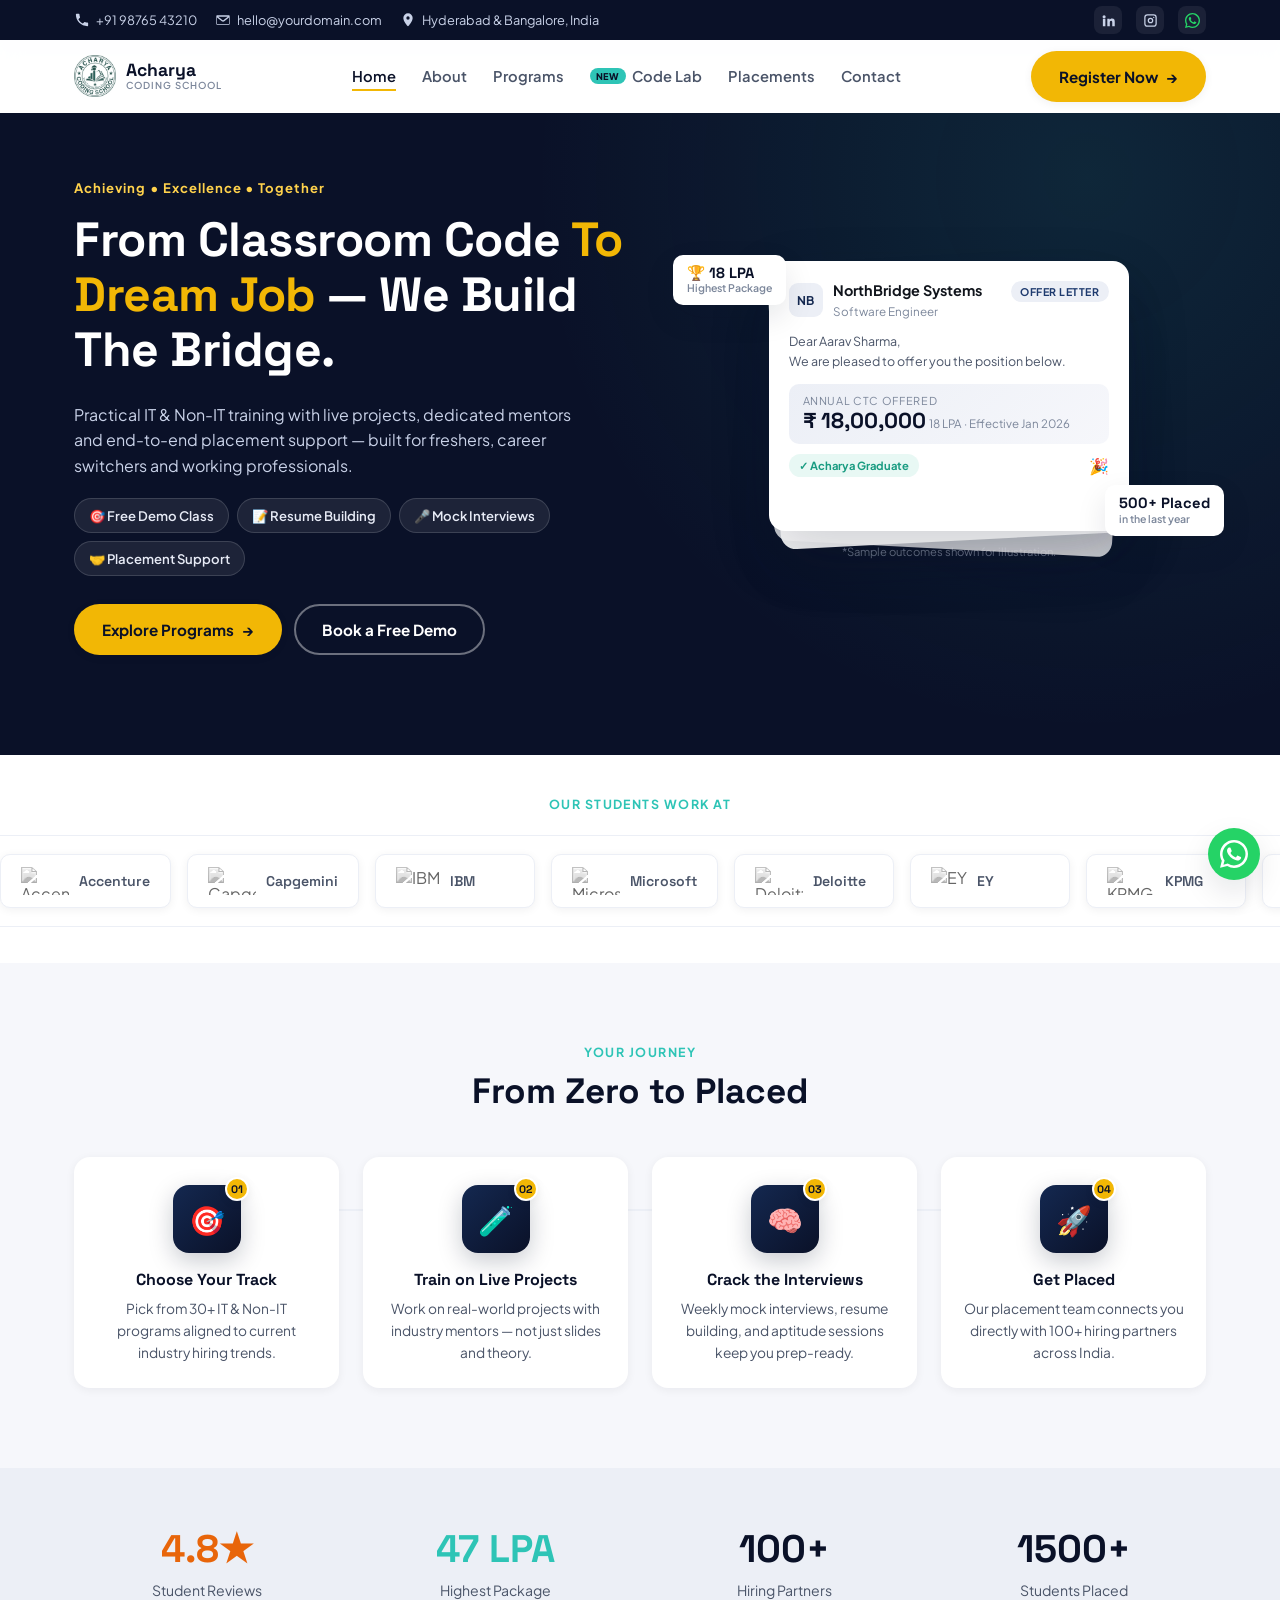
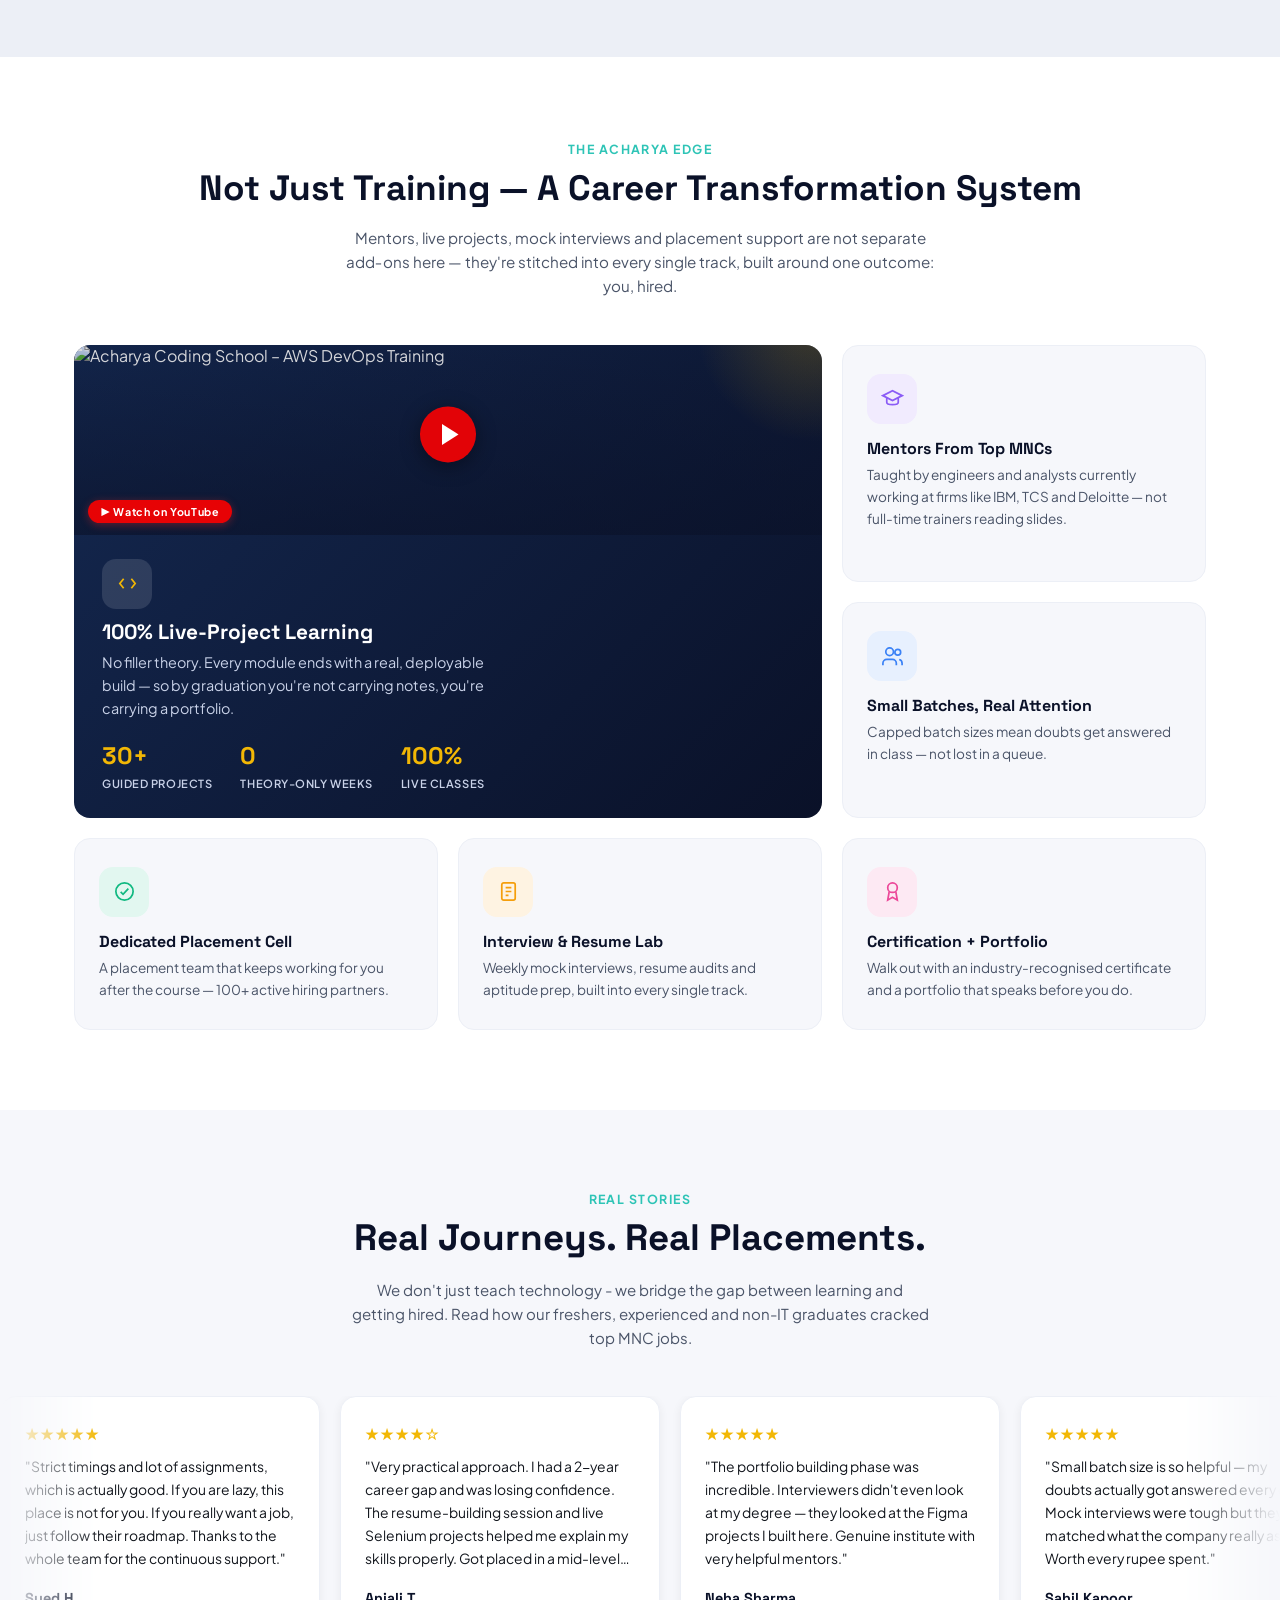
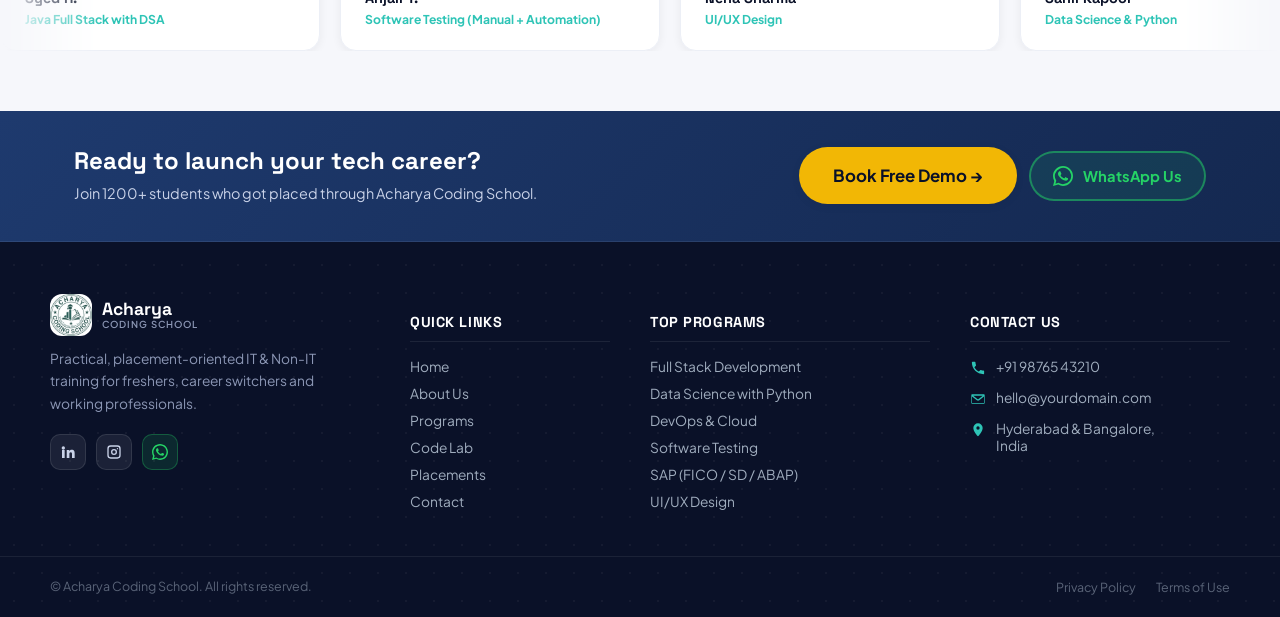
==== index.html @ d709756e "Initial commit" ====
<!DOCTYPE html>
<html lang="en">
<head>
<meta charset="UTF-8">
<meta name="viewport" content="width=device-width, initial-scale=1.0">
<title>Acharya Coding School | Build Your Tech Career</title>
<meta name="description" content="Industry-aligned IT &amp; Non-IT training with real-time projects, expert mentors and hands-on placement support.">
<link rel="preconnect" href="https://fonts.googleapis.com">
<link rel="preconnect" href="https://fonts.gstatic.com" crossorigin>
<link href="https://fonts.googleapis.com/css2?family=Space+Grotesk:wght@500;600;700&family=Plus+Jakarta+Sans:wght@400;500;600;700;800&display=swap" rel="stylesheet">
<link rel="stylesheet" href="style.css">
</head>
<body>

<!--
  NOTE TO DEVELOPER (read before deploying):
  This is an ORIGINAL template built to match the LAYOUT, SECTION FLOW and
  INTERACTIONS of an IT-training/placement landing page. All copy, names,
  company names, numbers and testimonials below are placeholder/fictional
  examples — swap them for your own real, rights-cleared content (logos,
  verified testimonials with consent, your actual contact details, etc.)
  before publishing.
-->

<!-- ===== Top utility bar ===== -->
<div class="topbar">
  <div class="container topbar__inner">
    <div class="topbar__contact">
      <a href="tel:+919876543210"><svg class="icon" viewBox="0 0 24 24"><path d="M6.6 10.8c1.4 2.8 3.8 5.1 6.6 6.6l2.2-2.2c.3-.3.7-.4 1-.2 1.2.5 2.5.8 3.8.8.6 0 1 .4 1 1v3.4c0 .6-.4 1-1 1C10.6 21.2 2.8 13.4 2.8 3.8c0-.6.4-1 1-1H7.2c.6 0 1 .4 1 1 0 1.3.3 2.6.8 3.8.2.3.1.7-.2 1l-2.2 2.2z"/></svg><span>+91 98765 43210</span></a>
      <a href="mailto:hello@yourdomain.com" class="hide-sm"><svg class="icon" viewBox="0 0 24 24"><path d="M3 5h18a1 1 0 0 1 1 1v12a1 1 0 0 1-1 1H3a1 1 0 0 1-1-1V6a1 1 0 0 1 1-1zm1.8 2 6.7 5.2a1 1 0 0 0 1 0L19.2 7H4.8zM21 8.4l-7.1 5.5a3 3 0 0 1-3.6 0L3 8.4V18h18V8.4z"/></svg><span>hello@yourdomain.com</span></a>
      <span class="hide-sm"><svg class="icon" viewBox="0 0 24 24"><path d="M12 2a7 7 0 0 0-7 7c0 5.3 6.1 11.7 6.4 12a1 1 0 0 0 1.2 0c.3-.3 6.4-6.7 6.4-12a7 7 0 0 0-7-7zm0 9.5A2.5 2.5 0 1 1 12 6.5a2.5 2.5 0 0 1 0 5z"/></svg>Hyderabad &amp; Bangalore, India</span>
    </div>
    <div class="topbar__social">
      <a href="https://www.linkedin.com/company/acharya-coding-school/" aria-label="LinkedIn"><svg class="icon" viewBox="0 0 24 24"><path d="M4.98 3.5a2.5 2.5 0 1 1 0 5 2.5 2.5 0 0 1 0-5zM3 9h4v12H3V9zm7 0h3.8v1.7h.1c.5-1 1.8-2 3.7-2 4 0 4.4 2.6 4.4 6V21h-4v-5.6c0-1.3 0-3-1.8-3s-2.1 1.4-2.1 2.9V21h-4V9z"/></svg></a>
      <a href="https://www.instagram.com/acharyacodingschool/" aria-label="Instagram"><svg class="icon" viewBox="0 0 24 24"><path d="M7 2h10a5 5 0 0 1 5 5v10a5 5 0 0 1-5 5H7a5 5 0 0 1-5-5V7a5 5 0 0 1 5-5zm0 2a3 3 0 0 0-3 3v10a3 3 0 0 0 3 3h10a3 3 0 0 0 3-3V7a3 3 0 0 0-3-3H7zm5 3.5a4.5 4.5 0 1 1 0 9 4.5 4.5 0 0 1 0-9zm0 2a2.5 2.5 0 1 0 0 5 2.5 2.5 0 0 0 0-5zm5.2-3.5a1 1 0 1 1 0 2 1 1 0 0 1 0-2z"/></svg></a>
      <a href="https://wa.me/919133734688" target="_blank" rel="noopener" aria-label="WhatsApp" class="topbar__social-wa">
        <svg class="icon icon--wa" viewBox="0 0 24 24" fill="none"><path fill="#25D366" d="M17.472 14.382c-.297-.149-1.758-.867-2.03-.967-.273-.099-.471-.148-.67.15-.197.297-.767.966-.94 1.164-.173.199-.347.223-.644.075-.297-.15-1.255-.463-2.39-1.475-.883-.788-1.48-1.761-1.653-2.059-.173-.297-.018-.458.13-.606.134-.133.298-.347.446-.52.149-.174.198-.298.298-.497.099-.198.05-.371-.025-.52-.075-.149-.669-1.612-.916-2.207-.242-.579-.487-.5-.669-.51-.173-.008-.371-.01-.57-.01-.198 0-.52.074-.792.372-.272.297-1.04 1.016-1.04 2.479 0 1.462 1.065 2.875 1.213 3.074.149.198 2.096 3.2 5.077 4.487.709.306 1.262.489 1.694.625.712.227 1.36.195 1.871.118.571-.085 1.758-.719 2.006-1.413.248-.694.248-1.289.173-1.413-.074-.124-.272-.198-.57-.347z"/><path fill="#25D366" d="M12 0C5.373 0 0 5.373 0 12c0 2.136.564 4.14 1.543 5.877L.057 23.882l6.21-1.63A11.94 11.94 0 0 0 12 24c6.627 0 12-5.373 12-12S18.627 0 12 0zm0 21.818a9.818 9.818 0 0 1-5.006-1.37l-.36-.214-3.686.968.984-3.595-.235-.369A9.818 9.818 0 1 1 12 21.818z"/></svg>
      </a>
    </div>
  </div>
</div>

<!-- ===== Header / Nav ===== -->
<header class="site-header" id="siteHeader">
  <div class="container header__inner">
    <a href="#home" class="brand">
      <img src="acharya.jpeg" alt="Acharya Coding School logo" class="brand__mark">
      <span class="brand__name">Acharya<small>Coding School</small></span>
    </a>

    <nav class="nav" id="primaryNav">
      <a href="#home" class="nav__link active">Home</a>
      <a href="about.html" class="nav__link">About</a>
      <a href="program.html" class="nav__link">Programs</a>
      <a href="codelab.html" class="nav__link nav__link--lab">Code Lab</a>
      <a href="placement.html" class="nav__link">Placements</a>
      <a href="contact.html" class="nav__link">Contact</a>
    </nav>

    <div class="header__cta">
      <button class="btn btn--primary" data-open-modal>Register Now <span aria-hidden="true">→</span></button>
    </div>

    <button class="nav-toggle" id="navToggle" aria-label="Toggle menu" aria-expanded="false" aria-controls="primaryNav">
      <span></span><span></span><span></span>
    </button>
  </div>
  <div class="nav-backdrop" id="navBackdrop" data-close-nav></div>
</header>

<main id="home">

  <!-- ===== Hero ===== -->
  <section class="hero">
    <div class="container hero__inner">
      <div class="hero__copy">
        <p class="eyebrow">Achieving <span aria-hidden="true">•</span> Excellence <span aria-hidden="true">•</span> Together</p>
        <h1>From Classroom Code <span class="text-accent">To Dream Job</span> — We Build The Bridge.</h1>
        <p class="hero__sub">Practical IT &amp; Non-IT training with live projects, dedicated mentors and end-to-end placement support — built for freshers, career switchers and working professionals.</p>

        <ul class="badge-row">
          <li>🎯 Free Demo Class</li>
          <li>📝 Resume Building</li>
          <li>🎤 Mock Interviews</li>
          <li>🤝 Placement Support</li>
        </ul>

        <div class="hero__actions">
          <a href="#programs" class="btn btn--primary">Explore Programs <span aria-hidden="true">→</span></a>
          <button class="btn btn--ghost" data-open-modal>Book a Free Demo</button>
        </div>
      </div>

      <!-- Signature element: animated "offer letter" card stack -->
      <div class="hero__visual">
        <div class="card-stack" id="cardStack">

          <article class="offer-card" data-index="0">
            <div class="offer-card__top">
              <div class="offer-card__company">
                <span class="company-chip">NB</span>
                <div>
                  <strong>NorthBridge Systems</strong>
                  <small>Software Engineer</small>
                </div>
              </div>
              <span class="offer-card__tag">Offer Letter</span>
            </div>
            <p class="offer-card__greeting">Dear Aarav Sharma,<br>We are pleased to offer you the position below.</p>
            <div class="offer-card__ctc">
              <span>Annual CTC Offered</span>
              <strong>₹ 18,00,000</strong>
              <small>18 LPA · Effective Jan 2026</small>
            </div>
            <div class="offer-card__footer">
              <span class="grad-chip">✓ Acharya Graduate</span>
              <span>🎉</span>
            </div>
          </article>

          <article class="offer-card" data-index="1">
            <div class="offer-card__top">
              <div class="offer-card__company">
                <span class="company-chip">VC</span>
                <div>
                  <strong>Vertex Cloud</strong>
                  <small>Cloud Support Associate</small>
                </div>
              </div>
              <span class="offer-card__tag">Offer Letter</span>
            </div>
            <p class="offer-card__greeting">Dear Sneha Patil,<br>We are pleased to offer you the position below.</p>
            <div class="offer-card__ctc">
              <span>Annual CTC Offered</span>
              <strong>₹ 6,00,000</strong>
              <small>6 LPA · Effective Feb 2026</small>
            </div>
            <div class="offer-card__footer">
              <span class="grad-chip">✓ Acharya Graduate</span>
              <span>🎉</span>
            </div>
          </article>

          <article class="offer-card" data-index="2">
            <div class="offer-card__top">
              <div class="offer-card__company">
                <span class="company-chip">HA</span>
                <div>
                  <strong>Helios Analytics</strong>
                  <small>Data Analyst</small>
                </div>
              </div>
              <span class="offer-card__tag">Offer Letter</span>
            </div>
            <p class="offer-card__greeting">Dear Rohit Nair,<br>We are pleased to offer you the position below.</p>
            <div class="offer-card__ctc">
              <span>Annual CTC Offered</span>
              <strong>₹ 12,00,000</strong>
              <small>12 LPA · Effective Mar 2026</small>
            </div>
            <div class="offer-card__footer">
              <span class="grad-chip">✓ Acharya Graduate</span>
              <span>🎉</span>
            </div>
          </article>

          <article class="offer-card" data-index="3">
            <div class="offer-card__top">
              <div class="offer-card__company">
                <span class="company-chip">QL</span>
                <div>
                  <strong>Quanta Labs</strong>
                  <small>QA Automation Engineer</small>
                </div>
              </div>
              <span class="offer-card__tag">Offer Letter</span>
            </div>
            <p class="offer-card__greeting">Dear Divya Menon,<br>We are pleased to offer you the position below.</p>
            <div class="offer-card__ctc">
              <span>Annual CTC Offered</span>
              <strong>₹ 9,00,000</strong>
              <small>9 LPA · Effective Apr 2026</small>
            </div>
            <div class="offer-card__footer">
              <span class="grad-chip">✓ Acharya Graduate</span>
              <span>🎉</span>
            </div>
          </article>

        </div>
        <p class="hero__visual-note">*Sample outcomes shown for illustration.</p>

        <div class="floating-stat floating-stat--top">🏆 18 LPA <small>Highest Package</small></div>
        <div class="floating-stat floating-stat--bottom">500+ Placed <small>in the last year</small></div>
      </div>
    </div>
  </section>

  <!-- ===== Hiring partners marquee ===== -->
  <section class="partners" aria-label="Hiring partners">
    <div class="container">
      <p class="section-label center">Our Students Work At</p>
    </div>
    <div class="marquee">
      <div class="marquee__track">
        <!-- Set 1 -->
        <div class="partner-card"><img src="https://logo.clearbit.com/accenture.com" alt="Accenture"><span>Accenture</span></div>
        <div class="partner-card"><img src="https://logo.clearbit.com/capgemini.com" alt="Capgemini"><span>Capgemini</span></div>
        <div class="partner-card"><img src="https://logo.clearbit.com/ibm.com" alt="IBM"><span>IBM</span></div>
        <div class="partner-card"><img src="https://logo.clearbit.com/microsoft.com" alt="Microsoft"><span>Microsoft</span></div>
        <div class="partner-card"><img src="https://logo.clearbit.com/deloitte.com" alt="Deloitte"><span>Deloitte</span></div>
        <div class="partner-card"><img src="https://logo.clearbit.com/ey.com" alt="EY"><span>EY</span></div>
        <div class="partner-card"><img src="https://logo.clearbit.com/kpmg.com" alt="KPMG"><span>KPMG</span></div>
        <div class="partner-card"><img src="https://logo.clearbit.com/tcs.com" alt="TCS"><span>TCS</span></div>
        <div class="partner-card"><img src="https://logo.clearbit.com/infosys.com" alt="Infosys"><span>Infosys</span></div>
        <div class="partner-card"><img src="https://logo.clearbit.com/wipro.com" alt="Wipro"><span>Wipro</span></div>
        <div class="partner-card"><img src="https://logo.clearbit.com/cognizant.com" alt="Cognizant"><span>Cognizant</span></div>
        <div class="partner-card"><img src="https://logo.clearbit.com/hcltech.com" alt="HCL"><span>HCL Tech</span></div>
        <!-- Set 2 (duplicate for seamless loop) -->
        <div class="partner-card"><img src="https://logo.clearbit.com/accenture.com" alt="Accenture"><span>Accenture</span></div>
        <div class="partner-card"><img src="https://logo.clearbit.com/capgemini.com" alt="Capgemini"><span>Capgemini</span></div>
        <div class="partner-card"><img src="https://logo.clearbit.com/ibm.com" alt="IBM"><span>IBM</span></div>
        <div class="partner-card"><img src="https://logo.clearbit.com/microsoft.com" alt="Microsoft"><span>Microsoft</span></div>
        <div class="partner-card"><img src="https://logo.clearbit.com/deloitte.com" alt="Deloitte"><span>Deloitte</span></div>
        <div class="partner-card"><img src="https://logo.clearbit.com/ey.com" alt="EY"><span>EY</span></div>
        <div class="partner-card"><img src="https://logo.clearbit.com/kpmg.com" alt="KPMG"><span>KPMG</span></div>
        <div class="partner-card"><img src="https://logo.clearbit.com/tcs.com" alt="TCS"><span>TCS</span></div>
        <div class="partner-card"><img src="https://logo.clearbit.com/infosys.com" alt="Infosys"><span>Infosys</span></div>
        <div class="partner-card"><img src="https://logo.clearbit.com/wipro.com" alt="Wipro"><span>Wipro</span></div>
        <div class="partner-card"><img src="https://logo.clearbit.com/cognizant.com" alt="Cognizant"><span>Cognizant</span></div>
        <div class="partner-card"><img src="https://logo.clearbit.com/hcltech.com" alt="HCL"><span>HCL Tech</span></div>
      </div>
    </div>
  </section>

  <!-- ===== Journey / process ===== -->
  <section class="journey" id="about">
    <div class="container">
      <p class="section-label center">Your Journey</p>
      <h2 class="center">From Zero to Placed</h2>

      <div class="journey__grid">
        <div class="journey__step">
          <div class="journey__icon-wrap">
            <span class="journey__badge">01</span>
            <div class="journey__icon-box">🎯</div>
          </div>
          <h3>Choose Your Track</h3>
          <p>Pick from 30+ IT &amp; Non-IT programs aligned to current industry hiring trends.</p>
        </div>
        <div class="journey__step">
          <div class="journey__icon-wrap">
            <span class="journey__badge">02</span>
            <div class="journey__icon-box">🧪</div>
          </div>
          <h3>Train on Live Projects</h3>
          <p>Work on real-world projects with industry mentors — not just slides and theory.</p>
        </div>
        <div class="journey__step">
          <div class="journey__icon-wrap">
            <span class="journey__badge">03</span>
            <div class="journey__icon-box">🧠</div>
          </div>
          <h3>Crack the Interviews</h3>
          <p>Weekly mock interviews, resume building, and aptitude sessions keep you prep-ready.</p>
        </div>
        <div class="journey__step">
          <div class="journey__icon-wrap">
            <span class="journey__badge">04</span>
            <div class="journey__icon-box">🚀</div>
          </div>
          <h3>Get Placed</h3>
          <p>Our placement team connects you directly with 100+ hiring partners across India.</p>
        </div>
      </div>
    </div>
  </section>

  <!-- ===== Stats band ===== -->
  <section class="stats" id="placements">
    <div class="container stats__grid">
      <div class="stat" data-suffix="★" data-decimal="1" data-target="4.8">
        <span class="stat__num">4.8★</span>
        <p>Student Reviews</p>
      </div>
      <div class="stat" data-suffix=" LPA" data-target="47">
        <span class="stat__num">47 LPA</span>
        <p>Highest Package</p>
      </div>
      <div class="stat" data-suffix="+" data-target="100">
        <span class="stat__num">100+</span>
        <p>Hiring Partners</p>
      </div>
      <div class="stat" data-suffix="+" data-target="1500">
        <span class="stat__num">1500+</span>
        <p>Students Placed</p>
      </div>
    </div>
  </section>

  <!-- ===== The Acharya Edge (why-us) ===== -->
  <section class="edge" id="programs">
    <div class="container">
      <p class="section-label">The Acharya Edge</p>
      <h2>Not Just Training — A Career Transformation System</h2>
      <p class="center edge__lede">Mentors, live projects, mock interviews and placement support are not separate add‑ons here — they're stitched into every single track, built around one outcome: you, hired.</p>

      <div class="edge__grid">

        <article class="edge-card edge-card--feature">
          <a class="edge-card__video-wrap" href="https://youtu.be/ZfFbx5_RxnI?si=XpRgc4giteJCnF6r" target="_blank" rel="noopener" aria-label="Watch on YouTube">
            <img
              src="https://i.ytimg.com/vi/ZfFbx5_RxnI/hqdefault.jpg"
              alt="Acharya Coding School – AWS DevOps Training"
              loading="lazy"
            >
            <div class="edge-card__video-overlay"></div>
            <div class="edge-card__video-play">
              <svg viewBox="0 0 24 24" fill="white" width="36" height="36"><path d="M8 5v14l11-7z"/></svg>
            </div>
            <div class="edge-card__video-badge">▶ Watch on YouTube</div>
          </a>
          <div class="edge-card__feature-body">
            <div class="edge-card__icon-wrap">
              <svg viewBox="0 0 24 24" fill="none" stroke="currentColor" stroke-width="1.8"><polyline points="8 17 4 12 8 7"/><polyline points="16 7 20 12 16 17"/></svg>
            </div>
            <h3>100% Live-Project Learning</h3>
            <p>No filler theory. Every module ends with a real, deployable build — so by graduation you're not carrying notes, you're carrying a portfolio.</p>
          </div>
          <div class="edge-card__stats">
            <div><strong>30+</strong><span>Guided Projects</span></div>
            <div><strong>0</strong><span>Theory-only Weeks</span></div>
            <div><strong>100%</strong><span>Live Classes</span></div>
          </div>
        </article>

        <article class="edge-card">
          <div class="edge-card__icon-wrap" style="--card-color:#8B5CF6">
            <svg viewBox="0 0 24 24" fill="none" stroke="currentColor" stroke-width="1.8"><path d="M22 9 12 4 2 9l10 5 10-5z"/><path d="M6 11v5c0 1.4 2.7 2.5 6 2.5s6-1.1 6-2.5v-5"/></svg>
          </div>
          <h3>Mentors From Top MNCs</h3>
          <p>Taught by engineers and analysts currently working at firms like IBM, TCS and Deloitte — not full-time trainers reading slides.</p>
        </article>

        <article class="edge-card">
          <div class="edge-card__icon-wrap" style="--card-color:#3B82F6">
            <svg viewBox="0 0 24 24" fill="none" stroke="currentColor" stroke-width="1.8"><circle cx="9" cy="7" r="4"/><path d="M2 21v-2a4 4 0 0 1 4-4h6a4 4 0 0 1 4 4v2"/><circle cx="17.5" cy="7.5" r="3"/><path d="M22 21v-2a4 4 0 0 0-3-3.87"/></svg>
          </div>
          <h3>Small Batches, Real Attention</h3>
          <p>Capped batch sizes mean doubts get answered in class — not lost in a queue.</p>
        </article>

        <article class="edge-card">
          <div class="edge-card__icon-wrap" style="--card-color:#10B981">
            <svg viewBox="0 0 24 24" fill="none" stroke="currentColor" stroke-width="1.8"><circle cx="12" cy="12" r="9"/><path d="M8 12.5l2.5 2.5L16 9"/></svg>
          </div>
          <h3>Dedicated Placement Cell</h3>
          <p>A placement team that keeps working for you after the course — 100+ active hiring partners.</p>
        </article>

        <article class="edge-card">
          <div class="edge-card__icon-wrap" style="--card-color:#F59E0B">
            <svg viewBox="0 0 24 24" fill="none" stroke="currentColor" stroke-width="1.8"><rect x="5" y="3" width="14" height="18" rx="2"/><path d="M9 8h6M9 12h6M9 16h3"/></svg>
          </div>
          <h3>Interview &amp; Resume Lab</h3>
          <p>Weekly mock interviews, resume audits and aptitude prep, built into every single track.</p>
        </article>

        <article class="edge-card">
          <div class="edge-card__icon-wrap" style="--card-color:#EC4899">
            <svg viewBox="0 0 24 24" fill="none" stroke="currentColor" stroke-width="1.8"><circle cx="12" cy="8" r="5"/><path d="M8.5 12.5 7 21l5-3 5 3-1.5-8.5"/></svg>
          </div>
          <h3>Certification + Portfolio</h3>
          <p>Walk out with an industry-recognised certificate and a portfolio that speaks before you do.</p>
        </article>

      </div>


    </div>
  </section>

  <!-- ===== Testimonials ===== -->
  <section class="testimonials">
    <div class="container">
      <p class="section-label center">Real Stories</p>
      <h2 class="center">Real Journeys. Real Placements.</h2>
      <p class="center testimonials__lede">We don't just teach technology - we bridge the gap between learning and getting hired. Read how our freshers, experienced and non-IT graduates cracked top MNC jobs.</p>
    </div>

    <div class="t-marquee-wrap">
      <div class="t-marquee__track">
        <article class="t-card"><div class="t-card__stars">★★★★★</div><p>"Strict timings and lot of assignments, which is actually good. If you are lazy, this place is not for you. If you really want a job, just follow their roadmap. Thanks to the whole team for the continuous support."</p><footer><strong>Syed H.</strong><span>Java Full Stack with DSA</span></footer></article>
        <article class="t-card"><div class="t-card__stars">★★★★☆</div><p>"Very practical approach. I had a 2-year career gap and was losing confidence. The resume-building session and live Selenium projects helped me explain my skills properly. Got placed in a mid-level MNC."</p><footer><strong>Anjali T.</strong><span>Software Testing (Manual + Automation)</span></footer></article>
        <article class="t-card"><div class="t-card__stars">★★★★★</div><p>"The portfolio building phase was incredible. Interviewers didn't even look at my degree — they looked at the Figma projects I built here. Genuine institute with very helpful mentors."</p><footer><strong>Neha Sharma</strong><span>UI/UX Design</span></footer></article>
        <article class="t-card"><div class="t-card__stars">★★★★★</div><p>"Small batch size is so helpful — my doubts actually got answered every class. Mock interviews were tough but they matched what the company really asked. Worth every rupee spent."</p><footer><strong>Sahil Kapoor</strong><span>Data Science &amp; Python</span></footer></article>
        <article class="t-card"><div class="t-card__stars">★★★★★</div><p>"I came from a commerce background and was scared of coding. Building a small project in week one instead of sitting through theory changed how I learned everything after that."</p><footer><strong>Meera Iyer</strong><span>Full Stack Development</span></footer></article>
        <article class="t-card"><div class="t-card__stars">★★★★★</div><p>"Cleared my cloud admin certification on the first attempt. The real-world scenarios mattered more than memorising the syllabus — that's what showed up in my interview too."</p><footer><strong>Arjun Verma</strong><span>Cloud Administration</span></footer></article>
        <article class="t-card"><div class="t-card__stars">★★★★☆</div><p>"I had a two-year career gap and very little confidence left. The resume session plus a hands-on automation project gave me something solid to talk about in interviews."</p><footer><strong>Tanya Bose</strong><span>Software Testing</span></footer></article>
        <article class="t-card"><div class="t-card__stars">★★★★★</div><p>"Daily problem-solving on arrays and strings rebuilt my logic from scratch. Pairing that with an actual backend project gave me real talking points in technical rounds."</p><footer><strong>Karan Mehta</strong><span>Full Stack with DSA</span></footer></article>
        <!-- Duplicates for seamless loop -->
        <article class="t-card"><div class="t-card__stars">★★★★★</div><p>"Strict timings and lot of assignments, which is actually good. If you are lazy, this place is not for you. If you really want a job, just follow their roadmap. Thanks to the whole team for the continuous support."</p><footer><strong>Syed H.</strong><span>Java Full Stack with DSA</span></footer></article>
        <article class="t-card"><div class="t-card__stars">★★★★☆</div><p>"Very practical approach. I had a 2-year career gap and was losing confidence. The resume-building session and live Selenium projects helped me explain my skills properly. Got placed in a mid-level MNC."</p><footer><strong>Anjali T.</strong><span>Software Testing (Manual + Automation)</span></footer></article>
        <article class="t-card"><div class="t-card__stars">★★★★★</div><p>"The portfolio building phase was incredible. Interviewers didn't even look at my degree — they looked at the Figma projects I built here. Genuine institute with very helpful mentors."</p><footer><strong>Neha Sharma</strong><span>UI/UX Design</span></footer></article>
        <article class="t-card"><div class="t-card__stars">★★★★★</div><p>"Small batch size is so helpful — my doubts actually got answered every class. Mock interviews were tough but they matched what the company really asked. Worth every rupee spent."</p><footer><strong>Sahil Kapoor</strong><span>Data Science &amp; Python</span></footer></article>
      </div>
    </div>
  </section>

</main>

<!-- ===== Footer ===== -->
<footer class="footer" id="contact">

  <!-- Top CTA strip -->
  <div class="footer__cta-strip">
    <div class="container footer__cta-inner">
      <div class="footer__cta-text">
        <h3>Ready to launch your tech career?</h3>
        <p>Join 1200+ students who got placed through Acharya Coding School.</p>
      </div>
      <div class="footer__cta-btns">
        <button class="btn btn--primary btn--lg" data-open-modal>Book Free Demo →</button>
        <a class="btn footer__wa-btn" href="https://wa.me/919133734688" target="_blank" rel="noopener">
          <svg viewBox="0 0 24 24" class="wa-icon"><path d="M17.472 14.382c-.297-.149-1.758-.867-2.03-.967-.273-.099-.471-.148-.67.15-.197.297-.767.966-.94 1.164-.173.199-.347.223-.644.075-.297-.15-1.255-.463-2.39-1.475-.883-.788-1.48-1.761-1.653-2.059-.173-.297-.018-.458.13-.606.134-.133.298-.347.446-.52.149-.174.198-.298.298-.497.099-.198.05-.371-.025-.52-.075-.149-.669-1.612-.916-2.207-.242-.579-.487-.5-.669-.51-.173-.008-.371-.01-.57-.01-.198 0-.52.074-.792.372-.272.297-1.04 1.016-1.04 2.479 0 1.462 1.065 2.875 1.213 3.074.149.198 2.096 3.2 5.077 4.487.709.306 1.262.489 1.694.625.712.227 1.36.195 1.871.118.571-.085 1.758-.719 2.006-1.413.248-.694.248-1.289.173-1.413-.074-.124-.272-.198-.57-.347z"/><path d="M12 0C5.373 0 0 5.373 0 12c0 2.136.564 4.14 1.543 5.877L.057 23.882l6.21-1.63A11.94 11.94 0 0 0 12 24c6.627 0 12-5.373 12-12S18.627 0 12 0zm0 21.818a9.818 9.818 0 0 1-5.006-1.37l-.36-.214-3.686.968.984-3.595-.235-.369A9.818 9.818 0 1 1 12 21.818z"/></svg>
          WhatsApp Us
        </a>
      </div>
    </div>
  </div>

  <!-- Main footer grid -->
  <div class="container footer__grid">

    <!-- Brand col -->
    <div class="footer__brand">
      <a href="#home" class="brand">
        <img src="acharya.jpeg" alt="Acharya Coding School logo" class="brand__mark">
        <span class="brand__name">Acharya<small>Coding School</small></span>
      </a>
      <p>Practical, placement-oriented IT &amp; Non-IT training for freshers, career switchers and working professionals.</p>
      <div class="footer__socials">
        <a href="https://www.linkedin.com/company/acharya-coding-school/" aria-label="LinkedIn" class="footer__social-link">
          <svg viewBox="0 0 24 24"><path d="M4.98 3.5a2.5 2.5 0 1 1 0 5 2.5 2.5 0 0 1 0-5zM3 9h4v12H3V9zm7 0h3.8v1.7h.1c.5-1 1.8-2 3.7-2 4 0 4.4 2.6 4.4 6V21h-4v-5.6c0-1.3 0-3-1.8-3s-2.1 1.4-2.1 2.9V21h-4V9z"/></svg>
        </a>
        <a href="https://www.instagram.com/acharyacodingschool/" aria-label="Instagram" class="footer__social-link">
          <svg viewBox="0 0 24 24"><path d="M7 2h10a5 5 0 0 1 5 5v10a5 5 0 0 1-5 5H7a5 5 0 0 1-5-5V7a5 5 0 0 1 5-5zm0 2a3 3 0 0 0-3 3v10a3 3 0 0 0 3 3h10a3 3 0 0 0 3-3V7a3 3 0 0 0-3-3H7zm5 3.5a4.5 4.5 0 1 1 0 9 4.5 4.5 0 0 1 0-9zm0 2a2.5 2.5 0 1 0 0 5 2.5 2.5 0 0 0 0-5zm5.2-3.5a1 1 0 1 1 0 2 1 1 0 0 1 0-2z"/></svg>
        </a>
        <a href="https://wa.me/919133734688" aria-label="WhatsApp" class="footer__social-link footer__social-link--wa">
          <svg viewBox="0 0 24 24"><path d="M17.472 14.382c-.297-.149-1.758-.867-2.03-.967-.273-.099-.471-.148-.67.15-.197.297-.767.966-.94 1.164-.173.199-.347.223-.644.075-.297-.15-1.255-.463-2.39-1.475-.883-.788-1.48-1.761-1.653-2.059-.173-.297-.018-.458.13-.606.134-.133.298-.347.446-.52.149-.174.198-.298.298-.497.099-.198.05-.371-.025-.52-.075-.149-.669-1.612-.916-2.207-.242-.579-.487-.5-.669-.51-.173-.008-.371-.01-.57-.01-.198 0-.52.074-.792.372-.272.297-1.04 1.016-1.04 2.479 0 1.462 1.065 2.875 1.213 3.074.149.198 2.096 3.2 5.077 4.487.709.306 1.262.489 1.694.625.712.227 1.36.195 1.871.118.571-.085 1.758-.719 2.006-1.413.248-.694.248-1.289.173-1.413-.074-.124-.272-.198-.57-.347z"/><path d="M12 0C5.373 0 0 5.373 0 12c0 2.136.564 4.14 1.543 5.877L.057 23.882l6.21-1.63A11.94 11.94 0 0 0 12 24c6.627 0 12-5.373 12-12S18.627 0 12 0zm0 21.818a9.818 9.818 0 0 1-5.006-1.37l-.36-.214-3.686.968.984-3.595-.235-.369A9.818 9.818 0 1 1 12 21.818z"/></svg>
        </a>
      </div>
    </div>

    <!-- Quick Links -->
    <div class="footer__col">
      <h4>Quick Links</h4>
      <a href="#home">Home</a>
      <a href="#about">About Us</a>
      <a href="#programs">Programs</a>
      <a href="codelab.html">Code Lab</a>
      <a href="placement.html">Placements</a>
      <a href="contact.html">Contact</a>
    </div>

    <!-- Programs -->
    <div class="footer__col">
      <h4>Top Programs</h4>
      <a href="#programs">Full Stack Development</a>
      <a href="#programs">Data Science with Python</a>
      <a href="#programs">DevOps &amp; Cloud</a>
      <a href="#programs">Software Testing</a>
      <a href="#programs">SAP (FICO / SD / ABAP)</a>
      <a href="#programs">UI/UX Design</a>
    </div>

    <!-- Contact -->
    <div class="footer__col">
      <h4>Contact Us</h4>
      <a href="tel:+919876543210" class="footer__contact-item">
        <svg class="footer__contact-icon" viewBox="0 0 24 24"><path d="M6.6 10.8c1.4 2.8 3.8 5.1 6.6 6.6l2.2-2.2c.3-.3.7-.4 1-.2 1.2.5 2.5.8 3.8.8.6 0 1 .4 1 1v3.4c0 .6-.4 1-1 1C10.6 21.2 2.8 13.4 2.8 3.8c0-.6.4-1 1-1H7.2c.6 0 1 .4 1 1 0 1.3.3 2.6.8 3.8.2.3.1.7-.2 1l-2.2 2.2z"/></svg>
        +91 98765 43210
      </a>
      <a href="mailto:hello@yourdomain.com" class="footer__contact-item">
        <svg class="footer__contact-icon" viewBox="0 0 24 24"><path d="M3 5h18a1 1 0 0 1 1 1v12a1 1 0 0 1-1 1H3a1 1 0 0 1-1-1V6a1 1 0 0 1 1-1zm1.8 2 6.7 5.2a1 1 0 0 0 1 0L19.2 7H4.8zM21 8.4l-7.1 5.5a3 3 0 0 1-3.6 0L3 8.4V18h18V8.4z"/></svg>
        hello@yourdomain.com
      </a>
      <div class="footer__contact-item footer__contact-item--addr">
        <svg class="footer__contact-icon" viewBox="0 0 24 24"><path d="M12 2a7 7 0 0 0-7 7c0 5.3 6.1 11.7 6.4 12a1 1 0 0 0 1.2 0c.3-.3 6.4-6.7 6.4-12a7 7 0 0 0-7-7zm0 9.5A2.5 2.5 0 1 1 12 6.5a2.5 2.5 0 0 1 0 5z"/></svg>
        <span>Hyderabad &amp; Bangalore,<br>India</span>
      </div>
    </div>

  </div>

  <!-- Divider + Bottom bar -->
  <div class="footer__bottom-wrap">
    <div class="container footer__bottom">
      <p>© <span id="year"></span> Acharya Coding School. All rights reserved.</p>
      <div class="footer__bottom-links">
        <a href="#">Privacy Policy</a>
        <a href="#">Terms of Use</a>
      </div>
    </div>
  </div>

</footer>

<!-- Floating WhatsApp button -->
<a href="https://wa.me/919133734688" target="_blank" rel="noopener" class="fab fab--whatsapp" aria-label="Chat on WhatsApp">
  <svg viewBox="0 0 24 24" width="28" height="28"><path fill="#fff" d="M17.472 14.382c-.297-.149-1.758-.867-2.03-.967-.273-.099-.471-.148-.67.15-.197.297-.767.966-.94 1.164-.173.199-.347.223-.644.075-.297-.15-1.255-.463-2.39-1.475-.883-.788-1.48-1.761-1.653-2.059-.173-.297-.018-.458.13-.606.134-.133.298-.347.446-.52.149-.174.198-.298.298-.497.099-.198.05-.371-.025-.52-.075-.149-.669-1.612-.916-2.207-.242-.579-.487-.5-.669-.51-.173-.008-.371-.01-.57-.01-.198 0-.52.074-.792.372-.272.297-1.04 1.016-1.04 2.479 0 1.462 1.065 2.875 1.213 3.074.149.198 2.096 3.2 5.077 4.487.709.306 1.262.489 1.694.625.712.227 1.36.195 1.871.118.571-.085 1.758-.719 2.006-1.413.248-.694.248-1.289.173-1.413-.074-.124-.272-.198-.57-.347z"/><path fill="#fff" d="M12 0C5.373 0 0 5.373 0 12c0 2.136.564 4.14 1.543 5.877L.057 23.882l6.21-1.63A11.94 11.94 0 0 0 12 24c6.627 0 12-5.373 12-12S18.627 0 12 0zm0 21.818a9.818 9.818 0 0 1-5.006-1.37l-.36-.214-3.686.968.984-3.595-.235-.369A9.818 9.818 0 1 1 12 21.818z"/></svg>
</a>

<!-- Back to top -->
<button class="fab fab--top" id="backToTop" aria-label="Back to top">↑</button>

<!-- ===== Register / Demo Modal ===== -->
<div class="modal" id="registerModal" aria-hidden="true">
  <div class="modal__overlay" data-close-modal></div>
  <div class="modal__panel" role="dialog" aria-modal="true" aria-labelledby="modalTitle">
    <button class="modal__close" data-close-modal aria-label="Close">✕</button>

    <div id="modalFormView">
      <h3 id="modalTitle">Book Your Free Demo Class</h3>
      <p class="modal__sub">Fill this in and our counsellor will reach out within one business day.</p>
      <form id="registerForm" novalidate>
        <label>
          Full Name
          <input type="text" name="name" required placeholder="Your full name">
        </label>
        <label>
          Phone Number
          <input type="tel" name="phone" required placeholder="10-digit mobile number" pattern="[0-9]{10}">
        </label>
        <label>
          Email
          <input type="email" name="email" required placeholder="you@example.com">
        </label>
        <label>
          Program Interested In
          <select name="program" required>
            <option value="" disabled selected>Select a program</option>
            <option>Full Stack Development</option>
            <option>Data Science with Python</option>
            <option>DevOps &amp; Cloud</option>
            <option>SAP (FICO / SD / ABAP)</option>
            <option>Software Testing</option>
            <option>UI/UX Design</option>
            <option>Cloud Administration</option>
            <option>Cybersecurity Fundamentals</option>
          </select>
        </label>
        <button type="submit" class="btn btn--primary btn--block">Submit Request</button>
        <p class="modal__note">Demo form only — no data is sent anywhere.</p>
      </form>
    </div>

    <div id="modalSuccessView" class="modal__success" hidden>
      <span class="modal__success-icon">🎉</span>
      <h3>Thanks — you're on the list!</h3>
      <p>This is a demo confirmation. Connect your own backend or form service to make this functional.</p>
      <button class="btn btn--primary" data-close-modal>Close</button>
    </div>
  </div>
</div>

<script src="script.js"></script>
</body>
</html>
---- style.css ----
/* =========================================================
   DESIGN TOKENS
   ========================================================= */
:root{
  --navy-950:#0A1128;
  --navy-800:#142850;
  --navy-700:#1E3A6E;
  --gold-500:#F2B705;
  --gold-400:#FFD24C;
  --teal-400:#2EC4B6;
  --paper-50:#F6F7FB;
  --paper-100:#ECEFF6;
  --ink-900:#11151C;
  --ink-600:#4A5468;
  --ink-400:#7C879B;
  --white:#FFFFFF;
  --danger:#E0524C;
  --font-display:'Space Grotesk', sans-serif;
  --font-body:'Plus Jakarta Sans', sans-serif;
  --radius-sm:10px;
  --radius-md:16px;
  --radius-lg:28px;
  --shadow-sm:0 2px 10px rgba(10,17,40,.06);
  --shadow-md:0 12px 30px rgba(10,17,40,.10);
  --shadow-lg:0 24px 60px rgba(10,17,40,.18);
  --container:1180px;
}

/* =========================================================
   BASE RESET
   ========================================================= */
*{box-sizing:border-box;}
html{scroll-behavior:smooth;}
html,body{overflow-x:hidden;width:100%;}
body{margin:0;font-family:var(--font-body);color:var(--ink-900);background:var(--paper-50);-webkit-font-smoothing:antialiased;}
body.nav-open{overflow:hidden;}
img{max-width:100%;display:block;}
a{color:inherit;text-decoration:none;}
ul{margin:0;padding:0;list-style:none;}
button{font-family:inherit;cursor:pointer;}
h1,h2,h3{font-family:var(--font-display);line-height:1.15;margin:0 0 .5em;color:var(--navy-950);}
p{line-height:1.6;color:var(--ink-600);margin:0 0 1em;}
.container{max-width:var(--container);margin:0 auto;padding:0 24px;}
@media (max-width:380px){.container{padding:0 16px;}}
.icon{width:16px;height:16px;fill:currentColor;flex-shrink:0;}
:focus-visible{outline:3px solid var(--teal-400);outline-offset:2px;border-radius:4px;}
@media (prefers-reduced-motion:reduce){*{animation-duration:.001ms !important;animation-iteration-count:1 !important;transition-duration:.001ms !important;scroll-behavior:auto !important;}}

.hide-sm{display:inline-flex;}
@media (max-width:640px){.hide-sm{display:none;}}

.section-label{display:inline-block;font-weight:700;text-transform:uppercase;letter-spacing:.12em;font-size:.78rem;color:var(--teal-400);margin-bottom:.6em;}
.center{text-align:center;display:block;}
h2.center,p.center{text-align:center;margin-left:auto;margin-right:auto;}

/* =========================================================
   BUTTONS
   ========================================================= */
.btn{display:inline-flex;align-items:center;gap:8px;padding:14px 26px;border-radius:999px;border:2px solid transparent;font-weight:700;font-size:.95rem;transition:transform .15s ease,box-shadow .15s ease,background .15s ease,color .15s ease;white-space:nowrap;}
.btn--primary{background:var(--gold-500);color:var(--navy-950);box-shadow:var(--shadow-sm);}
.btn--primary:hover{background:var(--gold-400);transform:translateY(-2px);box-shadow:var(--shadow-md);}
.btn--ghost{background:transparent;border-color:rgba(255,255,255,.4);color:inherit;}
.btn--ghost:hover{border-color:var(--teal-400);color:var(--teal-400);}
.btn--lg{padding:16px 32px;font-size:1.05rem;}
.btn--block{width:100%;justify-content:center;margin-bottom:10px;}
@media (max-width:480px){.btn{padding:12px 20px;font-size:.9rem;}.btn--lg{padding:14px 24px;font-size:.95rem;}}

/* =========================================================
   TOP BAR
   ========================================================= */
.topbar{background:var(--navy-950);color:#C9D2E8;font-size:.8rem;}
.topbar__inner{display:flex;justify-content:space-between;align-items:center;height:40px;}
.topbar__contact{display:flex;gap:18px;align-items:center;}
.topbar__contact a,.topbar__contact span{display:inline-flex;align-items:center;gap:6px;}
.topbar__contact a:hover{color:var(--gold-400);}
.topbar__contact .icon{fill:#C9D2E8;}
.topbar__social{display:flex;gap:14px;align-items:center;}
.topbar__social a{display:inline-flex;align-items:center;justify-content:center;width:28px;height:28px;border-radius:8px;background:rgba(255,255,255,.07);transition:background .15s,transform .15s;}
.topbar__social a:hover{background:rgba(255,255,255,.16);transform:translateY(-1px);}
.topbar__social a svg{width:15px;height:15px;fill:#C9D2E8;transition:fill .15s;}
.topbar__social a:hover svg{fill:#fff;}
/* LinkedIn hover → brand blue */
.topbar__social a[aria-label="LinkedIn"]:hover svg{fill:#0A66C2;}
/* Instagram hover → gradient via filter */
.topbar__social a[aria-label="Instagram"]:hover{background:linear-gradient(135deg,#833ab4,#fd1d1d,#fcb045);}
.topbar__social a[aria-label="Instagram"]:hover svg{fill:#fff;}
/* WhatsApp icon green */
.topbar__social-wa svg{fill:#25D366 !important;}
.topbar__social-wa:hover{background:rgba(37,211,102,.2) !important;}

@media (max-width:768px){
  .topbar__inner{height:36px;}
  .topbar__contact{gap:12px;}
  .topbar__contact span:not(:first-child){display:none;}
}
@media (max-width:480px){
  .topbar{display:none;}
}

/* =========================================================
   HEADER
   ========================================================= */
.site-header{position:sticky;top:0;z-index:200;background:rgba(255,255,255,.92);backdrop-filter:blur(12px);border-bottom:1px solid transparent;transition:box-shadow .2s ease,border-color .2s ease;}
.site-header.is-scrolled{box-shadow:var(--shadow-sm);border-color:var(--paper-100);}
.header__inner{display:flex;align-items:center;justify-content:space-between;height:72px;gap:20px;}

.brand{display:flex;align-items:center;gap:10px;flex-shrink:0;}
.brand__mark{width:42px;height:42px;border-radius:12px;display:grid;place-items:center;background:linear-gradient(135deg,var(--navy-950),var(--navy-700));color:var(--gold-500);font-family:var(--font-display);font-weight:700;font-size:1rem;overflow:hidden;object-fit:cover;}
.brand__name{font-family:var(--font-display);font-weight:700;font-size:1.1rem;color:var(--navy-950);line-height:1.1;display:flex;flex-direction:column;}
.brand__name small{font-family:var(--font-body);font-weight:600;font-size:.6rem;letter-spacing:.1em;text-transform:uppercase;color:var(--ink-400);}

.nav{display:flex;gap:26px;}
.nav__link{font-weight:600;font-size:.92rem;color:var(--ink-600);position:relative;padding:6px 0;}
.nav__link::after{content:"";position:absolute;left:0;bottom:0;height:2px;width:0;background:var(--gold-500);transition:width .2s ease;}
.nav__link:hover,.nav__link.active{color:var(--navy-950);}
.nav__link:hover::after,.nav__link.active::after{width:100%;}
.nav__link--lab{display:inline-flex;align-items:center;gap:6px;}
.nav__link--lab::before{content:"NEW";font-size:.58rem;font-weight:800;letter-spacing:.06em;color:var(--navy-950);background:var(--teal-400);padding:2px 6px;border-radius:999px;line-height:1.4;}

.nav-toggle{display:none;flex-direction:column;justify-content:center;gap:5px;width:38px;height:38px;background:none;border:none;flex-shrink:0;}
.nav-toggle span{height:2px;width:100%;background:var(--navy-950);border-radius:2px;transition:transform .2s,opacity .2s;}
.nav-toggle.is-open span:nth-child(1){transform:translateY(7px) rotate(45deg);}
.nav-toggle.is-open span:nth-child(2){opacity:0;}
.nav-toggle.is-open span:nth-child(3){transform:translateY(-7px) rotate(-45deg);}

.nav-backdrop{position:fixed;inset:0;background:rgba(10,17,40,.5);backdrop-filter:blur(2px);opacity:0;pointer-events:none;transition:opacity .25s ease;z-index:198;}

@media (max-width:900px){
  .nav{position:fixed;top:0;right:0;height:100vh;width:min(82vw,300px);max-width:100vw;background:var(--white);flex-direction:column;gap:0;padding:84px 24px 28px;box-shadow:var(--shadow-lg);transform:translateX(100%);transition:transform .25s ease;z-index:199;overflow-y:auto;}
  .nav.is-open{transform:translateX(0);}
  .nav__link{font-size:1.05rem;padding:14px 0;border-bottom:1px solid var(--paper-100);display:block;}
  .header__cta{display:none;}
  .nav-toggle{display:flex;}
  body.nav-open .nav-backdrop{opacity:1;pointer-events:auto;}
}
@media (min-width:901px){
  .nav-backdrop{display:none;}
}
@media (max-width:340px){
  .nav{width:100vw;padding:84px 20px 28px;}
  .brand__name{font-size:1rem;}
  .brand__mark{width:38px;height:38px;}
}

/* =========================================================
   HERO
   ========================================================= */
.hero{background:radial-gradient(circle at 85% 10%,rgba(46,196,182,.12),transparent 45%),var(--navy-950);color:#fff;padding:64px 0 100px;position:relative;overflow:hidden;}
.hero__inner{display:grid;grid-template-columns:1.05fr .95fr;gap:48px;align-items:center;}
.eyebrow{color:var(--gold-400);font-weight:700;letter-spacing:.08em;font-size:.82rem;margin-bottom:14px;}
.hero h1{font-size:clamp(1.8rem,3.8vw,3rem);color:#fff;letter-spacing:-.01em;}
.text-accent{color:var(--gold-500);}
.hero__sub{color:#C9D2E8;max-width:520px;font-size:1rem;}

.badge-row{display:flex;flex-wrap:wrap;gap:8px;margin:20px 0 28px;}
.badge-row li{background:rgba(255,255,255,.08);border:1px solid rgba(255,255,255,.14);padding:8px 14px;border-radius:999px;font-size:.82rem;font-weight:600;color:#E7EBF6;}
.hero__actions{display:flex;gap:12px;flex-wrap:wrap;}

/* Card stack */
.hero__visual{position:relative;display:flex;flex-direction:column;align-items:center;}
.card-stack{position:relative;width:100%;max-width:360px;height:270px;}
.offer-card{position:absolute;inset:0;background:var(--white);color:var(--ink-900);border-radius:var(--radius-md);padding:20px 20px 16px;box-shadow:var(--shadow-lg);transition:transform .6s cubic-bezier(.22,1,.36,1),opacity .6s ease;}
.offer-card[data-index="0"]{transform:translateY(0) scale(1) rotate(0deg);z-index:4;opacity:1;}
.offer-card[data-index="1"]{transform:translateY(14px) scale(.97) rotate(-3deg);z-index:3;opacity:.95;}
.offer-card[data-index="2"]{transform:translateY(26px) scale(.94) rotate(3deg);z-index:2;opacity:.85;}
.offer-card[data-index="3"]{transform:translateY(38px) scale(.91) rotate(-6deg);z-index:1;opacity:0;}

.offer-card__top{display:flex;justify-content:space-between;align-items:flex-start;margin-bottom:12px;}
.offer-card__company{display:flex;gap:10px;align-items:center;}
.company-chip{width:34px;height:34px;border-radius:9px;display:grid;place-items:center;background:var(--paper-100);color:var(--navy-800);font-weight:700;font-size:.75rem;}
.offer-card__company strong{display:block;font-size:.9rem;}
.offer-card__company small{color:var(--ink-400);font-size:.73rem;}
.offer-card__tag{background:var(--paper-100);color:var(--navy-700);font-size:.66rem;font-weight:700;padding:4px 9px;border-radius:999px;text-transform:uppercase;letter-spacing:.05em;}
.offer-card__greeting{font-size:.78rem;color:var(--ink-600);margin-bottom:12px;}
.offer-card__ctc{background:linear-gradient(135deg,var(--paper-100),var(--paper-50));border-radius:var(--radius-sm);padding:10px 14px;margin-bottom:10px;}
.offer-card__ctc span{display:block;font-size:.68rem;color:var(--ink-400);text-transform:uppercase;letter-spacing:.06em;}
.offer-card__ctc strong{font-family:var(--font-display);font-size:1.35rem;color:var(--navy-950);}
.offer-card__ctc small{color:var(--ink-400);font-size:.72rem;}
.offer-card__footer{display:flex;justify-content:space-between;align-items:center;}
.grad-chip{background:#E8F8F4;color:#1A9C82;font-size:.7rem;font-weight:700;padding:4px 10px;border-radius:999px;}

.hero__visual-note{color:#7C879B;font-size:.7rem;margin-top:12px;}
.floating-stat{position:absolute;z-index:20;background:#fff;color:var(--navy-950);border-radius:var(--radius-sm);padding:10px 14px;box-shadow:var(--shadow-md);font-family:var(--font-display);font-weight:700;font-size:.92rem;display:flex;flex-direction:column;line-height:1.2;animation:float 5s ease-in-out infinite;}
.floating-stat small{font-family:var(--font-body);font-weight:600;color:var(--ink-400);font-size:.66rem;}
.floating-stat--top{top:-6px;left:-18px;animation-delay:.3s;}
.floating-stat--bottom{bottom:36px;right:-18px;animation-delay:1s;}
@keyframes float{0%,100%{transform:translateY(0);}50%{transform:translateY(-8px);}}

@media (max-width:980px){
  .hero{padding:50px 0 70px;}
  .hero__inner{grid-template-columns:1fr;}
  .hero__visual{margin-top:40px;align-items:flex-start;}
  .card-stack{max-width:100%;}
  .floating-stat--top{left:0;}
  .floating-stat--bottom{right:0;}
}
@media (max-width:600px){
  .hero{padding:40px 0 60px;}
  .hero__visual{display:none;}
  .badge-row li{font-size:.78rem;padding:7px 12px;}
}

/* =========================================================
   PARTNERS MARQUEE
   ========================================================= */
.partners{background:var(--white);padding:40px 0 36px;}
.partners .section-label{margin-bottom:20px;}
.marquee{overflow:hidden;border-top:1px solid var(--paper-100);border-bottom:1px solid var(--paper-100);padding:18px 0;}
.marquee__track{display:flex;gap:16px;width:max-content;animation:scroll-left 30s linear infinite;}
.marquee:hover .marquee__track{animation-play-state:paused;}
@keyframes scroll-left{from{transform:translateX(0);}to{transform:translateX(-50%);}}
.partner-card{display:flex;align-items:center;gap:10px;background:var(--white);border:1.5px solid var(--paper-100);border-radius:var(--radius-sm);padding:12px 20px;min-width:160px;box-shadow:var(--shadow-sm);transition:box-shadow .2s,border-color .2s;flex-shrink:0;}
.partner-card:hover{box-shadow:var(--shadow-md);border-color:var(--teal-400);}
.partner-card img{height:28px;width:auto;max-width:48px;object-fit:contain;filter:grayscale(1);opacity:.65;transition:filter .2s,opacity .2s;}
.partner-card:hover img{filter:grayscale(0);opacity:1;}
.partner-card span{font-family:var(--font-display);font-weight:600;font-size:.88rem;color:var(--ink-600);white-space:nowrap;}

/* =========================================================
   JOURNEY
   ========================================================= */
.journey{padding:80px 0;background:var(--paper-50);text-align:center;}
.journey h2{font-size:clamp(1.6rem,3vw,2.2rem);}
.journey__grid{margin-top:46px;display:grid;grid-template-columns:repeat(4,1fr);gap:24px;position:relative;}
.journey__grid::before{content:"";position:absolute;top:52px;left:calc(12.5% + 10px);right:calc(12.5% + 10px);height:2px;background:var(--paper-100);z-index:0;}
.journey__step{background:var(--white);border-radius:var(--radius-md);padding:28px 20px 24px;box-shadow:var(--shadow-sm);text-align:center;position:relative;transition:transform .2s ease,box-shadow .2s ease;}
.journey__step:hover{transform:translateY(-6px);box-shadow:var(--shadow-md);}
.journey__icon-wrap{position:relative;display:inline-flex;margin-bottom:18px;}
.journey__icon-box{width:68px;height:68px;border-radius:16px;background:linear-gradient(135deg,var(--navy-800),var(--navy-950));display:grid;place-items:center;font-size:1.8rem;box-shadow:0 8px 24px rgba(10,17,40,.22);}
.journey__badge{position:absolute;top:-8px;right:-8px;width:24px;height:24px;border-radius:50%;background:var(--gold-500);color:var(--navy-950);font-family:var(--font-display);font-weight:700;font-size:.68rem;display:grid;place-items:center;border:2px solid var(--white);box-shadow:var(--shadow-sm);}
.journey__step h3{font-size:1rem;margin-bottom:8px;}
.journey__step p{font-size:.86rem;margin:0;color:var(--ink-600);}

@media (max-width:980px){.journey__grid{grid-template-columns:repeat(2,1fr);}.journey__grid::before{display:none;}}
@media (max-width:500px){.journey__grid{grid-template-columns:1fr;}}

/* =========================================================
   STATS
   ========================================================= */
.stats{background:var(--paper-100);padding:56px 0;}
.stats__grid{display:grid;grid-template-columns:repeat(4,1fr);gap:24px;text-align:center;}
.stat__num{display:block;font-family:var(--font-display);font-weight:700;font-size:clamp(1.7rem,3vw,2.5rem);color:var(--navy-950);}
.stat:nth-child(1) .stat__num{color:#E8650A;}
.stat:nth-child(2) .stat__num{color:var(--teal-400);}
.stat:nth-child(3) .stat__num{color:var(--navy-950);}
.stat:nth-child(4) .stat__num{color:var(--navy-950);}
.stat p{color:var(--ink-600);margin:6px 0 0;font-size:.88rem;}
@media (max-width:700px){.stats__grid{grid-template-columns:repeat(2,1fr);}}
@media (max-width:400px){.stats__grid{grid-template-columns:1fr;}}

/* =========================================================
   THE ACHARYA EDGE  (why-us bento section)
   ========================================================= */
.edge{padding:80px 0;background:var(--white);text-align:center;}
.edge h2{font-size:clamp(1.6rem,3vw,2.2rem);}
.edge__lede{max-width:600px;margin:14px auto 0;font-size:.95rem;}

.edge__grid{
  margin-top:46px;display:grid;text-align:left;
  grid-template-columns:repeat(3,1fr);
  grid-template-rows:repeat(3,minmax(160px,auto));
  grid-template-areas:
    "a a b"
    "a a c"
    "d e f";
  gap:20px;
}
.edge-card:nth-child(1){grid-area:a;}
.edge-card:nth-child(2){grid-area:b;}
.edge-card:nth-child(3){grid-area:c;}
.edge-card:nth-child(4){grid-area:d;}
.edge-card:nth-child(5){grid-area:e;}
.edge-card:nth-child(6){grid-area:f;}

.edge-card{background:var(--paper-50);border-radius:var(--radius-md);padding:28px 24px;border:1.5px solid var(--paper-100);transition:transform .2s ease,box-shadow .2s ease,border-color .2s ease;position:relative;overflow:hidden;display:flex;flex-direction:column;}
.edge-card:hover{transform:translateY(-5px);box-shadow:var(--shadow-md);border-color:rgba(0,0,0,.05);}

.edge-card__icon-wrap{width:50px;height:50px;border-radius:14px;background:color-mix(in srgb, var(--card-color) 12%, white);display:grid;place-items:center;margin-bottom:16px;transition:background .2s;flex-shrink:0;}
.edge-card:hover .edge-card__icon-wrap{background:color-mix(in srgb, var(--card-color) 20%, white);}
.edge-card__icon-wrap svg{width:23px;height:23px;stroke:var(--card-color);flex-shrink:0;}

.edge-card h3{font-size:1rem;margin-bottom:6px;color:var(--navy-950);}
.edge-card p{font-size:.85rem;margin:0;color:var(--ink-600);line-height:1.6;}

/* Feature tile — the signature dark card */
.edge-card--feature{background:linear-gradient(135deg,var(--navy-800) 0%,var(--navy-950) 100%);border:none;color:#fff;justify-content:space-between;padding:32px;}
.edge-card--feature::after{content:"";position:absolute;top:-30%;right:-15%;width:240px;height:240px;border-radius:50%;background:radial-gradient(circle,rgba(242,183,5,.22),transparent 70%);pointer-events:none;}
.edge-card--feature .edge-card__icon-wrap{background:rgba(255,255,255,.12);}
.edge-card--feature .edge-card__icon-wrap svg{stroke:var(--gold-500);}
.edge-card--feature h3{color:#fff;font-size:1.35rem;position:relative;z-index:1;}
.edge-card--feature p{color:#C9D2E8;font-size:.92rem;max-width:400px;position:relative;z-index:1;}
.edge-card__stats{display:flex;flex-wrap:wrap;gap:28px;margin-top:22px;position:relative;z-index:1;}
.edge-card__stats strong{display:block;font-family:var(--font-display);font-weight:700;font-size:1.5rem;color:var(--gold-500);}
.edge-card__stats span{font-size:.7rem;color:#C9D2E8;text-transform:uppercase;letter-spacing:.05em;font-weight:600;}

/* Career-track chips */
.edge-tracks{margin-top:42px;padding-top:30px;border-top:1px solid var(--paper-100);display:flex;flex-wrap:wrap;align-items:center;gap:14px;text-align:left;}
.edge-tracks__label{font-weight:700;font-size:.84rem;color:var(--navy-950);flex-shrink:0;}
.edge-tracks__list{display:flex;flex-wrap:wrap;gap:8px;flex:1;}
.edge-chip{background:var(--paper-50);border:1.5px solid var(--paper-100);color:var(--ink-600);font-size:.78rem;font-weight:600;padding:7px 14px;border-radius:999px;white-space:nowrap;transition:border-color .15s,color .15s;}
.edge-chip:hover{border-color:var(--teal-400);color:var(--navy-950);}

.edge-cta{margin-top:10px;font-size:.88rem;color:var(--ink-600);flex-shrink:0;}
.edge-cta button{background:none;border:none;cursor:pointer;color:var(--teal-400);font-weight:700;font-size:.88rem;padding:0;font-family:inherit;}
.edge-cta button:hover{color:var(--navy-950);}

@media (max-width:980px){
  .edge__grid{grid-template-columns:repeat(2,1fr);grid-template-rows:none;grid-template-areas:none;}
  .edge-card--feature{grid-column:1/-1;}
}
@media (max-width:640px){
  .edge__grid{grid-template-columns:1fr;}
  .edge-card--feature{grid-column:auto;}
  .edge-tracks{flex-direction:column;align-items:flex-start;}
}

/* =========================================================
   TESTIMONIALS
   ========================================================= */
.testimonials{padding:80px 0 60px;background:var(--paper-50);overflow:hidden;}
.testimonials h2{font-size:clamp(1.6rem,3vw,2.3rem);}
.testimonials__lede{max-width:580px;margin:12px auto 0;font-size:.94rem;}

.t-marquee-wrap{margin-top:46px;overflow:hidden;position:relative;-webkit-mask-image:linear-gradient(to right,transparent 0%,black 8%,black 92%,transparent 100%);mask-image:linear-gradient(to right,transparent 0%,black 8%,black 92%,transparent 100%);}
.t-marquee__track{display:flex;gap:20px;width:max-content;animation:t-scroll-left 40s linear infinite;}
.t-marquee-wrap:hover .t-marquee__track{animation-play-state:paused;}
@keyframes t-scroll-left{from{transform:translateX(0);}to{transform:translateX(-50%);}}

.t-card{flex-shrink:0;width:320px;background:var(--white);border-radius:var(--radius-md);padding:26px 24px 22px;border:1.5px solid var(--paper-100);box-shadow:var(--shadow-sm);transition:transform .2s ease,box-shadow .2s ease,border-color .2s;display:flex;flex-direction:column;justify-content:space-between;}
.t-card:hover{transform:translateY(-5px);box-shadow:var(--shadow-md);border-color:var(--teal-400);}
.t-card__stars{color:var(--gold-500);font-size:1rem;letter-spacing:1px;margin-bottom:12px;}
.t-card p{font-size:.87rem;color:var(--ink-900);line-height:1.65;margin-bottom:18px;flex:1;display:-webkit-box;-webkit-line-clamp:5;-webkit-box-orient:vertical;overflow:hidden;}
.t-card footer strong{display:block;font-size:.9rem;color:var(--navy-950);font-family:var(--font-display);}
.t-card footer span{font-size:.76rem;color:var(--teal-400);font-weight:700;}

@media (max-width:640px){.t-card{width:260px;}}

/* =========================================================
   FOOTER — Premium
   ========================================================= */
.footer{background:var(--navy-950);color:#C9D2E8;position:relative;overflow:hidden;}
.footer::before{content:"";position:absolute;inset:0;background-image:radial-gradient(rgba(255,255,255,.045) 1px,transparent 1px);background-size:28px 28px;pointer-events:none;}
.footer::after{content:"";position:absolute;top:0;left:0;right:0;height:2px;background:linear-gradient(90deg,var(--teal-400),var(--gold-500));}
.footer>*{position:relative;z-index:1;}

.footer__cta-strip{background:linear-gradient(135deg,var(--navy-700) 0%,var(--navy-800) 100%);border-bottom:1px solid rgba(255,255,255,.07);padding:36px 0;}
.footer__cta-inner{display:flex;justify-content:space-between;align-items:center;gap:24px;flex-wrap:wrap;}
.footer__cta-text h3{color:#fff;font-family:var(--font-display);font-size:clamp(1.1rem,2vw,1.5rem);margin-bottom:.3em;}
.footer__cta-text p{color:#C9D2E8;margin:0;font-size:.9rem;}
.footer__cta-btns{display:flex;gap:12px;flex-wrap:wrap;align-items:center;}
.footer__wa-btn{display:inline-flex;align-items:center;gap:10px;padding:13px 22px;border-radius:999px;border:2px solid rgba(37,211,102,.5);background:rgba(37,211,102,.1);color:#25D366;font-weight:700;font-size:.92rem;transition:background .2s,border-color .2s,transform .15s;}
.footer__wa-btn:hover{background:rgba(37,211,102,.2);border-color:#25D366;transform:translateY(-2px);}
.wa-icon{width:20px;height:20px;fill:#25D366;flex-shrink:0;}

.footer__grid{display:grid;grid-template-columns:1.6fr 1fr 1.4fr 1.3fr;gap:40px;padding:52px 0 36px;}
.footer__brand p{color:#8C97B5;font-size:.86rem;margin-top:12px;max-width:270px;line-height:1.65;}
.footer .brand__name{color:#fff;}
.footer .brand__name small{color:#8C97B5;}

.footer__socials{display:flex;gap:10px;margin-top:18px;}
.footer__social-link{width:36px;height:36px;border-radius:10px;display:grid;place-items:center;background:rgba(255,255,255,.07);border:1px solid rgba(255,255,255,.1);transition:background .2s,border-color .2s,transform .15s;}
.footer__social-link svg{width:16px;height:16px;fill:#C9D2E8;transition:fill .2s;}
.footer__social-link:hover{background:rgba(255,255,255,.15);border-color:rgba(255,255,255,.25);transform:translateY(-2px);}
.footer__social-link:hover svg{fill:#fff;}
.footer__social-link--wa{background:rgba(37,211,102,.12);border-color:rgba(37,211,102,.3);}
.footer__social-link--wa svg{fill:#25D366;}
.footer__social-link--wa:hover{background:rgba(37,211,102,.25);}

.footer__col h4{color:#fff;font-family:var(--font-display);font-size:.9rem;font-weight:700;letter-spacing:.04em;text-transform:uppercase;margin-bottom:16px;padding-bottom:10px;border-bottom:1px solid rgba(255,255,255,.08);}
.footer__col a{display:block;color:#A0ADBE;font-size:.86rem;margin-bottom:10px;transition:color .15s,padding-left .15s;}
.footer__col a:hover{color:var(--gold-400);padding-left:6px;}
.footer__contact-item{display:flex !important;align-items:flex-start;gap:10px;color:#A0ADBE !important;font-size:.86rem;margin-bottom:13px !important;}
.footer__contact-item--addr{cursor:default;}
.footer__contact-item--addr:hover{color:#A0ADBE !important;padding-left:0 !important;}
.footer__contact-icon{width:16px;height:16px;fill:var(--teal-400);flex-shrink:0;margin-top:2px;}
.footer__contact-item:hover .footer__contact-icon{fill:var(--gold-400);}

.footer__bottom-wrap{border-top:1px solid rgba(255,255,255,.07);}
.footer__bottom{display:flex;justify-content:space-between;align-items:center;padding:20px 0;flex-wrap:wrap;gap:12px;}
.footer__bottom p{color:#5A6478;font-size:.78rem;margin:0;}
.footer__bottom-links{display:flex;gap:20px;}
.footer__bottom-links a{color:#5A6478;font-size:.78rem;transition:color .15s;}
.footer__bottom-links a:hover{color:var(--gold-400);}

@media (max-width:1024px){.footer__grid{grid-template-columns:1fr 1fr;gap:32px;}}
@media (max-width:640px){
  .footer__grid{grid-template-columns:1fr;gap:18px;padding:44px 0 30px;}
  .footer__cta-strip{padding:30px 0;}
  .footer__cta-inner{flex-direction:column;align-items:flex-start;}
  .footer__cta-btns{width:100%;}
  .footer__cta-btns .btn,.footer__wa-btn{width:100%;justify-content:center;}

  .footer__brand{text-align:center;padding-bottom:24px;margin-bottom:8px;border-bottom:1px solid rgba(255,255,255,.08);}
  .footer__brand .brand{justify-content:center;}
  .footer__brand p{margin:14px auto 0;max-width:320px;}
  .footer__socials{justify-content:center;margin-top:16px;}

  .footer__col{background:rgba(255,255,255,.035);border:1px solid rgba(255,255,255,.07);border-radius:var(--radius-md);padding:20px 18px;}
  .footer__col h4{font-size:.82rem;}
  .footer__col a,.footer__contact-item{margin-bottom:12px !important;}
  .footer__col a:last-child,.footer__contact-item:last-child{margin-bottom:0 !important;}

  .footer__bottom-wrap{padding-bottom:78px;}
  .footer__bottom{flex-direction:column;align-items:center;text-align:center;}
}
@media (max-width:380px){
  .footer__grid{padding:36px 0 24px;}
  .footer__col{padding:18px 16px;}
}

/* =========================================================
   FLOATING BUTTONS
   ========================================================= */
.fab{position:fixed;right:20px;width:52px;height:52px;border-radius:50%;display:grid;place-items:center;box-shadow:var(--shadow-md);z-index:150;border:none;transition:transform .15s ease;}
.fab:hover{transform:translateY(-3px);}
.fab--whatsapp{bottom:20px;background:#25D366;}
.fab--top{bottom:84px;background:var(--navy-950);color:var(--gold-500);font-size:1.1rem;opacity:0;pointer-events:none;transition:opacity .2s,transform .15s;}
.fab--top.is-visible{opacity:1;pointer-events:auto;}

/* =========================================================
   MODAL
   ========================================================= */
.modal{position:fixed;inset:0;z-index:300;display:none;align-items:center;justify-content:center;padding:16px;}
.modal.is-open{display:flex;}
.modal__overlay{position:absolute;inset:0;background:rgba(10,17,40,.55);backdrop-filter:blur(2px);}
.modal__panel{position:relative;background:var(--white);border-radius:var(--radius-lg);padding:32px;max-width:430px;width:100%;box-shadow:var(--shadow-lg);animation:modal-in .25s ease;max-height:90vh;overflow-y:auto;}
@keyframes modal-in{from{opacity:0;transform:translateY(14px) scale(.97);}to{opacity:1;transform:none;}}
.modal__close{position:absolute;top:16px;right:16px;background:var(--paper-100);border:none;width:32px;height:32px;border-radius:50%;font-size:.9rem;}
.modal__sub{font-size:.86rem;margin-bottom:18px;}
#registerForm label{display:block;font-size:.8rem;font-weight:700;color:var(--ink-900);margin-bottom:13px;}
#registerForm input,#registerForm select{display:block;width:100%;margin-top:5px;padding:11px 14px;border-radius:var(--radius-sm);border:1.5px solid var(--paper-100);font-family:inherit;font-size:.9rem;background:var(--paper-50);}
#registerForm input:focus,#registerForm select:focus{border-color:var(--teal-400);outline:none;}
#registerForm input:invalid:not(:placeholder-shown){border-color:var(--danger);}
.modal__note{font-size:.72rem;color:var(--ink-400);text-align:center;margin:10px 0 0;}
.modal__success{text-align:center;}
.modal__success-icon{font-size:2.2rem;display:block;margin-bottom:10px;}

/* =========================================================
   REVEAL ON SCROLL
   ========================================================= */
[data-reveal]{opacity:0;transform:translateY(18px);transition:opacity .6s ease,transform .6s ease;}
[data-reveal].is-visible{opacity:1;transform:none;}

/* =========================================================
   EDGE CARD — VIDEO FEATURE CARD
   ========================================================= */
.edge-card--feature{padding:0;overflow:hidden;display:flex;flex-direction:column;}
.edge-card__video-wrap{position:relative;width:100%;height:190px;overflow:hidden;flex-shrink:0;display:block;cursor:pointer;}
.edge-card__video-wrap img{position:absolute;inset:0;width:100%;height:100%;object-fit:cover;transition:transform .4s ease;}
.edge-card__video-wrap:hover img{transform:scale(1.04);}
.edge-card__video-overlay{position:absolute;inset:0;background:linear-gradient(to bottom,rgba(10,17,40,.15) 0%,rgba(10,17,40,.6) 100%);transition:background .3s;}
.edge-card__video-wrap:hover .edge-card__video-overlay{background:linear-gradient(to bottom,rgba(10,17,40,.25) 0%,rgba(10,17,40,.72) 100%);}
.edge-card__video-play{position:absolute;top:50%;left:50%;transform:translate(-50%,-60%);width:56px;height:56px;border-radius:50%;background:rgba(255,0,0,.88);display:grid;place-items:center;box-shadow:0 4px 20px rgba(0,0,0,.4);transition:transform .2s ease,background .2s;}
.edge-card__video-wrap:hover .edge-card__video-play{transform:translate(-50%,-60%) scale(1.12);background:#ff0000;}
.edge-card__video-badge{position:absolute;bottom:12px;left:14px;background:rgba(255,0,0,.9);color:#fff;font-size:.67rem;font-weight:700;letter-spacing:.06em;padding:5px 12px;border-radius:999px;box-shadow:0 2px 8px rgba(220,38,38,.4);}
.edge-card__feature-body{padding:24px 28px 0;position:relative;z-index:1;}
.edge-card--feature .edge-card__icon-wrap{background:rgba(255,255,255,.12);margin-bottom:12px;}
.edge-card--feature h3{color:#fff;font-size:1.3rem;margin-bottom:6px;}
.edge-card--feature p{color:#C9D2E8;font-size:.9rem;max-width:400px;margin-bottom:0;}
.edge-card--feature .edge-card__stats{padding:20px 28px 26px;margin-top:0;}
@media (max-width:980px){
  .edge-card__video-wrap{height:160px;}
}
@media (max-width:640px){
  .edge-card__video-wrap{height:140px;}
  .edge-card__feature-body{padding:18px 20px 0;}
  .edge-card--feature .edge-card__stats{padding:16px 20px 22px;}
}
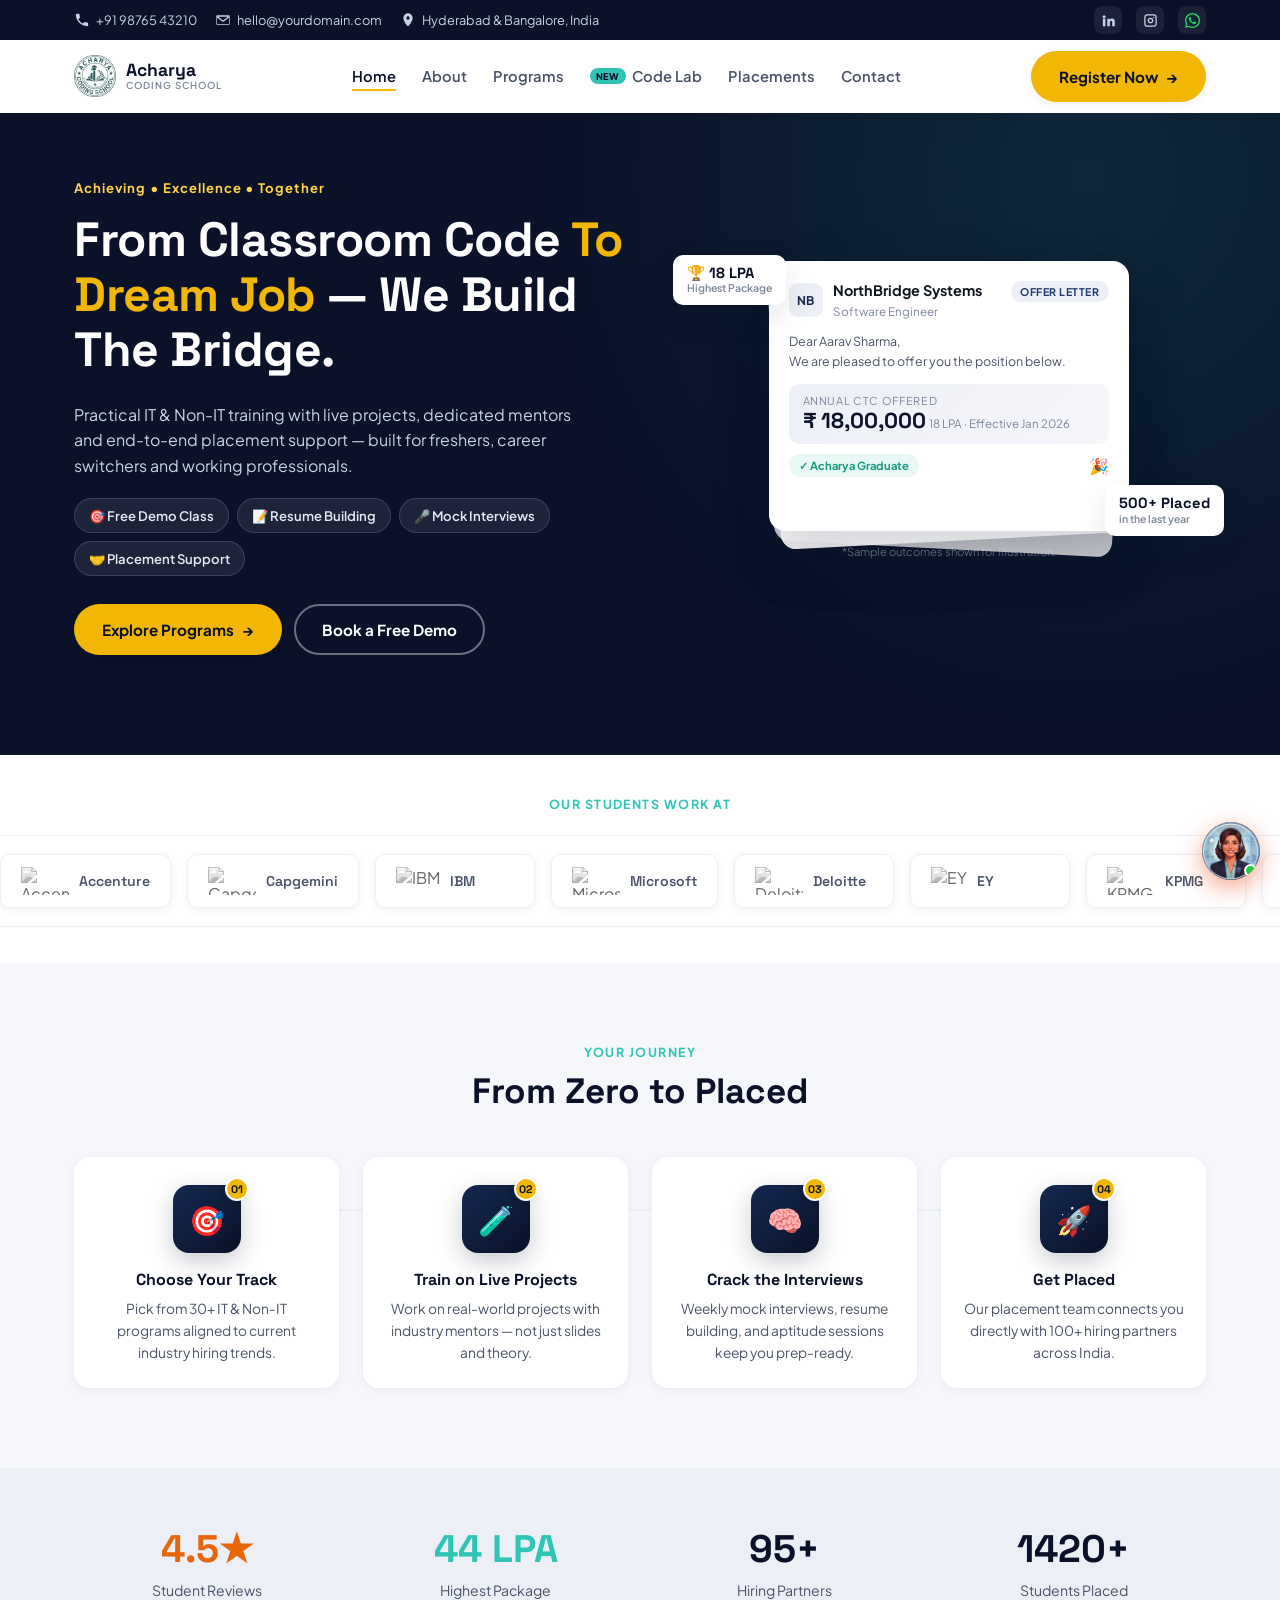
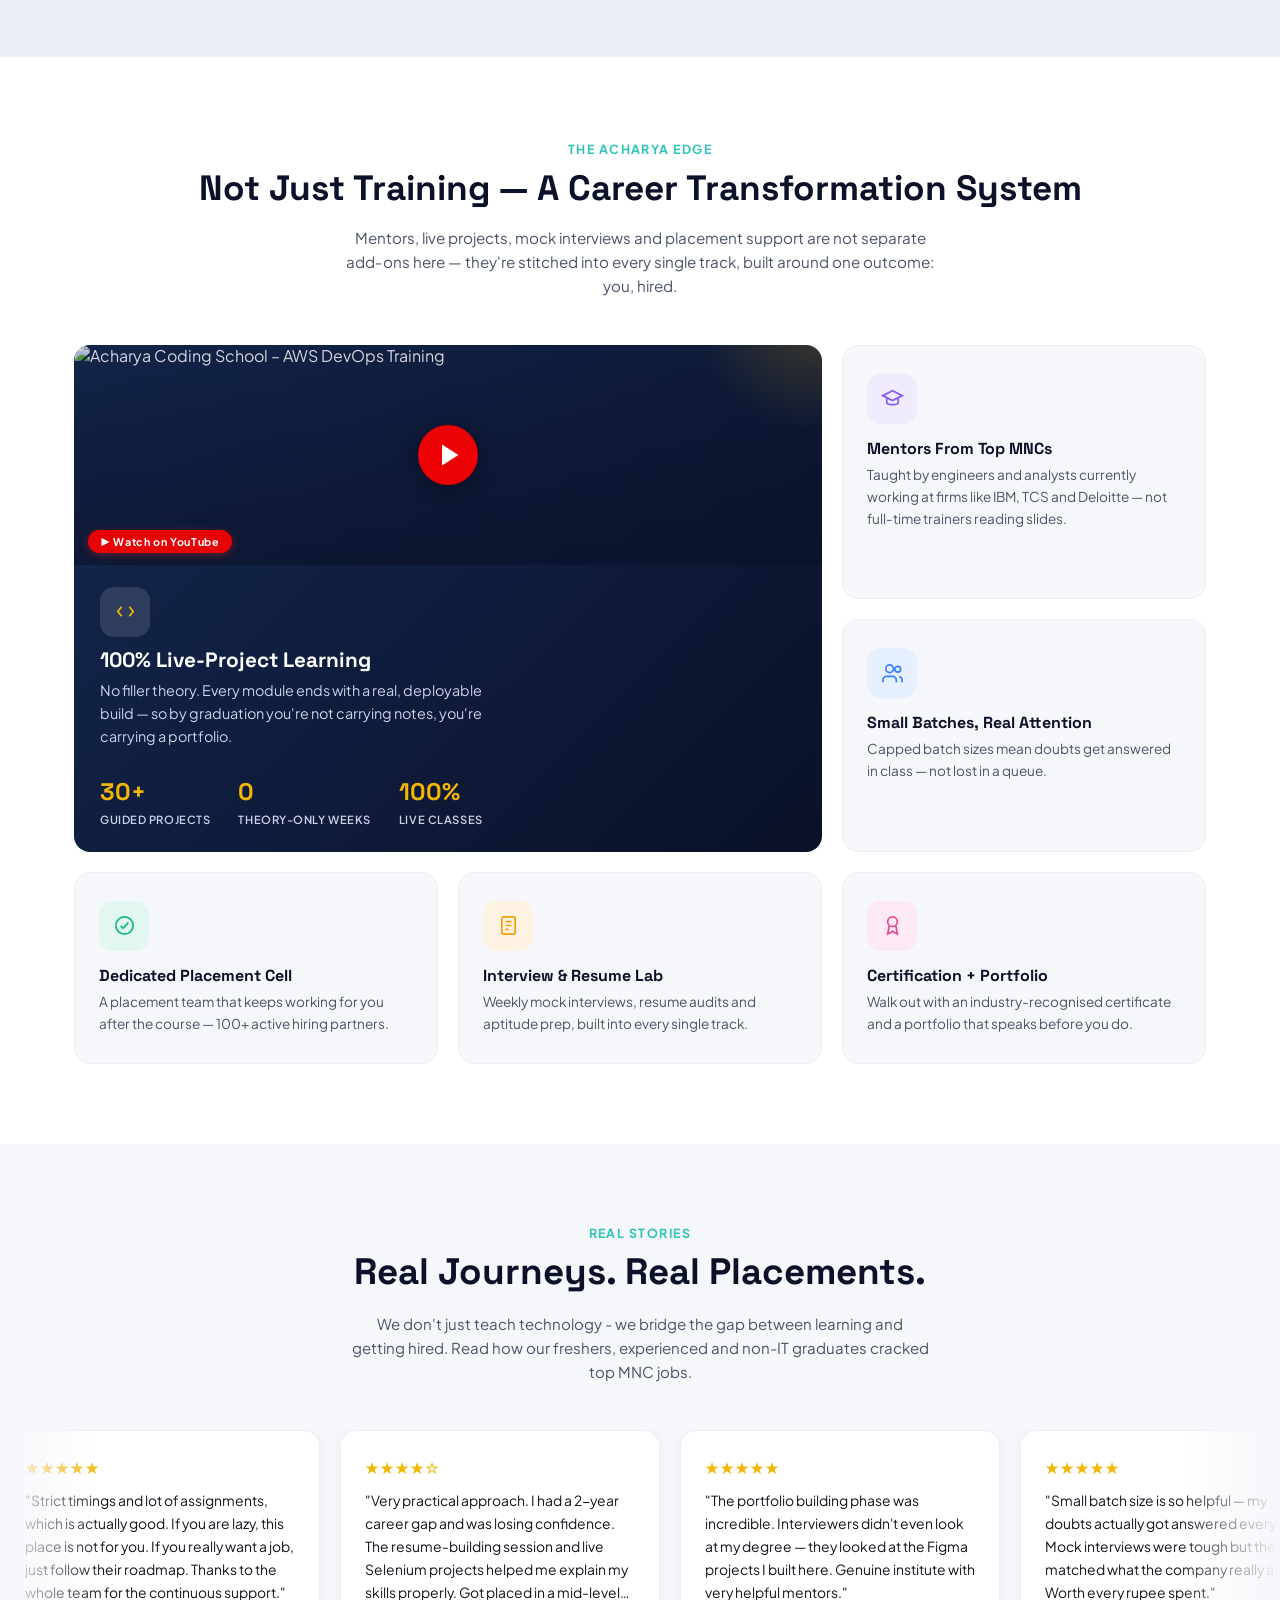
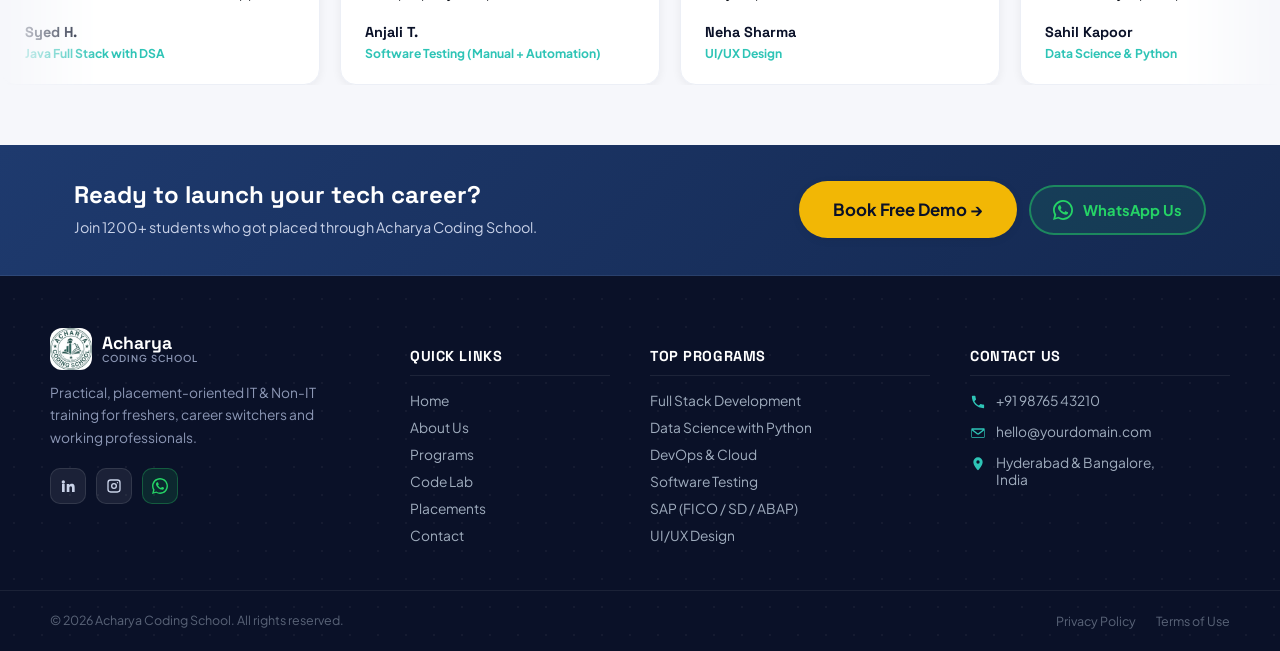
==== commit 9ecda713: "Initial commit" ====
--- a/index.html
+++ b/index.html
@@ -1,569 +1,758 @@
 <!DOCTYPE html>
 <html lang="en">
+
 <head>
-<meta charset="UTF-8">
-<meta name="viewport" content="width=device-width, initial-scale=1.0">
-<title>Acharya Coding School | Build Your Tech Career</title>
-<meta name="description" content="Industry-aligned IT &amp; Non-IT training with real-time projects, expert mentors and hands-on placement support.">
-<link rel="preconnect" href="https://fonts.googleapis.com">
-<link rel="preconnect" href="https://fonts.gstatic.com" crossorigin>
-<link href="https://fonts.googleapis.com/css2?family=Space+Grotesk:wght@500;600;700&family=Plus+Jakarta+Sans:wght@400;500;600;700;800&display=swap" rel="stylesheet">
-<link rel="stylesheet" href="style.css">
+  <meta charset="UTF-8">
+  <meta name="viewport" content="width=device-width, initial-scale=1.0">
+  <title>Acharya Coding School | Build Your Tech Career</title>
+  <meta name="description"
+    content="Industry-aligned IT &amp; Non-IT training with real-time projects, expert mentors and hands-on placement support.">
+  <link rel="preconnect" href="https://fonts.googleapis.com">
+  <link rel="preconnect" href="https://fonts.gstatic.com" crossorigin>
+  <link
+    href="https://fonts.googleapis.com/css2?family=Space+Grotesk:wght@500;600;700&family=Plus+Jakarta+Sans:wght@400;500;600;700;800&display=swap"
+    rel="stylesheet">
+  <link rel="stylesheet" href="style.css">
+  <link rel="stylesheet" href="chatbot.css">
 </head>
+
 <body>
 
-<!--
-  NOTE TO DEVELOPER (read before deploying):
-  This is an ORIGINAL template built to match the LAYOUT, SECTION FLOW and
-  INTERACTIONS of an IT-training/placement landing page. All copy, names,
-  company names, numbers and testimonials below are placeholder/fictional
-  examples — swap them for your own real, rights-cleared content (logos,
-  verified testimonials with consent, your actual contact details, etc.)
-  before publishing.
--->
-
-<!-- ===== Top utility bar ===== -->
-<div class="topbar">
-  <div class="container topbar__inner">
-    <div class="topbar__contact">
-      <a href="tel:+919876543210"><svg class="icon" viewBox="0 0 24 24"><path d="M6.6 10.8c1.4 2.8 3.8 5.1 6.6 6.6l2.2-2.2c.3-.3.7-.4 1-.2 1.2.5 2.5.8 3.8.8.6 0 1 .4 1 1v3.4c0 .6-.4 1-1 1C10.6 21.2 2.8 13.4 2.8 3.8c0-.6.4-1 1-1H7.2c.6 0 1 .4 1 1 0 1.3.3 2.6.8 3.8.2.3.1.7-.2 1l-2.2 2.2z"/></svg><span>+91 98765 43210</span></a>
-      <a href="mailto:hello@yourdomain.com" class="hide-sm"><svg class="icon" viewBox="0 0 24 24"><path d="M3 5h18a1 1 0 0 1 1 1v12a1 1 0 0 1-1 1H3a1 1 0 0 1-1-1V6a1 1 0 0 1 1-1zm1.8 2 6.7 5.2a1 1 0 0 0 1 0L19.2 7H4.8zM21 8.4l-7.1 5.5a3 3 0 0 1-3.6 0L3 8.4V18h18V8.4z"/></svg><span>hello@yourdomain.com</span></a>
-      <span class="hide-sm"><svg class="icon" viewBox="0 0 24 24"><path d="M12 2a7 7 0 0 0-7 7c0 5.3 6.1 11.7 6.4 12a1 1 0 0 0 1.2 0c.3-.3 6.4-6.7 6.4-12a7 7 0 0 0-7-7zm0 9.5A2.5 2.5 0 1 1 12 6.5a2.5 2.5 0 0 1 0 5z"/></svg>Hyderabad &amp; Bangalore, India</span>
-    </div>
-    <div class="topbar__social">
-      <a href="https://www.linkedin.com/company/acharya-coding-school/" aria-label="LinkedIn"><svg class="icon" viewBox="0 0 24 24"><path d="M4.98 3.5a2.5 2.5 0 1 1 0 5 2.5 2.5 0 0 1 0-5zM3 9h4v12H3V9zm7 0h3.8v1.7h.1c.5-1 1.8-2 3.7-2 4 0 4.4 2.6 4.4 6V21h-4v-5.6c0-1.3 0-3-1.8-3s-2.1 1.4-2.1 2.9V21h-4V9z"/></svg></a>
-      <a href="https://www.instagram.com/acharyacodingschool/" aria-label="Instagram"><svg class="icon" viewBox="0 0 24 24"><path d="M7 2h10a5 5 0 0 1 5 5v10a5 5 0 0 1-5 5H7a5 5 0 0 1-5-5V7a5 5 0 0 1 5-5zm0 2a3 3 0 0 0-3 3v10a3 3 0 0 0 3 3h10a3 3 0 0 0 3-3V7a3 3 0 0 0-3-3H7zm5 3.5a4.5 4.5 0 1 1 0 9 4.5 4.5 0 0 1 0-9zm0 2a2.5 2.5 0 1 0 0 5 2.5 2.5 0 0 0 0-5zm5.2-3.5a1 1 0 1 1 0 2 1 1 0 0 1 0-2z"/></svg></a>
-      <a href="https://wa.me/919133734688" target="_blank" rel="noopener" aria-label="WhatsApp" class="topbar__social-wa">
-        <svg class="icon icon--wa" viewBox="0 0 24 24" fill="none"><path fill="#25D366" d="M17.472 14.382c-.297-.149-1.758-.867-2.03-.967-.273-.099-.471-.148-.67.15-.197.297-.767.966-.94 1.164-.173.199-.347.223-.644.075-.297-.15-1.255-.463-2.39-1.475-.883-.788-1.48-1.761-1.653-2.059-.173-.297-.018-.458.13-.606.134-.133.298-.347.446-.52.149-.174.198-.298.298-.497.099-.198.05-.371-.025-.52-.075-.149-.669-1.612-.916-2.207-.242-.579-.487-.5-.669-.51-.173-.008-.371-.01-.57-.01-.198 0-.52.074-.792.372-.272.297-1.04 1.016-1.04 2.479 0 1.462 1.065 2.875 1.213 3.074.149.198 2.096 3.2 5.077 4.487.709.306 1.262.489 1.694.625.712.227 1.36.195 1.871.118.571-.085 1.758-.719 2.006-1.413.248-.694.248-1.289.173-1.413-.074-.124-.272-.198-.57-.347z"/><path fill="#25D366" d="M12 0C5.373 0 0 5.373 0 12c0 2.136.564 4.14 1.543 5.877L.057 23.882l6.21-1.63A11.94 11.94 0 0 0 12 24c6.627 0 12-5.373 12-12S18.627 0 12 0zm0 21.818a9.818 9.818 0 0 1-5.006-1.37l-.36-.214-3.686.968.984-3.595-.235-.369A9.818 9.818 0 1 1 12 21.818z"/></svg>
-      </a>
+
+
+  <!-- ===== Top utility bar ===== -->
+  <div class="topbar">
+    <div class="container topbar__inner">
+      <div class="topbar__contact">
+        <a href="tel:+91 91337 34688"><svg class="icon" viewBox="0 0 24 24">
+            <path
+              d="M6.6 10.8c1.4 2.8 3.8 5.1 6.6 6.6l2.2-2.2c.3-.3.7-.4 1-.2 1.2.5 2.5.8 3.8.8.6 0 1 .4 1 1v3.4c0 .6-.4 1-1 1C10.6 21.2 2.8 13.4 2.8 3.8c0-.6.4-1 1-1H7.2c.6 0 1 .4 1 1 0 1.3.3 2.6.8 3.8.2.3.1.7-.2 1l-2.2 2.2z" />
+          </svg><span>+91 98765 43210</span></a>
+        <a href="mailto:hello@yourdomain.com" class="hide-sm"><svg class="icon" viewBox="0 0 24 24">
+            <path
+              d="M3 5h18a1 1 0 0 1 1 1v12a1 1 0 0 1-1 1H3a1 1 0 0 1-1-1V6a1 1 0 0 1 1-1zm1.8 2 6.7 5.2a1 1 0 0 0 1 0L19.2 7H4.8zM21 8.4l-7.1 5.5a3 3 0 0 1-3.6 0L3 8.4V18h18V8.4z" />
+          </svg><span>hello@yourdomain.com</span></a>
+        <span class="hide-sm"><svg class="icon" viewBox="0 0 24 24">
+            <path
+              d="M12 2a7 7 0 0 0-7 7c0 5.3 6.1 11.7 6.4 12a1 1 0 0 0 1.2 0c.3-.3 6.4-6.7 6.4-12a7 7 0 0 0-7-7zm0 9.5A2.5 2.5 0 1 1 12 6.5a2.5 2.5 0 0 1 0 5z" />
+          </svg>Hyderabad &amp; Bangalore, India</span>
+      </div>
+      <div class="topbar__social">
+        <a href="https://www.linkedin.com/company/acharya-coding-school/" aria-label="LinkedIn"><svg class="icon"
+            viewBox="0 0 24 24">
+            <path
+              d="M4.98 3.5a2.5 2.5 0 1 1 0 5 2.5 2.5 0 0 1 0-5zM3 9h4v12H3V9zm7 0h3.8v1.7h.1c.5-1 1.8-2 3.7-2 4 0 4.4 2.6 4.4 6V21h-4v-5.6c0-1.3 0-3-1.8-3s-2.1 1.4-2.1 2.9V21h-4V9z" />
+          </svg></a>
+        <a href="https://www.instagram.com/acharyacodingschool/" aria-label="Instagram"><svg class="icon"
+            viewBox="0 0 24 24">
+            <path
+              d="M7 2h10a5 5 0 0 1 5 5v10a5 5 0 0 1-5 5H7a5 5 0 0 1-5-5V7a5 5 0 0 1 5-5zm0 2a3 3 0 0 0-3 3v10a3 3 0 0 0 3 3h10a3 3 0 0 0 3-3V7a3 3 0 0 0-3-3H7zm5 3.5a4.5 4.5 0 1 1 0 9 4.5 4.5 0 0 1 0-9zm0 2a2.5 2.5 0 1 0 0 5 2.5 2.5 0 0 0 0-5zm5.2-3.5a1 1 0 1 1 0 2 1 1 0 0 1 0-2z" />
+          </svg></a>
+        <a href="https://wa.me/919133734688" target="_blank" rel="noopener" aria-label="WhatsApp"
+          class="topbar__social-wa">
+          <svg class="icon icon--wa" viewBox="0 0 24 24" fill="none">
+            <path fill="#25D366"
+              d="M17.472 14.382c-.297-.149-1.758-.867-2.03-.967-.273-.099-.471-.148-.67.15-.197.297-.767.966-.94 1.164-.173.199-.347.223-.644.075-.297-.15-1.255-.463-2.39-1.475-.883-.788-1.48-1.761-1.653-2.059-.173-.297-.018-.458.13-.606.134-.133.298-.347.446-.52.149-.174.198-.298.298-.497.099-.198.05-.371-.025-.52-.075-.149-.669-1.612-.916-2.207-.242-.579-.487-.5-.669-.51-.173-.008-.371-.01-.57-.01-.198 0-.52.074-.792.372-.272.297-1.04 1.016-1.04 2.479 0 1.462 1.065 2.875 1.213 3.074.149.198 2.096 3.2 5.077 4.487.709.306 1.262.489 1.694.625.712.227 1.36.195 1.871.118.571-.085 1.758-.719 2.006-1.413.248-.694.248-1.289.173-1.413-.074-.124-.272-.198-.57-.347z" />
+            <path fill="#25D366"
+              d="M12 0C5.373 0 0 5.373 0 12c0 2.136.564 4.14 1.543 5.877L.057 23.882l6.21-1.63A11.94 11.94 0 0 0 12 24c6.627 0 12-5.373 12-12S18.627 0 12 0zm0 21.818a9.818 9.818 0 0 1-5.006-1.37l-.36-.214-3.686.968.984-3.595-.235-.369A9.818 9.818 0 1 1 12 21.818z" />
+          </svg>
+        </a>
+      </div>
     </div>
   </div>
-</div>
-
-<!-- ===== Header / Nav ===== -->
-<header class="site-header" id="siteHeader">
-  <div class="container header__inner">
-    <a href="#home" class="brand">
-      <img src="acharya.jpeg" alt="Acharya Coding School logo" class="brand__mark">
-      <span class="brand__name">Acharya<small>Coding School</small></span>
-    </a>
-
-    <nav class="nav" id="primaryNav">
-      <a href="#home" class="nav__link active">Home</a>
-      <a href="about.html" class="nav__link">About</a>
-      <a href="program.html" class="nav__link">Programs</a>
-      <a href="codelab.html" class="nav__link nav__link--lab">Code Lab</a>
-      <a href="placement.html" class="nav__link">Placements</a>
-      <a href="contact.html" class="nav__link">Contact</a>
-    </nav>
-
-    <div class="header__cta">
-      <button class="btn btn--primary" data-open-modal>Register Now <span aria-hidden="true">→</span></button>
-    </div>
-
-    <button class="nav-toggle" id="navToggle" aria-label="Toggle menu" aria-expanded="false" aria-controls="primaryNav">
-      <span></span><span></span><span></span>
-    </button>
-  </div>
-  <div class="nav-backdrop" id="navBackdrop" data-close-nav></div>
-</header>
-
-<main id="home">
-
-  <!-- ===== Hero ===== -->
-  <section class="hero">
-    <div class="container hero__inner">
-      <div class="hero__copy">
-        <p class="eyebrow">Achieving <span aria-hidden="true">•</span> Excellence <span aria-hidden="true">•</span> Together</p>
-        <h1>From Classroom Code <span class="text-accent">To Dream Job</span> — We Build The Bridge.</h1>
-        <p class="hero__sub">Practical IT &amp; Non-IT training with live projects, dedicated mentors and end-to-end placement support — built for freshers, career switchers and working professionals.</p>
-
-        <ul class="badge-row">
-          <li>🎯 Free Demo Class</li>
-          <li>📝 Resume Building</li>
-          <li>🎤 Mock Interviews</li>
-          <li>🤝 Placement Support</li>
-        </ul>
-
-        <div class="hero__actions">
-          <a href="#programs" class="btn btn--primary">Explore Programs <span aria-hidden="true">→</span></a>
-          <button class="btn btn--ghost" data-open-modal>Book a Free Demo</button>
-        </div>
-      </div>
-
-      <!-- Signature element: animated "offer letter" card stack -->
-      <div class="hero__visual">
-        <div class="card-stack" id="cardStack">
-
-          <article class="offer-card" data-index="0">
-            <div class="offer-card__top">
-              <div class="offer-card__company">
-                <span class="company-chip">NB</span>
-                <div>
-                  <strong>NorthBridge Systems</strong>
-                  <small>Software Engineer</small>
-                </div>
-              </div>
-              <span class="offer-card__tag">Offer Letter</span>
-            </div>
-            <p class="offer-card__greeting">Dear Aarav Sharma,<br>We are pleased to offer you the position below.</p>
-            <div class="offer-card__ctc">
-              <span>Annual CTC Offered</span>
-              <strong>₹ 18,00,000</strong>
-              <small>18 LPA · Effective Jan 2026</small>
-            </div>
-            <div class="offer-card__footer">
-              <span class="grad-chip">✓ Acharya Graduate</span>
-              <span>🎉</span>
-            </div>
-          </article>
-
-          <article class="offer-card" data-index="1">
-            <div class="offer-card__top">
-              <div class="offer-card__company">
-                <span class="company-chip">VC</span>
-                <div>
-                  <strong>Vertex Cloud</strong>
-                  <small>Cloud Support Associate</small>
-                </div>
-              </div>
-              <span class="offer-card__tag">Offer Letter</span>
-            </div>
-            <p class="offer-card__greeting">Dear Sneha Patil,<br>We are pleased to offer you the position below.</p>
-            <div class="offer-card__ctc">
-              <span>Annual CTC Offered</span>
-              <strong>₹ 6,00,000</strong>
-              <small>6 LPA · Effective Feb 2026</small>
-            </div>
-            <div class="offer-card__footer">
-              <span class="grad-chip">✓ Acharya Graduate</span>
-              <span>🎉</span>
-            </div>
-          </article>
-
-          <article class="offer-card" data-index="2">
-            <div class="offer-card__top">
-              <div class="offer-card__company">
-                <span class="company-chip">HA</span>
-                <div>
-                  <strong>Helios Analytics</strong>
-                  <small>Data Analyst</small>
-                </div>
-              </div>
-              <span class="offer-card__tag">Offer Letter</span>
-            </div>
-            <p class="offer-card__greeting">Dear Rohit Nair,<br>We are pleased to offer you the position below.</p>
-            <div class="offer-card__ctc">
-              <span>Annual CTC Offered</span>
-              <strong>₹ 12,00,000</strong>
-              <small>12 LPA · Effective Mar 2026</small>
-            </div>
-            <div class="offer-card__footer">
-              <span class="grad-chip">✓ Acharya Graduate</span>
-              <span>🎉</span>
-            </div>
-          </article>
-
-          <article class="offer-card" data-index="3">
-            <div class="offer-card__top">
-              <div class="offer-card__company">
-                <span class="company-chip">QL</span>
-                <div>
-                  <strong>Quanta Labs</strong>
-                  <small>QA Automation Engineer</small>
-                </div>
-              </div>
-              <span class="offer-card__tag">Offer Letter</span>
-            </div>
-            <p class="offer-card__greeting">Dear Divya Menon,<br>We are pleased to offer you the position below.</p>
-            <div class="offer-card__ctc">
-              <span>Annual CTC Offered</span>
-              <strong>₹ 9,00,000</strong>
-              <small>9 LPA · Effective Apr 2026</small>
-            </div>
-            <div class="offer-card__footer">
-              <span class="grad-chip">✓ Acharya Graduate</span>
-              <span>🎉</span>
-            </div>
-          </article>
-
-        </div>
-        <p class="hero__visual-note">*Sample outcomes shown for illustration.</p>
-
-        <div class="floating-stat floating-stat--top">🏆 18 LPA <small>Highest Package</small></div>
-        <div class="floating-stat floating-stat--bottom">500+ Placed <small>in the last year</small></div>
-      </div>
-    </div>
-  </section>
-
-  <!-- ===== Hiring partners marquee ===== -->
-  <section class="partners" aria-label="Hiring partners">
-    <div class="container">
-      <p class="section-label center">Our Students Work At</p>
-    </div>
-    <div class="marquee">
-      <div class="marquee__track">
-        <!-- Set 1 -->
-        <div class="partner-card"><img src="https://logo.clearbit.com/accenture.com" alt="Accenture"><span>Accenture</span></div>
-        <div class="partner-card"><img src="https://logo.clearbit.com/capgemini.com" alt="Capgemini"><span>Capgemini</span></div>
-        <div class="partner-card"><img src="https://logo.clearbit.com/ibm.com" alt="IBM"><span>IBM</span></div>
-        <div class="partner-card"><img src="https://logo.clearbit.com/microsoft.com" alt="Microsoft"><span>Microsoft</span></div>
-        <div class="partner-card"><img src="https://logo.clearbit.com/deloitte.com" alt="Deloitte"><span>Deloitte</span></div>
-        <div class="partner-card"><img src="https://logo.clearbit.com/ey.com" alt="EY"><span>EY</span></div>
-        <div class="partner-card"><img src="https://logo.clearbit.com/kpmg.com" alt="KPMG"><span>KPMG</span></div>
-        <div class="partner-card"><img src="https://logo.clearbit.com/tcs.com" alt="TCS"><span>TCS</span></div>
-        <div class="partner-card"><img src="https://logo.clearbit.com/infosys.com" alt="Infosys"><span>Infosys</span></div>
-        <div class="partner-card"><img src="https://logo.clearbit.com/wipro.com" alt="Wipro"><span>Wipro</span></div>
-        <div class="partner-card"><img src="https://logo.clearbit.com/cognizant.com" alt="Cognizant"><span>Cognizant</span></div>
-        <div class="partner-card"><img src="https://logo.clearbit.com/hcltech.com" alt="HCL"><span>HCL Tech</span></div>
-        <!-- Set 2 (duplicate for seamless loop) -->
-        <div class="partner-card"><img src="https://logo.clearbit.com/accenture.com" alt="Accenture"><span>Accenture</span></div>
-        <div class="partner-card"><img src="https://logo.clearbit.com/capgemini.com" alt="Capgemini"><span>Capgemini</span></div>
-        <div class="partner-card"><img src="https://logo.clearbit.com/ibm.com" alt="IBM"><span>IBM</span></div>
-        <div class="partner-card"><img src="https://logo.clearbit.com/microsoft.com" alt="Microsoft"><span>Microsoft</span></div>
-        <div class="partner-card"><img src="https://logo.clearbit.com/deloitte.com" alt="Deloitte"><span>Deloitte</span></div>
-        <div class="partner-card"><img src="https://logo.clearbit.com/ey.com" alt="EY"><span>EY</span></div>
-        <div class="partner-card"><img src="https://logo.clearbit.com/kpmg.com" alt="KPMG"><span>KPMG</span></div>
-        <div class="partner-card"><img src="https://logo.clearbit.com/tcs.com" alt="TCS"><span>TCS</span></div>
-        <div class="partner-card"><img src="https://logo.clearbit.com/infosys.com" alt="Infosys"><span>Infosys</span></div>
-        <div class="partner-card"><img src="https://logo.clearbit.com/wipro.com" alt="Wipro"><span>Wipro</span></div>
-        <div class="partner-card"><img src="https://logo.clearbit.com/cognizant.com" alt="Cognizant"><span>Cognizant</span></div>
-        <div class="partner-card"><img src="https://logo.clearbit.com/hcltech.com" alt="HCL"><span>HCL Tech</span></div>
-      </div>
-    </div>
-  </section>
-
-  <!-- ===== Journey / process ===== -->
-  <section class="journey" id="about">
-    <div class="container">
-      <p class="section-label center">Your Journey</p>
-      <h2 class="center">From Zero to Placed</h2>
-
-      <div class="journey__grid">
-        <div class="journey__step">
-          <div class="journey__icon-wrap">
-            <span class="journey__badge">01</span>
-            <div class="journey__icon-box">🎯</div>
-          </div>
-          <h3>Choose Your Track</h3>
-          <p>Pick from 30+ IT &amp; Non-IT programs aligned to current industry hiring trends.</p>
-        </div>
-        <div class="journey__step">
-          <div class="journey__icon-wrap">
-            <span class="journey__badge">02</span>
-            <div class="journey__icon-box">🧪</div>
-          </div>
-          <h3>Train on Live Projects</h3>
-          <p>Work on real-world projects with industry mentors — not just slides and theory.</p>
-        </div>
-        <div class="journey__step">
-          <div class="journey__icon-wrap">
-            <span class="journey__badge">03</span>
-            <div class="journey__icon-box">🧠</div>
-          </div>
-          <h3>Crack the Interviews</h3>
-          <p>Weekly mock interviews, resume building, and aptitude sessions keep you prep-ready.</p>
-        </div>
-        <div class="journey__step">
-          <div class="journey__icon-wrap">
-            <span class="journey__badge">04</span>
-            <div class="journey__icon-box">🚀</div>
-          </div>
-          <h3>Get Placed</h3>
-          <p>Our placement team connects you directly with 100+ hiring partners across India.</p>
-        </div>
-      </div>
-    </div>
-  </section>
-
-  <!-- ===== Stats band ===== -->
-  <section class="stats" id="placements">
-    <div class="container stats__grid">
-      <div class="stat" data-suffix="★" data-decimal="1" data-target="4.8">
-        <span class="stat__num">4.8★</span>
-        <p>Student Reviews</p>
-      </div>
-      <div class="stat" data-suffix=" LPA" data-target="47">
-        <span class="stat__num">47 LPA</span>
-        <p>Highest Package</p>
-      </div>
-      <div class="stat" data-suffix="+" data-target="100">
-        <span class="stat__num">100+</span>
-        <p>Hiring Partners</p>
-      </div>
-      <div class="stat" data-suffix="+" data-target="1500">
-        <span class="stat__num">1500+</span>
-        <p>Students Placed</p>
-      </div>
-    </div>
-  </section>
-
-  <!-- ===== The Acharya Edge (why-us) ===== -->
-  <section class="edge" id="programs">
-    <div class="container">
-      <p class="section-label">The Acharya Edge</p>
-      <h2>Not Just Training — A Career Transformation System</h2>
-      <p class="center edge__lede">Mentors, live projects, mock interviews and placement support are not separate add‑ons here — they're stitched into every single track, built around one outcome: you, hired.</p>
-
-      <div class="edge__grid">
-
-        <article class="edge-card edge-card--feature">
-          <a class="edge-card__video-wrap" href="https://youtu.be/ZfFbx5_RxnI?si=XpRgc4giteJCnF6r" target="_blank" rel="noopener" aria-label="Watch on YouTube">
-            <img
-              src="https://i.ytimg.com/vi/ZfFbx5_RxnI/hqdefault.jpg"
-              alt="Acharya Coding School – AWS DevOps Training"
-              loading="lazy"
-            >
-            <div class="edge-card__video-overlay"></div>
-            <div class="edge-card__video-play">
-              <svg viewBox="0 0 24 24" fill="white" width="36" height="36"><path d="M8 5v14l11-7z"/></svg>
-            </div>
-            <div class="edge-card__video-badge">▶ Watch on YouTube</div>
-          </a>
-          <div class="edge-card__feature-body">
-            <div class="edge-card__icon-wrap">
-              <svg viewBox="0 0 24 24" fill="none" stroke="currentColor" stroke-width="1.8"><polyline points="8 17 4 12 8 7"/><polyline points="16 7 20 12 16 17"/></svg>
-            </div>
-            <h3>100% Live-Project Learning</h3>
-            <p>No filler theory. Every module ends with a real, deployable build — so by graduation you're not carrying notes, you're carrying a portfolio.</p>
-          </div>
-          <div class="edge-card__stats">
-            <div><strong>30+</strong><span>Guided Projects</span></div>
-            <div><strong>0</strong><span>Theory-only Weeks</span></div>
-            <div><strong>100%</strong><span>Live Classes</span></div>
-          </div>
-        </article>
-
-        <article class="edge-card">
-          <div class="edge-card__icon-wrap" style="--card-color:#8B5CF6">
-            <svg viewBox="0 0 24 24" fill="none" stroke="currentColor" stroke-width="1.8"><path d="M22 9 12 4 2 9l10 5 10-5z"/><path d="M6 11v5c0 1.4 2.7 2.5 6 2.5s6-1.1 6-2.5v-5"/></svg>
-          </div>
-          <h3>Mentors From Top MNCs</h3>
-          <p>Taught by engineers and analysts currently working at firms like IBM, TCS and Deloitte — not full-time trainers reading slides.</p>
-        </article>
-
-        <article class="edge-card">
-          <div class="edge-card__icon-wrap" style="--card-color:#3B82F6">
-            <svg viewBox="0 0 24 24" fill="none" stroke="currentColor" stroke-width="1.8"><circle cx="9" cy="7" r="4"/><path d="M2 21v-2a4 4 0 0 1 4-4h6a4 4 0 0 1 4 4v2"/><circle cx="17.5" cy="7.5" r="3"/><path d="M22 21v-2a4 4 0 0 0-3-3.87"/></svg>
-          </div>
-          <h3>Small Batches, Real Attention</h3>
-          <p>Capped batch sizes mean doubts get answered in class — not lost in a queue.</p>
-        </article>
-
-        <article class="edge-card">
-          <div class="edge-card__icon-wrap" style="--card-color:#10B981">
-            <svg viewBox="0 0 24 24" fill="none" stroke="currentColor" stroke-width="1.8"><circle cx="12" cy="12" r="9"/><path d="M8 12.5l2.5 2.5L16 9"/></svg>
-          </div>
-          <h3>Dedicated Placement Cell</h3>
-          <p>A placement team that keeps working for you after the course — 100+ active hiring partners.</p>
-        </article>
-
-        <article class="edge-card">
-          <div class="edge-card__icon-wrap" style="--card-color:#F59E0B">
-            <svg viewBox="0 0 24 24" fill="none" stroke="currentColor" stroke-width="1.8"><rect x="5" y="3" width="14" height="18" rx="2"/><path d="M9 8h6M9 12h6M9 16h3"/></svg>
-          </div>
-          <h3>Interview &amp; Resume Lab</h3>
-          <p>Weekly mock interviews, resume audits and aptitude prep, built into every single track.</p>
-        </article>
-
-        <article class="edge-card">
-          <div class="edge-card__icon-wrap" style="--card-color:#EC4899">
-            <svg viewBox="0 0 24 24" fill="none" stroke="currentColor" stroke-width="1.8"><circle cx="12" cy="8" r="5"/><path d="M8.5 12.5 7 21l5-3 5 3-1.5-8.5"/></svg>
-          </div>
-          <h3>Certification + Portfolio</h3>
-          <p>Walk out with an industry-recognised certificate and a portfolio that speaks before you do.</p>
-        </article>
-
-      </div>
-
-
-    </div>
-  </section>
-
-  <!-- ===== Testimonials ===== -->
-  <section class="testimonials">
-    <div class="container">
-      <p class="section-label center">Real Stories</p>
-      <h2 class="center">Real Journeys. Real Placements.</h2>
-      <p class="center testimonials__lede">We don't just teach technology - we bridge the gap between learning and getting hired. Read how our freshers, experienced and non-IT graduates cracked top MNC jobs.</p>
-    </div>
-
-    <div class="t-marquee-wrap">
-      <div class="t-marquee__track">
-        <article class="t-card"><div class="t-card__stars">★★★★★</div><p>"Strict timings and lot of assignments, which is actually good. If you are lazy, this place is not for you. If you really want a job, just follow their roadmap. Thanks to the whole team for the continuous support."</p><footer><strong>Syed H.</strong><span>Java Full Stack with DSA</span></footer></article>
-        <article class="t-card"><div class="t-card__stars">★★★★☆</div><p>"Very practical approach. I had a 2-year career gap and was losing confidence. The resume-building session and live Selenium projects helped me explain my skills properly. Got placed in a mid-level MNC."</p><footer><strong>Anjali T.</strong><span>Software Testing (Manual + Automation)</span></footer></article>
-        <article class="t-card"><div class="t-card__stars">★★★★★</div><p>"The portfolio building phase was incredible. Interviewers didn't even look at my degree — they looked at the Figma projects I built here. Genuine institute with very helpful mentors."</p><footer><strong>Neha Sharma</strong><span>UI/UX Design</span></footer></article>
-        <article class="t-card"><div class="t-card__stars">★★★★★</div><p>"Small batch size is so helpful — my doubts actually got answered every class. Mock interviews were tough but they matched what the company really asked. Worth every rupee spent."</p><footer><strong>Sahil Kapoor</strong><span>Data Science &amp; Python</span></footer></article>
-        <article class="t-card"><div class="t-card__stars">★★★★★</div><p>"I came from a commerce background and was scared of coding. Building a small project in week one instead of sitting through theory changed how I learned everything after that."</p><footer><strong>Meera Iyer</strong><span>Full Stack Development</span></footer></article>
-        <article class="t-card"><div class="t-card__stars">★★★★★</div><p>"Cleared my cloud admin certification on the first attempt. The real-world scenarios mattered more than memorising the syllabus — that's what showed up in my interview too."</p><footer><strong>Arjun Verma</strong><span>Cloud Administration</span></footer></article>
-        <article class="t-card"><div class="t-card__stars">★★★★☆</div><p>"I had a two-year career gap and very little confidence left. The resume session plus a hands-on automation project gave me something solid to talk about in interviews."</p><footer><strong>Tanya Bose</strong><span>Software Testing</span></footer></article>
-        <article class="t-card"><div class="t-card__stars">★★★★★</div><p>"Daily problem-solving on arrays and strings rebuilt my logic from scratch. Pairing that with an actual backend project gave me real talking points in technical rounds."</p><footer><strong>Karan Mehta</strong><span>Full Stack with DSA</span></footer></article>
-        <!-- Duplicates for seamless loop -->
-        <article class="t-card"><div class="t-card__stars">★★★★★</div><p>"Strict timings and lot of assignments, which is actually good. If you are lazy, this place is not for you. If you really want a job, just follow their roadmap. Thanks to the whole team for the continuous support."</p><footer><strong>Syed H.</strong><span>Java Full Stack with DSA</span></footer></article>
-        <article class="t-card"><div class="t-card__stars">★★★★☆</div><p>"Very practical approach. I had a 2-year career gap and was losing confidence. The resume-building session and live Selenium projects helped me explain my skills properly. Got placed in a mid-level MNC."</p><footer><strong>Anjali T.</strong><span>Software Testing (Manual + Automation)</span></footer></article>
-        <article class="t-card"><div class="t-card__stars">★★★★★</div><p>"The portfolio building phase was incredible. Interviewers didn't even look at my degree — they looked at the Figma projects I built here. Genuine institute with very helpful mentors."</p><footer><strong>Neha Sharma</strong><span>UI/UX Design</span></footer></article>
-        <article class="t-card"><div class="t-card__stars">★★★★★</div><p>"Small batch size is so helpful — my doubts actually got answered every class. Mock interviews were tough but they matched what the company really asked. Worth every rupee spent."</p><footer><strong>Sahil Kapoor</strong><span>Data Science &amp; Python</span></footer></article>
-      </div>
-    </div>
-  </section>
-
-</main>
-
-<!-- ===== Footer ===== -->
-<footer class="footer" id="contact">
-
-  <!-- Top CTA strip -->
-  <div class="footer__cta-strip">
-    <div class="container footer__cta-inner">
-      <div class="footer__cta-text">
-        <h3>Ready to launch your tech career?</h3>
-        <p>Join 1200+ students who got placed through Acharya Coding School.</p>
-      </div>
-      <div class="footer__cta-btns">
-        <button class="btn btn--primary btn--lg" data-open-modal>Book Free Demo →</button>
-        <a class="btn footer__wa-btn" href="https://wa.me/919133734688" target="_blank" rel="noopener">
-          <svg viewBox="0 0 24 24" class="wa-icon"><path d="M17.472 14.382c-.297-.149-1.758-.867-2.03-.967-.273-.099-.471-.148-.67.15-.197.297-.767.966-.94 1.164-.173.199-.347.223-.644.075-.297-.15-1.255-.463-2.39-1.475-.883-.788-1.48-1.761-1.653-2.059-.173-.297-.018-.458.13-.606.134-.133.298-.347.446-.52.149-.174.198-.298.298-.497.099-.198.05-.371-.025-.52-.075-.149-.669-1.612-.916-2.207-.242-.579-.487-.5-.669-.51-.173-.008-.371-.01-.57-.01-.198 0-.52.074-.792.372-.272.297-1.04 1.016-1.04 2.479 0 1.462 1.065 2.875 1.213 3.074.149.198 2.096 3.2 5.077 4.487.709.306 1.262.489 1.694.625.712.227 1.36.195 1.871.118.571-.085 1.758-.719 2.006-1.413.248-.694.248-1.289.173-1.413-.074-.124-.272-.198-.57-.347z"/><path d="M12 0C5.373 0 0 5.373 0 12c0 2.136.564 4.14 1.543 5.877L.057 23.882l6.21-1.63A11.94 11.94 0 0 0 12 24c6.627 0 12-5.373 12-12S18.627 0 12 0zm0 21.818a9.818 9.818 0 0 1-5.006-1.37l-.36-.214-3.686.968.984-3.595-.235-.369A9.818 9.818 0 1 1 12 21.818z"/></svg>
-          WhatsApp Us
-        </a>
-      </div>
-    </div>
-  </div>
-
-  <!-- Main footer grid -->
-  <div class="container footer__grid">
-
-    <!-- Brand col -->
-    <div class="footer__brand">
+
+  <!-- ===== Header / Nav ===== -->
+  <header class="site-header" id="siteHeader">
+    <div class="container header__inner">
       <a href="#home" class="brand">
         <img src="acharya.jpeg" alt="Acharya Coding School logo" class="brand__mark">
         <span class="brand__name">Acharya<small>Coding School</small></span>
       </a>
-      <p>Practical, placement-oriented IT &amp; Non-IT training for freshers, career switchers and working professionals.</p>
-      <div class="footer__socials">
-        <a href="https://www.linkedin.com/company/acharya-coding-school/" aria-label="LinkedIn" class="footer__social-link">
-          <svg viewBox="0 0 24 24"><path d="M4.98 3.5a2.5 2.5 0 1 1 0 5 2.5 2.5 0 0 1 0-5zM3 9h4v12H3V9zm7 0h3.8v1.7h.1c.5-1 1.8-2 3.7-2 4 0 4.4 2.6 4.4 6V21h-4v-5.6c0-1.3 0-3-1.8-3s-2.1 1.4-2.1 2.9V21h-4V9z"/></svg>
+
+      <nav class="nav" id="primaryNav">
+        <a href="#home" class="nav__link active">Home</a>
+        <a href="about.html" class="nav__link">About</a>
+        <a href="program.html" class="nav__link">Programs</a>
+        <a href="codelab.html" class="nav__link nav__link--lab">Code Lab</a>
+        <a href="placement.html" class="nav__link">Placements</a>
+        <a href="contact.html" class="nav__link">Contact</a>
+      </nav>
+
+      <div class="header__cta">
+        <button class="btn btn--primary" data-open-modal>Register Now <span aria-hidden="true">→</span></button>
+      </div>
+
+      <button class="nav-toggle" id="navToggle" aria-label="Toggle menu" aria-expanded="false"
+        aria-controls="primaryNav">
+        <span></span><span></span><span></span>
+      </button>
+    </div>
+    <div class="nav-backdrop" id="navBackdrop" data-close-nav></div>
+  </header>
+
+  <main id="home">
+
+    <!-- ===== Hero ===== -->
+    <section class="hero">
+      <div class="container hero__inner">
+        <div class="hero__copy">
+          <p class="eyebrow">Achieving <span aria-hidden="true">•</span> Excellence <span aria-hidden="true">•</span>
+            Together</p>
+          <h1>From Classroom Code <span class="text-accent">To Dream Job</span> — We Build The Bridge.</h1>
+          <p class="hero__sub">Practical IT &amp; Non-IT training with live projects, dedicated mentors and end-to-end
+            placement support — built for freshers, career switchers and working professionals.</p>
+
+          <ul class="badge-row">
+            <li>🎯 Free Demo Class</li>
+            <li>📝 Resume Building</li>
+            <li>🎤 Mock Interviews</li>
+            <li>🤝 Placement Support</li>
+          </ul>
+
+          <div class="hero__actions">
+            <a href="#programs" class="btn btn--primary">Explore Programs <span aria-hidden="true">→</span></a>
+            <button class="btn btn--ghost" data-open-modal>Book a Free Demo</button>
+          </div>
+        </div>
+
+        <!-- Signature element: animated "offer letter" card stack -->
+        <div class="hero__visual">
+          <div class="card-stack" id="cardStack">
+
+            <article class="offer-card" data-index="0">
+              <div class="offer-card__top">
+                <div class="offer-card__company">
+                  <span class="company-chip">NB</span>
+                  <div>
+                    <strong>NorthBridge Systems</strong>
+                    <small>Software Engineer</small>
+                  </div>
+                </div>
+                <span class="offer-card__tag">Offer Letter</span>
+              </div>
+              <p class="offer-card__greeting">Dear Aarav Sharma,<br>We are pleased to offer you the position below.</p>
+              <div class="offer-card__ctc">
+                <span>Annual CTC Offered</span>
+                <strong>₹ 18,00,000</strong>
+                <small>18 LPA · Effective Jan 2026</small>
+              </div>
+              <div class="offer-card__footer">
+                <span class="grad-chip">✓ Acharya Graduate</span>
+                <span>🎉</span>
+              </div>
+            </article>
+
+            <article class="offer-card" data-index="1">
+              <div class="offer-card__top">
+                <div class="offer-card__company">
+                  <span class="company-chip">VC</span>
+                  <div>
+                    <strong>Vertex Cloud</strong>
+                    <small>Cloud Support Associate</small>
+                  </div>
+                </div>
+                <span class="offer-card__tag">Offer Letter</span>
+              </div>
+              <p class="offer-card__greeting">Dear Sneha Patil,<br>We are pleased to offer you the position below.</p>
+              <div class="offer-card__ctc">
+                <span>Annual CTC Offered</span>
+                <strong>₹ 6,00,000</strong>
+                <small>6 LPA · Effective Feb 2026</small>
+              </div>
+              <div class="offer-card__footer">
+                <span class="grad-chip">✓ Acharya Graduate</span>
+                <span>🎉</span>
+              </div>
+            </article>
+
+            <article class="offer-card" data-index="2">
+              <div class="offer-card__top">
+                <div class="offer-card__company">
+                  <span class="company-chip">HA</span>
+                  <div>
+                    <strong>Helios Analytics</strong>
+                    <small>Data Analyst</small>
+                  </div>
+                </div>
+                <span class="offer-card__tag">Offer Letter</span>
+              </div>
+              <p class="offer-card__greeting">Dear Rohit Nair,<br>We are pleased to offer you the position below.</p>
+              <div class="offer-card__ctc">
+                <span>Annual CTC Offered</span>
+                <strong>₹ 12,00,000</strong>
+                <small>12 LPA · Effective Mar 2026</small>
+              </div>
+              <div class="offer-card__footer">
+                <span class="grad-chip">✓ Acharya Graduate</span>
+                <span>🎉</span>
+              </div>
+            </article>
+
+            <article class="offer-card" data-index="3">
+              <div class="offer-card__top">
+                <div class="offer-card__company">
+                  <span class="company-chip">QL</span>
+                  <div>
+                    <strong>Quanta Labs</strong>
+                    <small>QA Automation Engineer</small>
+                  </div>
+                </div>
+                <span class="offer-card__tag">Offer Letter</span>
+              </div>
+              <p class="offer-card__greeting">Dear Divya Menon,<br>We are pleased to offer you the position below.</p>
+              <div class="offer-card__ctc">
+                <span>Annual CTC Offered</span>
+                <strong>₹ 9,00,000</strong>
+                <small>9 LPA · Effective Apr 2026</small>
+              </div>
+              <div class="offer-card__footer">
+                <span class="grad-chip">✓ Acharya Graduate</span>
+                <span>🎉</span>
+              </div>
+            </article>
+
+          </div>
+          <p class="hero__visual-note">*Sample outcomes shown for illustration.</p>
+
+          <div class="floating-stat floating-stat--top">🏆 18 LPA <small>Highest Package</small></div>
+          <div class="floating-stat floating-stat--bottom">500+ Placed <small>in the last year</small></div>
+        </div>
+      </div>
+    </section>
+
+    <!-- ===== Hiring partners marquee ===== -->
+    <section class="partners" aria-label="Hiring partners">
+      <div class="container">
+        <p class="section-label center">Our Students Work At</p>
+      </div>
+      <div class="marquee">
+        <div class="marquee__track">
+          <!-- Set 1 -->
+          <div class="partner-card"><img src="https://logo.clearbit.com/accenture.com"
+              alt="Accenture"><span>Accenture</span></div>
+          <div class="partner-card"><img src="https://logo.clearbit.com/capgemini.com"
+              alt="Capgemini"><span>Capgemini</span></div>
+          <div class="partner-card"><img src="https://logo.clearbit.com/ibm.com" alt="IBM"><span>IBM</span></div>
+          <div class="partner-card"><img src="https://logo.clearbit.com/microsoft.com"
+              alt="Microsoft"><span>Microsoft</span></div>
+          <div class="partner-card"><img src="https://logo.clearbit.com/deloitte.com"
+              alt="Deloitte"><span>Deloitte</span></div>
+          <div class="partner-card"><img src="https://logo.clearbit.com/ey.com" alt="EY"><span>EY</span></div>
+          <div class="partner-card"><img src="https://logo.clearbit.com/kpmg.com" alt="KPMG"><span>KPMG</span></div>
+          <div class="partner-card"><img src="https://logo.clearbit.com/tcs.com" alt="TCS"><span>TCS</span></div>
+          <div class="partner-card"><img src="https://logo.clearbit.com/infosys.com" alt="Infosys"><span>Infosys</span>
+          </div>
+          <div class="partner-card"><img src="https://logo.clearbit.com/wipro.com" alt="Wipro"><span>Wipro</span></div>
+          <div class="partner-card"><img src="https://logo.clearbit.com/cognizant.com"
+              alt="Cognizant"><span>Cognizant</span></div>
+          <div class="partner-card"><img src="https://logo.clearbit.com/hcltech.com" alt="HCL"><span>HCL Tech</span>
+          </div>
+          <!-- Set 2 (duplicate for seamless loop) -->
+          <div class="partner-card"><img src="https://logo.clearbit.com/accenture.com"
+              alt="Accenture"><span>Accenture</span></div>
+          <div class="partner-card"><img src="https://logo.clearbit.com/capgemini.com"
+              alt="Capgemini"><span>Capgemini</span></div>
+          <div class="partner-card"><img src="https://logo.clearbit.com/ibm.com" alt="IBM"><span>IBM</span></div>
+          <div class="partner-card"><img src="https://logo.clearbit.com/microsoft.com"
+              alt="Microsoft"><span>Microsoft</span></div>
+          <div class="partner-card"><img src="https://logo.clearbit.com/deloitte.com"
+              alt="Deloitte"><span>Deloitte</span></div>
+          <div class="partner-card"><img src="https://logo.clearbit.com/ey.com" alt="EY"><span>EY</span></div>
+          <div class="partner-card"><img src="https://logo.clearbit.com/kpmg.com" alt="KPMG"><span>KPMG</span></div>
+          <div class="partner-card"><img src="https://logo.clearbit.com/tcs.com" alt="TCS"><span>TCS</span></div>
+          <div class="partner-card"><img src="https://logo.clearbit.com/infosys.com" alt="Infosys"><span>Infosys</span>
+          </div>
+          <div class="partner-card"><img src="https://logo.clearbit.com/wipro.com" alt="Wipro"><span>Wipro</span></div>
+          <div class="partner-card"><img src="https://logo.clearbit.com/cognizant.com"
+              alt="Cognizant"><span>Cognizant</span></div>
+          <div class="partner-card"><img src="https://logo.clearbit.com/hcltech.com" alt="HCL"><span>HCL Tech</span>
+          </div>
+        </div>
+      </div>
+    </section>
+
+    <!-- ===== Journey / process ===== -->
+    <section class="journey" id="about">
+      <div class="container">
+        <p class="section-label center">Your Journey</p>
+        <h2 class="center">From Zero to Placed</h2>
+
+        <div class="journey__grid">
+          <div class="journey__step">
+            <div class="journey__icon-wrap">
+              <span class="journey__badge">01</span>
+              <div class="journey__icon-box">🎯</div>
+            </div>
+            <h3>Choose Your Track</h3>
+            <p>Pick from 30+ IT &amp; Non-IT programs aligned to current industry hiring trends.</p>
+          </div>
+          <div class="journey__step">
+            <div class="journey__icon-wrap">
+              <span class="journey__badge">02</span>
+              <div class="journey__icon-box">🧪</div>
+            </div>
+            <h3>Train on Live Projects</h3>
+            <p>Work on real-world projects with industry mentors — not just slides and theory.</p>
+          </div>
+          <div class="journey__step">
+            <div class="journey__icon-wrap">
+              <span class="journey__badge">03</span>
+              <div class="journey__icon-box">🧠</div>
+            </div>
+            <h3>Crack the Interviews</h3>
+            <p>Weekly mock interviews, resume building, and aptitude sessions keep you prep-ready.</p>
+          </div>
+          <div class="journey__step">
+            <div class="journey__icon-wrap">
+              <span class="journey__badge">04</span>
+              <div class="journey__icon-box">🚀</div>
+            </div>
+            <h3>Get Placed</h3>
+            <p>Our placement team connects you directly with 100+ hiring partners across India.</p>
+          </div>
+        </div>
+      </div>
+    </section>
+
+    <!-- ===== Stats band ===== -->
+    <section class="stats" id="placements">
+      <div class="container stats__grid">
+        <div class="stat" data-suffix="★" data-decimal="1" data-target="4.8">
+          <span class="stat__num">4.8★</span>
+          <p>Student Reviews</p>
+        </div>
+        <div class="stat" data-suffix=" LPA" data-target="47">
+          <span class="stat__num">47 LPA</span>
+          <p>Highest Package</p>
+        </div>
+        <div class="stat" data-suffix="+" data-target="100">
+          <span class="stat__num">100+</span>
+          <p>Hiring Partners</p>
+        </div>
+        <div class="stat" data-suffix="+" data-target="1500">
+          <span class="stat__num">1500+</span>
+          <p>Students Placed</p>
+        </div>
+      </div>
+    </section>
+
+    <!-- ===== The Acharya Edge (why-us) ===== -->
+    <section class="edge" id="programs">
+      <div class="container">
+        <p class="section-label">The Acharya Edge</p>
+        <h2>Not Just Training — A Career Transformation System</h2>
+        <p class="center edge__lede">Mentors, live projects, mock interviews and placement support are not separate
+          add‑ons here — they're stitched into every single track, built around one outcome: you, hired.</p>
+
+        <div class="edge__grid">
+
+          <article class="edge-card edge-card--feature">
+            <a class="edge-card__video-wrap" href="https://youtu.be/ZfFbx5_RxnI?si=XpRgc4giteJCnF6r" target="_blank"
+              rel="noopener" aria-label="Watch on YouTube">
+              <img src="https://i.ytimg.com/vi/ZfFbx5_RxnI/hqdefault.jpg"
+                alt="Acharya Coding School – AWS DevOps Training" loading="lazy">
+              <div class="edge-card__video-overlay"></div>
+              <div class="edge-card__video-play">
+                <svg viewBox="0 0 24 24" fill="white" width="36" height="36">
+                  <path d="M8 5v14l11-7z" />
+                </svg>
+              </div>
+              <div class="edge-card__video-badge">▶ Watch on YouTube</div>
+            </a>
+            <div class="edge-card__feature-body">
+              <div class="edge-card__icon-wrap">
+                <svg viewBox="0 0 24 24" fill="none" stroke="currentColor" stroke-width="1.8">
+                  <polyline points="8 17 4 12 8 7" />
+                  <polyline points="16 7 20 12 16 17" />
+                </svg>
+              </div>
+              <h3>100% Live-Project Learning</h3>
+              <p>No filler theory. Every module ends with a real, deployable build — so by graduation you're not
+                carrying notes, you're carrying a portfolio.</p>
+            </div>
+            <div class="edge-card__stats">
+              <div><strong>30+</strong><span>Guided Projects</span></div>
+              <div><strong>0</strong><span>Theory-only Weeks</span></div>
+              <div><strong>100%</strong><span>Live Classes</span></div>
+            </div>
+          </article>
+
+          <article class="edge-card">
+            <div class="edge-card__icon-wrap" style="--card-color:#8B5CF6">
+              <svg viewBox="0 0 24 24" fill="none" stroke="currentColor" stroke-width="1.8">
+                <path d="M22 9 12 4 2 9l10 5 10-5z" />
+                <path d="M6 11v5c0 1.4 2.7 2.5 6 2.5s6-1.1 6-2.5v-5" />
+              </svg>
+            </div>
+            <h3>Mentors From Top MNCs</h3>
+            <p>Taught by engineers and analysts currently working at firms like IBM, TCS and Deloitte — not full-time
+              trainers reading slides.</p>
+          </article>
+
+          <article class="edge-card">
+            <div class="edge-card__icon-wrap" style="--card-color:#3B82F6">
+              <svg viewBox="0 0 24 24" fill="none" stroke="currentColor" stroke-width="1.8">
+                <circle cx="9" cy="7" r="4" />
+                <path d="M2 21v-2a4 4 0 0 1 4-4h6a4 4 0 0 1 4 4v2" />
+                <circle cx="17.5" cy="7.5" r="3" />
+                <path d="M22 21v-2a4 4 0 0 0-3-3.87" />
+              </svg>
+            </div>
+            <h3>Small Batches, Real Attention</h3>
+            <p>Capped batch sizes mean doubts get answered in class — not lost in a queue.</p>
+          </article>
+
+          <article class="edge-card">
+            <div class="edge-card__icon-wrap" style="--card-color:#10B981">
+              <svg viewBox="0 0 24 24" fill="none" stroke="currentColor" stroke-width="1.8">
+                <circle cx="12" cy="12" r="9" />
+                <path d="M8 12.5l2.5 2.5L16 9" />
+              </svg>
+            </div>
+            <h3>Dedicated Placement Cell</h3>
+            <p>A placement team that keeps working for you after the course — 100+ active hiring partners.</p>
+          </article>
+
+          <article class="edge-card">
+            <div class="edge-card__icon-wrap" style="--card-color:#F59E0B">
+              <svg viewBox="0 0 24 24" fill="none" stroke="currentColor" stroke-width="1.8">
+                <rect x="5" y="3" width="14" height="18" rx="2" />
+                <path d="M9 8h6M9 12h6M9 16h3" />
+              </svg>
+            </div>
+            <h3>Interview &amp; Resume Lab</h3>
+            <p>Weekly mock interviews, resume audits and aptitude prep, built into every single track.</p>
+          </article>
+
+          <article class="edge-card">
+            <div class="edge-card__icon-wrap" style="--card-color:#EC4899">
+              <svg viewBox="0 0 24 24" fill="none" stroke="currentColor" stroke-width="1.8">
+                <circle cx="12" cy="8" r="5" />
+                <path d="M8.5 12.5 7 21l5-3 5 3-1.5-8.5" />
+              </svg>
+            </div>
+            <h3>Certification + Portfolio</h3>
+            <p>Walk out with an industry-recognised certificate and a portfolio that speaks before you do.</p>
+          </article>
+
+        </div>
+
+
+      </div>
+    </section>
+
+    <!-- ===== Testimonials ===== -->
+    <section class="testimonials">
+      <div class="container">
+        <p class="section-label center">Real Stories</p>
+        <h2 class="center">Real Journeys. Real Placements.</h2>
+        <p class="center testimonials__lede">We don't just teach technology - we bridge the gap between learning and
+          getting hired. Read how our freshers, experienced and non-IT graduates cracked top MNC jobs.</p>
+      </div>
+
+      <div class="t-marquee-wrap">
+        <div class="t-marquee__track">
+          <article class="t-card">
+            <div class="t-card__stars">★★★★★</div>
+            <p>"Strict timings and lot of assignments, which is actually good. If you are lazy, this place is not for
+              you. If you really want a job, just follow their roadmap. Thanks to the whole team for the continuous
+              support."</p>
+            <footer><strong>Syed H.</strong><span>Java Full Stack with DSA</span></footer>
+          </article>
+          <article class="t-card">
+            <div class="t-card__stars">★★★★☆</div>
+            <p>"Very practical approach. I had a 2-year career gap and was losing confidence. The resume-building
+              session and live Selenium projects helped me explain my skills properly. Got placed in a mid-level MNC."
+            </p>
+            <footer><strong>Anjali T.</strong><span>Software Testing (Manual + Automation)</span></footer>
+          </article>
+          <article class="t-card">
+            <div class="t-card__stars">★★★★★</div>
+            <p>"The portfolio building phase was incredible. Interviewers didn't even look at my degree — they looked at
+              the Figma projects I built here. Genuine institute with very helpful mentors."</p>
+            <footer><strong>Neha Sharma</strong><span>UI/UX Design</span></footer>
+          </article>
+          <article class="t-card">
+            <div class="t-card__stars">★★★★★</div>
+            <p>"Small batch size is so helpful — my doubts actually got answered every class. Mock interviews were tough
+              but they matched what the company really asked. Worth every rupee spent."</p>
+            <footer><strong>Sahil Kapoor</strong><span>Data Science &amp; Python</span></footer>
+          </article>
+          <article class="t-card">
+            <div class="t-card__stars">★★★★★</div>
+            <p>"I came from a commerce background and was scared of coding. Building a small project in week one instead
+              of sitting through theory changed how I learned everything after that."</p>
+            <footer><strong>Meera Iyer</strong><span>Full Stack Development</span></footer>
+          </article>
+          <article class="t-card">
+            <div class="t-card__stars">★★★★★</div>
+            <p>"Cleared my cloud admin certification on the first attempt. The real-world scenarios mattered more than
+              memorising the syllabus — that's what showed up in my interview too."</p>
+            <footer><strong>Arjun Verma</strong><span>Cloud Administration</span></footer>
+          </article>
+          <article class="t-card">
+            <div class="t-card__stars">★★★★☆</div>
+            <p>"I had a two-year career gap and very little confidence left. The resume session plus a hands-on
+              automation project gave me something solid to talk about in interviews."</p>
+            <footer><strong>Tanya Bose</strong><span>Software Testing</span></footer>
+          </article>
+          <article class="t-card">
+            <div class="t-card__stars">★★★★★</div>
+            <p>"Daily problem-solving on arrays and strings rebuilt my logic from scratch. Pairing that with an actual
+              backend project gave me real talking points in technical rounds."</p>
+            <footer><strong>Karan Mehta</strong><span>Full Stack with DSA</span></footer>
+          </article>
+          <!-- Duplicates for seamless loop -->
+          <article class="t-card">
+            <div class="t-card__stars">★★★★★</div>
+            <p>"Strict timings and lot of assignments, which is actually good. If you are lazy, this place is not for
+              you. If you really want a job, just follow their roadmap. Thanks to the whole team for the continuous
+              support."</p>
+            <footer><strong>Syed H.</strong><span>Java Full Stack with DSA</span></footer>
+          </article>
+          <article class="t-card">
+            <div class="t-card__stars">★★★★☆</div>
+            <p>"Very practical approach. I had a 2-year career gap and was losing confidence. The resume-building
+              session and live Selenium projects helped me explain my skills properly. Got placed in a mid-level MNC."
+            </p>
+            <footer><strong>Anjali T.</strong><span>Software Testing (Manual + Automation)</span></footer>
+          </article>
+          <article class="t-card">
+            <div class="t-card__stars">★★★★★</div>
+            <p>"The portfolio building phase was incredible. Interviewers didn't even look at my degree — they looked at
+              the Figma projects I built here. Genuine institute with very helpful mentors."</p>
+            <footer><strong>Neha Sharma</strong><span>UI/UX Design</span></footer>
+          </article>
+          <article class="t-card">
+            <div class="t-card__stars">★★★★★</div>
+            <p>"Small batch size is so helpful — my doubts actually got answered every class. Mock interviews were tough
+              but they matched what the company really asked. Worth every rupee spent."</p>
+            <footer><strong>Sahil Kapoor</strong><span>Data Science &amp; Python</span></footer>
+          </article>
+        </div>
+      </div>
+    </section>
+
+  </main>
+
+  <!-- ===== Footer ===== -->
+  <footer class="footer" id="contact">
+
+    <!-- Top CTA strip -->
+    <div class="footer__cta-strip">
+      <div class="container footer__cta-inner">
+        <div class="footer__cta-text">
+          <h3>Ready to launch your tech career?</h3>
+          <p>Join 1200+ students who got placed through Acharya Coding School.</p>
+        </div>
+        <div class="footer__cta-btns">
+          <button class="btn btn--primary btn--lg" data-open-modal>Book Free Demo →</button>
+          <a class="btn footer__wa-btn" href="https://wa.me/919133734688" target="_blank" rel="noopener">
+            <svg viewBox="0 0 24 24" class="wa-icon">
+              <path
+                d="M17.472 14.382c-.297-.149-1.758-.867-2.03-.967-.273-.099-.471-.148-.67.15-.197.297-.767.966-.94 1.164-.173.199-.347.223-.644.075-.297-.15-1.255-.463-2.39-1.475-.883-.788-1.48-1.761-1.653-2.059-.173-.297-.018-.458.13-.606.134-.133.298-.347.446-.52.149-.174.198-.298.298-.497.099-.198.05-.371-.025-.52-.075-.149-.669-1.612-.916-2.207-.242-.579-.487-.5-.669-.51-.173-.008-.371-.01-.57-.01-.198 0-.52.074-.792.372-.272.297-1.04 1.016-1.04 2.479 0 1.462 1.065 2.875 1.213 3.074.149.198 2.096 3.2 5.077 4.487.709.306 1.262.489 1.694.625.712.227 1.36.195 1.871.118.571-.085 1.758-.719 2.006-1.413.248-.694.248-1.289.173-1.413-.074-.124-.272-.198-.57-.347z" />
+              <path
+                d="M12 0C5.373 0 0 5.373 0 12c0 2.136.564 4.14 1.543 5.877L.057 23.882l6.21-1.63A11.94 11.94 0 0 0 12 24c6.627 0 12-5.373 12-12S18.627 0 12 0zm0 21.818a9.818 9.818 0 0 1-5.006-1.37l-.36-.214-3.686.968.984-3.595-.235-.369A9.818 9.818 0 1 1 12 21.818z" />
+            </svg>
+            WhatsApp Us
+          </a>
+        </div>
+      </div>
+    </div>
+
+    <!-- Main footer grid -->
+    <div class="container footer__grid">
+
+      <!-- Brand col -->
+      <div class="footer__brand">
+        <a href="#home" class="brand">
+          <img src="acharya.jpeg" alt="Acharya Coding School logo" class="brand__mark">
+          <span class="brand__name">Acharya<small>Coding School</small></span>
         </a>
-        <a href="https://www.instagram.com/acharyacodingschool/" aria-label="Instagram" class="footer__social-link">
-          <svg viewBox="0 0 24 24"><path d="M7 2h10a5 5 0 0 1 5 5v10a5 5 0 0 1-5 5H7a5 5 0 0 1-5-5V7a5 5 0 0 1 5-5zm0 2a3 3 0 0 0-3 3v10a3 3 0 0 0 3 3h10a3 3 0 0 0 3-3V7a3 3 0 0 0-3-3H7zm5 3.5a4.5 4.5 0 1 1 0 9 4.5 4.5 0 0 1 0-9zm0 2a2.5 2.5 0 1 0 0 5 2.5 2.5 0 0 0 0-5zm5.2-3.5a1 1 0 1 1 0 2 1 1 0 0 1 0-2z"/></svg>
+        <p>Practical, placement-oriented IT &amp; Non-IT training for freshers, career switchers and working
+          professionals.</p>
+        <div class="footer__socials">
+          <a href="https://www.linkedin.com/company/acharya-coding-school/" aria-label="LinkedIn"
+            class="footer__social-link">
+            <svg viewBox="0 0 24 24">
+              <path
+                d="M4.98 3.5a2.5 2.5 0 1 1 0 5 2.5 2.5 0 0 1 0-5zM3 9h4v12H3V9zm7 0h3.8v1.7h.1c.5-1 1.8-2 3.7-2 4 0 4.4 2.6 4.4 6V21h-4v-5.6c0-1.3 0-3-1.8-3s-2.1 1.4-2.1 2.9V21h-4V9z" />
+            </svg>
+          </a>
+          <a href="https://www.instagram.com/acharyacodingschool/" aria-label="Instagram" class="footer__social-link">
+            <svg viewBox="0 0 24 24">
+              <path
+                d="M7 2h10a5 5 0 0 1 5 5v10a5 5 0 0 1-5 5H7a5 5 0 0 1-5-5V7a5 5 0 0 1 5-5zm0 2a3 3 0 0 0-3 3v10a3 3 0 0 0 3 3h10a3 3 0 0 0 3-3V7a3 3 0 0 0-3-3H7zm5 3.5a4.5 4.5 0 1 1 0 9 4.5 4.5 0 0 1 0-9zm0 2a2.5 2.5 0 1 0 0 5 2.5 2.5 0 0 0 0-5zm5.2-3.5a1 1 0 1 1 0 2 1 1 0 0 1 0-2z" />
+            </svg>
+          </a>
+          <a href="https://wa.me/919133734688" aria-label="WhatsApp"
+            class="footer__social-link footer__social-link--wa">
+            <svg viewBox="0 0 24 24">
+              <path
+                d="M17.472 14.382c-.297-.149-1.758-.867-2.03-.967-.273-.099-.471-.148-.67.15-.197.297-.767.966-.94 1.164-.173.199-.347.223-.644.075-.297-.15-1.255-.463-2.39-1.475-.883-.788-1.48-1.761-1.653-2.059-.173-.297-.018-.458.13-.606.134-.133.298-.347.446-.52.149-.174.198-.298.298-.497.099-.198.05-.371-.025-.52-.075-.149-.669-1.612-.916-2.207-.242-.579-.487-.5-.669-.51-.173-.008-.371-.01-.57-.01-.198 0-.52.074-.792.372-.272.297-1.04 1.016-1.04 2.479 0 1.462 1.065 2.875 1.213 3.074.149.198 2.096 3.2 5.077 4.487.709.306 1.262.489 1.694.625.712.227 1.36.195 1.871.118.571-.085 1.758-.719 2.006-1.413.248-.694.248-1.289.173-1.413-.074-.124-.272-.198-.57-.347z" />
+              <path
+                d="M12 0C5.373 0 0 5.373 0 12c0 2.136.564 4.14 1.543 5.877L.057 23.882l6.21-1.63A11.94 11.94 0 0 0 12 24c6.627 0 12-5.373 12-12S18.627 0 12 0zm0 21.818a9.818 9.818 0 0 1-5.006-1.37l-.36-.214-3.686.968.984-3.595-.235-.369A9.818 9.818 0 1 1 12 21.818z" />
+            </svg>
+          </a>
+        </div>
+      </div>
+
+      <!-- Quick Links -->
+      <div class="footer__col">
+        <h4>Quick Links</h4>
+        <a href="#home">Home</a>
+        <a href="#about">About Us</a>
+        <a href="#programs">Programs</a>
+        <a href="codelab.html">Code Lab</a>
+        <a href="placement.html">Placements</a>
+        <a href="contact.html">Contact</a>
+      </div>
+
+      <!-- Programs -->
+      <div class="footer__col">
+        <h4>Top Programs</h4>
+        <a href="#programs">Full Stack Development</a>
+        <a href="#programs">Data Science with Python</a>
+        <a href="#programs">DevOps &amp; Cloud</a>
+        <a href="#programs">Software Testing</a>
+        <a href="#programs">SAP (FICO / SD / ABAP)</a>
+        <a href="#programs">UI/UX Design</a>
+      </div>
+
+      <!-- Contact -->
+      <div class="footer__col">
+        <h4>Contact Us</h4>
+        <a href="tel:+919876543210" class="footer__contact-item">
+          <svg class="footer__contact-icon" viewBox="0 0 24 24">
+            <path
+              d="M6.6 10.8c1.4 2.8 3.8 5.1 6.6 6.6l2.2-2.2c.3-.3.7-.4 1-.2 1.2.5 2.5.8 3.8.8.6 0 1 .4 1 1v3.4c0 .6-.4 1-1 1C10.6 21.2 2.8 13.4 2.8 3.8c0-.6.4-1 1-1H7.2c.6 0 1 .4 1 1 0 1.3.3 2.6.8 3.8.2.3.1.7-.2 1l-2.2 2.2z" />
+          </svg>
+          +91 98765 43210
         </a>
-        <a href="https://wa.me/919133734688" aria-label="WhatsApp" class="footer__social-link footer__social-link--wa">
-          <svg viewBox="0 0 24 24"><path d="M17.472 14.382c-.297-.149-1.758-.867-2.03-.967-.273-.099-.471-.148-.67.15-.197.297-.767.966-.94 1.164-.173.199-.347.223-.644.075-.297-.15-1.255-.463-2.39-1.475-.883-.788-1.48-1.761-1.653-2.059-.173-.297-.018-.458.13-.606.134-.133.298-.347.446-.52.149-.174.198-.298.298-.497.099-.198.05-.371-.025-.52-.075-.149-.669-1.612-.916-2.207-.242-.579-.487-.5-.669-.51-.173-.008-.371-.01-.57-.01-.198 0-.52.074-.792.372-.272.297-1.04 1.016-1.04 2.479 0 1.462 1.065 2.875 1.213 3.074.149.198 2.096 3.2 5.077 4.487.709.306 1.262.489 1.694.625.712.227 1.36.195 1.871.118.571-.085 1.758-.719 2.006-1.413.248-.694.248-1.289.173-1.413-.074-.124-.272-.198-.57-.347z"/><path d="M12 0C5.373 0 0 5.373 0 12c0 2.136.564 4.14 1.543 5.877L.057 23.882l6.21-1.63A11.94 11.94 0 0 0 12 24c6.627 0 12-5.373 12-12S18.627 0 12 0zm0 21.818a9.818 9.818 0 0 1-5.006-1.37l-.36-.214-3.686.968.984-3.595-.235-.369A9.818 9.818 0 1 1 12 21.818z"/></svg>
+        <a href="mailto:hello@yourdomain.com" class="footer__contact-item">
+          <svg class="footer__contact-icon" viewBox="0 0 24 24">
+            <path
+              d="M3 5h18a1 1 0 0 1 1 1v12a1 1 0 0 1-1 1H3a1 1 0 0 1-1-1V6a1 1 0 0 1 1-1zm1.8 2 6.7 5.2a1 1 0 0 0 1 0L19.2 7H4.8zM21 8.4l-7.1 5.5a3 3 0 0 1-3.6 0L3 8.4V18h18V8.4z" />
+          </svg>
+          hello@yourdomain.com
         </a>
-      </div>
+        <div class="footer__contact-item footer__contact-item--addr">
+          <svg class="footer__contact-icon" viewBox="0 0 24 24">
+            <path
+              d="M12 2a7 7 0 0 0-7 7c0 5.3 6.1 11.7 6.4 12a1 1 0 0 0 1.2 0c.3-.3 6.4-6.7 6.4-12a7 7 0 0 0-7-7zm0 9.5A2.5 2.5 0 1 1 12 6.5a2.5 2.5 0 0 1 0 5z" />
+          </svg>
+          <span>Hyderabad &amp; Bangalore,<br>India</span>
+        </div>
+      </div>
+
     </div>
 
-    <!-- Quick Links -->
-    <div class="footer__col">
-      <h4>Quick Links</h4>
-      <a href="#home">Home</a>
-      <a href="#about">About Us</a>
-      <a href="#programs">Programs</a>
-      <a href="codelab.html">Code Lab</a>
-      <a href="placement.html">Placements</a>
-      <a href="contact.html">Contact</a>
+    <!-- Divider + Bottom bar -->
+    <div class="footer__bottom-wrap">
+      <div class="container footer__bottom">
+        <p>© <span id="year"></span> Acharya Coding School. All rights reserved.</p>
+        <div class="footer__bottom-links">
+          <a href="#">Privacy Policy</a>
+          <a href="#">Terms of Use</a>
+        </div>
+      </div>
     </div>
 
-    <!-- Programs -->
-    <div class="footer__col">
-      <h4>Top Programs</h4>
-      <a href="#programs">Full Stack Development</a>
-      <a href="#programs">Data Science with Python</a>
-      <a href="#programs">DevOps &amp; Cloud</a>
-      <a href="#programs">Software Testing</a>
-      <a href="#programs">SAP (FICO / SD / ABAP)</a>
-      <a href="#programs">UI/UX Design</a>
+  </footer>
+
+  <!-- Back to top -->
+  <button class="fab fab--top" id="backToTop" aria-label="Back to top">↑</button>
+
+  <!-- ===== Chatbot FAB ===== -->
+  <button class="fab fab--chatbot" id="chatbotFab" aria-label="Chat with us" aria-expanded="false">
+    <img src="bot.png" alt="Course Advisor">
+    <span class="chatbot-online-dot"></span>
+  </button>
+
+  <!-- ===== Chatbot Window ===== -->
+  <div class="chatbot-window" id="chatbotWindow" role="dialog" aria-label="Chat with Acharya Coding School">
+    <div class="chatbot-header">
+      <img class="chatbot-header__avatar" src="bot.png" alt="Priya">
+      <div class="chatbot-header__info">
+        <div class="chatbot-header__name">Priya &mdash; Course Advisor</div>
+        <div class="chatbot-header__status">
+          <span class="dot"></span> Online &bull; Typically replies instantly
+        </div>
+      </div>
+      <div class="chatbot-header__actions">
+        <button class="chatbot-header__btn" id="chatbotReset" aria-label="Restart chat" title="Restart">&#8635;</button>
+        <button class="chatbot-header__btn" id="chatbotClose" aria-label="Close chat">&#10005;</button>
+      </div>
     </div>
-
-    <!-- Contact -->
-    <div class="footer__col">
-      <h4>Contact Us</h4>
-      <a href="tel:+919876543210" class="footer__contact-item">
-        <svg class="footer__contact-icon" viewBox="0 0 24 24"><path d="M6.6 10.8c1.4 2.8 3.8 5.1 6.6 6.6l2.2-2.2c.3-.3.7-.4 1-.2 1.2.5 2.5.8 3.8.8.6 0 1 .4 1 1v3.4c0 .6-.4 1-1 1C10.6 21.2 2.8 13.4 2.8 3.8c0-.6.4-1 1-1H7.2c.6 0 1 .4 1 1 0 1.3.3 2.6.8 3.8.2.3.1.7-.2 1l-2.2 2.2z"/></svg>
-        +91 98765 43210
-      </a>
-      <a href="mailto:hello@yourdomain.com" class="footer__contact-item">
-        <svg class="footer__contact-icon" viewBox="0 0 24 24"><path d="M3 5h18a1 1 0 0 1 1 1v12a1 1 0 0 1-1 1H3a1 1 0 0 1-1-1V6a1 1 0 0 1 1-1zm1.8 2 6.7 5.2a1 1 0 0 0 1 0L19.2 7H4.8zM21 8.4l-7.1 5.5a3 3 0 0 1-3.6 0L3 8.4V18h18V8.4z"/></svg>
-        hello@yourdomain.com
-      </a>
-      <div class="footer__contact-item footer__contact-item--addr">
-        <svg class="footer__contact-icon" viewBox="0 0 24 24"><path d="M12 2a7 7 0 0 0-7 7c0 5.3 6.1 11.7 6.4 12a1 1 0 0 0 1.2 0c.3-.3 6.4-6.7 6.4-12a7 7 0 0 0-7-7zm0 9.5A2.5 2.5 0 1 1 12 6.5a2.5 2.5 0 0 1 0 5z"/></svg>
-        <span>Hyderabad &amp; Bangalore,<br>India</span>
-      </div>
+    <div class="chatbot-messages" id="chatbotMessages"></div>
+    <div class="chatbot-input-area" id="chatbotInputArea" style="display:none;">
+      <div class="chatbot-flag">
+        <img src="https://flagcdn.com/w40/in.png" alt="India"> +91
+      </div>
+      <input class="chatbot-input" id="chatbotInput" type="text" placeholder="Type your name…" autocomplete="off">
+      <button class="chatbot-send" id="chatbotSend" aria-label="Send">
+        <svg viewBox="0 0 24 24">
+          <path d="M2.01 21L23 12 2.01 3 2 10l15 2-15 2z" />
+        </svg>
+      </button>
     </div>
-
+    <a class="chatbot-banner" href="program.html">View Course Details &rarr;</a>
   </div>
 
-  <!-- Divider + Bottom bar -->
-  <div class="footer__bottom-wrap">
-    <div class="container footer__bottom">
-      <p>© <span id="year"></span> Acharya Coding School. All rights reserved.</p>
-      <div class="footer__bottom-links">
-        <a href="#">Privacy Policy</a>
-        <a href="#">Terms of Use</a>
+
+
+  <!-- ===== Register / Demo Modal ===== -->
+  <div class="modal" id="registerModal" aria-hidden="true">
+    <div class="modal__overlay" data-close-modal></div>
+    <div class="modal__panel" role="dialog" aria-modal="true" aria-labelledby="modalTitle">
+      <button class="modal__close" data-close-modal aria-label="Close">✕</button>
+
+      <div id="modalFormView">
+        <h3 id="modalTitle">Book Your Free Demo Class</h3>
+        <p class="modal__sub">Fill this in and our counsellor will reach out within one business day.</p>
+        <form id="registerForm" novalidate>
+          <label>
+            Full Name
+            <input type="text" name="name" required placeholder="Your full name">
+          </label>
+          <label>
+            Phone Number
+            <input type="tel" name="phone" required placeholder="10-digit mobile number" pattern="[0-9]{10}">
+          </label>
+          <label>
+            Email
+            <input type="email" name="email" required placeholder="you@example.com">
+          </label>
+          <label>
+            Program Interested In
+            <select name="program" required>
+              <option value="" disabled selected>Select a program</option>
+              <option>Full Stack Development</option>
+              <option>Data Science with Python</option>
+              <option>DevOps &amp; Cloud</option>
+              <option>SAP (FICO / SD / ABAP)</option>
+              <option>Software Testing</option>
+              <option>UI/UX Design</option>
+              <option>Cloud Administration</option>
+              <option>Cybersecurity Fundamentals</option>
+            </select>
+          </label>
+          <button type="submit" class="btn btn--primary btn--block">Submit Request</button>
+          <p class="modal__note">Demo form only — no data is sent anywhere.</p>
+        </form>
+      </div>
+
+      <div id="modalSuccessView" class="modal__success" hidden>
+        <span class="modal__success-icon">🎉</span>
+        <h3>Thanks — you're on the list!</h3>
+        <p>This is a demo confirmation. Connect your own backend or form service to make this functional.</p>
+        <button class="btn btn--primary" data-close-modal>Close</button>
       </div>
     </div>
   </div>
 
-</footer>
-
-<!-- Floating WhatsApp button -->
-<a href="https://wa.me/919133734688" target="_blank" rel="noopener" class="fab fab--whatsapp" aria-label="Chat on WhatsApp">
-  <svg viewBox="0 0 24 24" width="28" height="28"><path fill="#fff" d="M17.472 14.382c-.297-.149-1.758-.867-2.03-.967-.273-.099-.471-.148-.67.15-.197.297-.767.966-.94 1.164-.173.199-.347.223-.644.075-.297-.15-1.255-.463-2.39-1.475-.883-.788-1.48-1.761-1.653-2.059-.173-.297-.018-.458.13-.606.134-.133.298-.347.446-.52.149-.174.198-.298.298-.497.099-.198.05-.371-.025-.52-.075-.149-.669-1.612-.916-2.207-.242-.579-.487-.5-.669-.51-.173-.008-.371-.01-.57-.01-.198 0-.52.074-.792.372-.272.297-1.04 1.016-1.04 2.479 0 1.462 1.065 2.875 1.213 3.074.149.198 2.096 3.2 5.077 4.487.709.306 1.262.489 1.694.625.712.227 1.36.195 1.871.118.571-.085 1.758-.719 2.006-1.413.248-.694.248-1.289.173-1.413-.074-.124-.272-.198-.57-.347z"/><path fill="#fff" d="M12 0C5.373 0 0 5.373 0 12c0 2.136.564 4.14 1.543 5.877L.057 23.882l6.21-1.63A11.94 11.94 0 0 0 12 24c6.627 0 12-5.373 12-12S18.627 0 12 0zm0 21.818a9.818 9.818 0 0 1-5.006-1.37l-.36-.214-3.686.968.984-3.595-.235-.369A9.818 9.818 0 1 1 12 21.818z"/></svg>
-</a>
-
-<!-- Back to top -->
-<button class="fab fab--top" id="backToTop" aria-label="Back to top">↑</button>
-
-<!-- ===== Register / Demo Modal ===== -->
-<div class="modal" id="registerModal" aria-hidden="true">
-  <div class="modal__overlay" data-close-modal></div>
-  <div class="modal__panel" role="dialog" aria-modal="true" aria-labelledby="modalTitle">
-    <button class="modal__close" data-close-modal aria-label="Close">✕</button>
-
-    <div id="modalFormView">
-      <h3 id="modalTitle">Book Your Free Demo Class</h3>
-      <p class="modal__sub">Fill this in and our counsellor will reach out within one business day.</p>
-      <form id="registerForm" novalidate>
-        <label>
-          Full Name
-          <input type="text" name="name" required placeholder="Your full name">
-        </label>
-        <label>
-          Phone Number
-          <input type="tel" name="phone" required placeholder="10-digit mobile number" pattern="[0-9]{10}">
-        </label>
-        <label>
-          Email
-          <input type="email" name="email" required placeholder="you@example.com">
-        </label>
-        <label>
-          Program Interested In
-          <select name="program" required>
-            <option value="" disabled selected>Select a program</option>
-            <option>Full Stack Development</option>
-            <option>Data Science with Python</option>
-            <option>DevOps &amp; Cloud</option>
-            <option>SAP (FICO / SD / ABAP)</option>
-            <option>Software Testing</option>
-            <option>UI/UX Design</option>
-            <option>Cloud Administration</option>
-            <option>Cybersecurity Fundamentals</option>
-          </select>
-        </label>
-        <button type="submit" class="btn btn--primary btn--block">Submit Request</button>
-        <p class="modal__note">Demo form only — no data is sent anywhere.</p>
-      </form>
-    </div>
-
-    <div id="modalSuccessView" class="modal__success" hidden>
-      <span class="modal__success-icon">🎉</span>
-      <h3>Thanks — you're on the list!</h3>
-      <p>This is a demo confirmation. Connect your own backend or form service to make this functional.</p>
-      <button class="btn btn--primary" data-close-modal>Close</button>
-    </div>
-  </div>
-</div>
-
-<script src="script.js"></script>
+  <script src="script.js"></script>
+  <script src="chatbot.js"></script>
 </body>
+
 </html>
--- a/style.css
+++ b/style.css
@@ -1,467 +1,2154 @@
 /* =========================================================
    DESIGN TOKENS
    ========================================================= */
-:root{
-  --navy-950:#0A1128;
-  --navy-800:#142850;
-  --navy-700:#1E3A6E;
-  --gold-500:#F2B705;
-  --gold-400:#FFD24C;
-  --teal-400:#2EC4B6;
-  --paper-50:#F6F7FB;
-  --paper-100:#ECEFF6;
-  --ink-900:#11151C;
-  --ink-600:#4A5468;
-  --ink-400:#7C879B;
-  --white:#FFFFFF;
-  --danger:#E0524C;
-  --font-display:'Space Grotesk', sans-serif;
-  --font-body:'Plus Jakarta Sans', sans-serif;
-  --radius-sm:10px;
-  --radius-md:16px;
-  --radius-lg:28px;
-  --shadow-sm:0 2px 10px rgba(10,17,40,.06);
-  --shadow-md:0 12px 30px rgba(10,17,40,.10);
-  --shadow-lg:0 24px 60px rgba(10,17,40,.18);
-  --container:1180px;
+:root {
+  --navy-950: #0A1128;
+  --navy-800: #142850;
+  --navy-700: #1E3A6E;
+  --gold-500: #F2B705;
+  --gold-400: #FFD24C;
+  --teal-400: #2EC4B6;
+  --paper-50: #F6F7FB;
+  --paper-100: #ECEFF6;
+  --ink-900: #11151C;
+  --ink-600: #4A5468;
+  --ink-400: #7C879B;
+  --white: #FFFFFF;
+  --danger: #E0524C;
+  --font-display: 'Space Grotesk', sans-serif;
+  --font-body: 'Plus Jakarta Sans', sans-serif;
+  --radius-sm: 10px;
+  --radius-md: 16px;
+  --radius-lg: 28px;
+  --shadow-sm: 0 2px 10px rgba(10, 17, 40, .06);
+  --shadow-md: 0 12px 30px rgba(10, 17, 40, .10);
+  --shadow-lg: 0 24px 60px rgba(10, 17, 40, .18);
+  --container: 1180px;
 }
 
 /* =========================================================
    BASE RESET
    ========================================================= */
-*{box-sizing:border-box;}
-html{scroll-behavior:smooth;}
-html,body{overflow-x:hidden;width:100%;}
-body{margin:0;font-family:var(--font-body);color:var(--ink-900);background:var(--paper-50);-webkit-font-smoothing:antialiased;}
-body.nav-open{overflow:hidden;}
-img{max-width:100%;display:block;}
-a{color:inherit;text-decoration:none;}
-ul{margin:0;padding:0;list-style:none;}
-button{font-family:inherit;cursor:pointer;}
-h1,h2,h3{font-family:var(--font-display);line-height:1.15;margin:0 0 .5em;color:var(--navy-950);}
-p{line-height:1.6;color:var(--ink-600);margin:0 0 1em;}
-.container{max-width:var(--container);margin:0 auto;padding:0 24px;}
-@media (max-width:380px){.container{padding:0 16px;}}
-.icon{width:16px;height:16px;fill:currentColor;flex-shrink:0;}
-:focus-visible{outline:3px solid var(--teal-400);outline-offset:2px;border-radius:4px;}
-@media (prefers-reduced-motion:reduce){*{animation-duration:.001ms !important;animation-iteration-count:1 !important;transition-duration:.001ms !important;scroll-behavior:auto !important;}}
-
-.hide-sm{display:inline-flex;}
-@media (max-width:640px){.hide-sm{display:none;}}
-
-.section-label{display:inline-block;font-weight:700;text-transform:uppercase;letter-spacing:.12em;font-size:.78rem;color:var(--teal-400);margin-bottom:.6em;}
-.center{text-align:center;display:block;}
-h2.center,p.center{text-align:center;margin-left:auto;margin-right:auto;}
+* {
+  box-sizing: border-box;
+}
+
+html {
+  scroll-behavior: smooth;
+}
+
+html,
+body {
+  overflow-x: hidden;
+  width: 100%;
+}
+
+body {
+  margin: 0;
+  font-family: var(--font-body);
+  color: var(--ink-900);
+  background: var(--paper-50);
+  -webkit-font-smoothing: antialiased;
+}
+
+body.nav-open {
+  overflow: hidden;
+}
+
+img {
+  max-width: 100%;
+  display: block;
+}
+
+a {
+  color: inherit;
+  text-decoration: none;
+}
+
+ul {
+  margin: 0;
+  padding: 0;
+  list-style: none;
+}
+
+button {
+  font-family: inherit;
+  cursor: pointer;
+}
+
+h1,
+h2,
+h3 {
+  font-family: var(--font-display);
+  line-height: 1.15;
+  margin: 0 0 .5em;
+  color: var(--navy-950);
+}
+
+p {
+  line-height: 1.6;
+  color: var(--ink-600);
+  margin: 0 0 1em;
+}
+
+.container {
+  max-width: var(--container);
+  margin: 0 auto;
+  padding: 0 24px;
+}
+
+@media (max-width:380px) {
+  .container {
+    padding: 0 16px;
+  }
+}
+
+.icon {
+  width: 16px;
+  height: 16px;
+  fill: currentColor;
+  flex-shrink: 0;
+}
+
+:focus-visible {
+  outline: 3px solid var(--teal-400);
+  outline-offset: 2px;
+  border-radius: 4px;
+}
+
+@media (prefers-reduced-motion:reduce) {
+  * {
+    animation-duration: .001ms !important;
+    animation-iteration-count: 1 !important;
+    transition-duration: .001ms !important;
+    scroll-behavior: auto !important;
+  }
+}
+
+.hide-sm {
+  display: inline-flex;
+}
+
+@media (max-width:640px) {
+  .hide-sm {
+    display: none;
+  }
+}
+
+.section-label {
+  display: inline-block;
+  font-weight: 700;
+  text-transform: uppercase;
+  letter-spacing: .12em;
+  font-size: .78rem;
+  color: var(--teal-400);
+  margin-bottom: .6em;
+}
+
+.center {
+  text-align: center;
+  display: block;
+}
+
+h2.center,
+p.center {
+  text-align: center;
+  margin-left: auto;
+  margin-right: auto;
+}
 
 /* =========================================================
    BUTTONS
    ========================================================= */
-.btn{display:inline-flex;align-items:center;gap:8px;padding:14px 26px;border-radius:999px;border:2px solid transparent;font-weight:700;font-size:.95rem;transition:transform .15s ease,box-shadow .15s ease,background .15s ease,color .15s ease;white-space:nowrap;}
-.btn--primary{background:var(--gold-500);color:var(--navy-950);box-shadow:var(--shadow-sm);}
-.btn--primary:hover{background:var(--gold-400);transform:translateY(-2px);box-shadow:var(--shadow-md);}
-.btn--ghost{background:transparent;border-color:rgba(255,255,255,.4);color:inherit;}
-.btn--ghost:hover{border-color:var(--teal-400);color:var(--teal-400);}
-.btn--lg{padding:16px 32px;font-size:1.05rem;}
-.btn--block{width:100%;justify-content:center;margin-bottom:10px;}
-@media (max-width:480px){.btn{padding:12px 20px;font-size:.9rem;}.btn--lg{padding:14px 24px;font-size:.95rem;}}
+.btn {
+  display: inline-flex;
+  align-items: center;
+  gap: 8px;
+  padding: 14px 26px;
+  border-radius: 999px;
+  border: 2px solid transparent;
+  font-weight: 700;
+  font-size: .95rem;
+  transition: transform .15s ease, box-shadow .15s ease, background .15s ease, color .15s ease;
+  white-space: nowrap;
+}
+
+.btn--primary {
+  background: var(--gold-500);
+  color: var(--navy-950);
+  box-shadow: var(--shadow-sm);
+}
+
+.btn--primary:hover {
+  background: var(--gold-400);
+  transform: translateY(-2px);
+  box-shadow: var(--shadow-md);
+}
+
+.btn--ghost {
+  background: transparent;
+  border-color: rgba(255, 255, 255, .4);
+  color: inherit;
+}
+
+.btn--ghost:hover {
+  border-color: var(--teal-400);
+  color: var(--teal-400);
+}
+
+.btn--lg {
+  padding: 16px 32px;
+  font-size: 1.05rem;
+}
+
+.btn--block {
+  width: 100%;
+  justify-content: center;
+  margin-bottom: 10px;
+}
+
+@media (max-width:480px) {
+  .btn {
+    padding: 12px 20px;
+    font-size: .9rem;
+  }
+
+  .btn--lg {
+    padding: 14px 24px;
+    font-size: .95rem;
+  }
+}
 
 /* =========================================================
    TOP BAR
    ========================================================= */
-.topbar{background:var(--navy-950);color:#C9D2E8;font-size:.8rem;}
-.topbar__inner{display:flex;justify-content:space-between;align-items:center;height:40px;}
-.topbar__contact{display:flex;gap:18px;align-items:center;}
-.topbar__contact a,.topbar__contact span{display:inline-flex;align-items:center;gap:6px;}
-.topbar__contact a:hover{color:var(--gold-400);}
-.topbar__contact .icon{fill:#C9D2E8;}
-.topbar__social{display:flex;gap:14px;align-items:center;}
-.topbar__social a{display:inline-flex;align-items:center;justify-content:center;width:28px;height:28px;border-radius:8px;background:rgba(255,255,255,.07);transition:background .15s,transform .15s;}
-.topbar__social a:hover{background:rgba(255,255,255,.16);transform:translateY(-1px);}
-.topbar__social a svg{width:15px;height:15px;fill:#C9D2E8;transition:fill .15s;}
-.topbar__social a:hover svg{fill:#fff;}
+.topbar {
+  background: var(--navy-950);
+  color: #C9D2E8;
+  font-size: .8rem;
+}
+
+.topbar__inner {
+  display: flex;
+  justify-content: space-between;
+  align-items: center;
+  height: 40px;
+}
+
+.topbar__contact {
+  display: flex;
+  gap: 18px;
+  align-items: center;
+}
+
+.topbar__contact a,
+.topbar__contact span {
+  display: inline-flex;
+  align-items: center;
+  gap: 6px;
+}
+
+.topbar__contact a:hover {
+  color: var(--gold-400);
+}
+
+.topbar__contact .icon {
+  fill: #C9D2E8;
+}
+
+.topbar__social {
+  display: flex;
+  gap: 14px;
+  align-items: center;
+}
+
+.topbar__social a {
+  display: inline-flex;
+  align-items: center;
+  justify-content: center;
+  width: 28px;
+  height: 28px;
+  border-radius: 8px;
+  background: rgba(255, 255, 255, .07);
+  transition: background .15s, transform .15s;
+}
+
+.topbar__social a:hover {
+  background: rgba(255, 255, 255, .16);
+  transform: translateY(-1px);
+}
+
+.topbar__social a svg {
+  width: 15px;
+  height: 15px;
+  fill: #C9D2E8;
+  transition: fill .15s;
+}
+
+.topbar__social a:hover svg {
+  fill: #fff;
+}
+
 /* LinkedIn hover → brand blue */
-.topbar__social a[aria-label="LinkedIn"]:hover svg{fill:#0A66C2;}
+.topbar__social a[aria-label="LinkedIn"]:hover svg {
+  fill: #0A66C2;
+}
+
 /* Instagram hover → gradient via filter */
-.topbar__social a[aria-label="Instagram"]:hover{background:linear-gradient(135deg,#833ab4,#fd1d1d,#fcb045);}
-.topbar__social a[aria-label="Instagram"]:hover svg{fill:#fff;}
+.topbar__social a[aria-label="Instagram"]:hover {
+  background: linear-gradient(135deg, #833ab4, #fd1d1d, #fcb045);
+}
+
+.topbar__social a[aria-label="Instagram"]:hover svg {
+  fill: #fff;
+}
+
 /* WhatsApp icon green */
-.topbar__social-wa svg{fill:#25D366 !important;}
-.topbar__social-wa:hover{background:rgba(37,211,102,.2) !important;}
-
-@media (max-width:768px){
-  .topbar__inner{height:36px;}
-  .topbar__contact{gap:12px;}
-  .topbar__contact span:not(:first-child){display:none;}
-}
-@media (max-width:480px){
-  .topbar{display:none;}
+.topbar__social-wa svg {
+  fill: #25D366 !important;
+}
+
+.topbar__social-wa:hover {
+  background: rgba(37, 211, 102, .2) !important;
+}
+
+@media (max-width:768px) {
+  .topbar__inner {
+    height: 36px;
+  }
+
+  .topbar__contact {
+    gap: 12px;
+  }
+
+  .topbar__contact span:not(:first-child) {
+    display: none;
+  }
+}
+
+@media (max-width:480px) {
+  .topbar {
+    display: none;
+  }
 }
 
 /* =========================================================
    HEADER
    ========================================================= */
-.site-header{position:sticky;top:0;z-index:200;background:rgba(255,255,255,.92);backdrop-filter:blur(12px);border-bottom:1px solid transparent;transition:box-shadow .2s ease,border-color .2s ease;}
-.site-header.is-scrolled{box-shadow:var(--shadow-sm);border-color:var(--paper-100);}
-.header__inner{display:flex;align-items:center;justify-content:space-between;height:72px;gap:20px;}
-
-.brand{display:flex;align-items:center;gap:10px;flex-shrink:0;}
-.brand__mark{width:42px;height:42px;border-radius:12px;display:grid;place-items:center;background:linear-gradient(135deg,var(--navy-950),var(--navy-700));color:var(--gold-500);font-family:var(--font-display);font-weight:700;font-size:1rem;overflow:hidden;object-fit:cover;}
-.brand__name{font-family:var(--font-display);font-weight:700;font-size:1.1rem;color:var(--navy-950);line-height:1.1;display:flex;flex-direction:column;}
-.brand__name small{font-family:var(--font-body);font-weight:600;font-size:.6rem;letter-spacing:.1em;text-transform:uppercase;color:var(--ink-400);}
-
-.nav{display:flex;gap:26px;}
-.nav__link{font-weight:600;font-size:.92rem;color:var(--ink-600);position:relative;padding:6px 0;}
-.nav__link::after{content:"";position:absolute;left:0;bottom:0;height:2px;width:0;background:var(--gold-500);transition:width .2s ease;}
-.nav__link:hover,.nav__link.active{color:var(--navy-950);}
-.nav__link:hover::after,.nav__link.active::after{width:100%;}
-.nav__link--lab{display:inline-flex;align-items:center;gap:6px;}
-.nav__link--lab::before{content:"NEW";font-size:.58rem;font-weight:800;letter-spacing:.06em;color:var(--navy-950);background:var(--teal-400);padding:2px 6px;border-radius:999px;line-height:1.4;}
-
-.nav-toggle{display:none;flex-direction:column;justify-content:center;gap:5px;width:38px;height:38px;background:none;border:none;flex-shrink:0;}
-.nav-toggle span{height:2px;width:100%;background:var(--navy-950);border-radius:2px;transition:transform .2s,opacity .2s;}
-.nav-toggle.is-open span:nth-child(1){transform:translateY(7px) rotate(45deg);}
-.nav-toggle.is-open span:nth-child(2){opacity:0;}
-.nav-toggle.is-open span:nth-child(3){transform:translateY(-7px) rotate(-45deg);}
-
-.nav-backdrop{position:fixed;inset:0;background:rgba(10,17,40,.5);backdrop-filter:blur(2px);opacity:0;pointer-events:none;transition:opacity .25s ease;z-index:198;}
-
-@media (max-width:900px){
-  .nav{position:fixed;top:0;right:0;height:100vh;width:min(82vw,300px);max-width:100vw;background:var(--white);flex-direction:column;gap:0;padding:84px 24px 28px;box-shadow:var(--shadow-lg);transform:translateX(100%);transition:transform .25s ease;z-index:199;overflow-y:auto;}
-  .nav.is-open{transform:translateX(0);}
-  .nav__link{font-size:1.05rem;padding:14px 0;border-bottom:1px solid var(--paper-100);display:block;}
-  .header__cta{display:none;}
-  .nav-toggle{display:flex;}
-  body.nav-open .nav-backdrop{opacity:1;pointer-events:auto;}
-}
-@media (min-width:901px){
-  .nav-backdrop{display:none;}
-}
-@media (max-width:340px){
-  .nav{width:100vw;padding:84px 20px 28px;}
-  .brand__name{font-size:1rem;}
-  .brand__mark{width:38px;height:38px;}
+.site-header {
+  position: sticky;
+  top: 0;
+  z-index: 200;
+  background: rgba(255, 255, 255, .92);
+  backdrop-filter: blur(12px);
+  border-bottom: 1px solid transparent;
+  transition: box-shadow .2s ease, border-color .2s ease;
+}
+
+.site-header.is-scrolled {
+  box-shadow: var(--shadow-sm);
+  border-color: var(--paper-100);
+}
+
+.header__inner {
+  display: flex;
+  align-items: center;
+  justify-content: space-between;
+  height: 72px;
+  gap: 20px;
+}
+
+.brand {
+  display: flex;
+  align-items: center;
+  gap: 10px;
+  flex-shrink: 0;
+}
+
+.brand__mark {
+  width: 42px;
+  height: 42px;
+  border-radius: 12px;
+  display: grid;
+  place-items: center;
+  background: linear-gradient(135deg, var(--navy-950), var(--navy-700));
+  color: var(--gold-500);
+  font-family: var(--font-display);
+  font-weight: 700;
+  font-size: 1rem;
+  overflow: hidden;
+  object-fit: cover;
+}
+
+.brand__name {
+  font-family: var(--font-display);
+  font-weight: 700;
+  font-size: 1.1rem;
+  color: var(--navy-950);
+  line-height: 1.1;
+  display: flex;
+  flex-direction: column;
+}
+
+.brand__name small {
+  font-family: var(--font-body);
+  font-weight: 600;
+  font-size: .6rem;
+  letter-spacing: .1em;
+  text-transform: uppercase;
+  color: var(--ink-400);
+}
+
+.nav {
+  display: flex;
+  gap: 26px;
+}
+
+.nav__link {
+  font-weight: 600;
+  font-size: .92rem;
+  color: var(--ink-600);
+  position: relative;
+  padding: 6px 0;
+}
+
+.nav__link::after {
+  content: "";
+  position: absolute;
+  left: 0;
+  bottom: 0;
+  height: 2px;
+  width: 0;
+  background: var(--gold-500);
+  transition: width .2s ease;
+}
+
+.nav__link:hover,
+.nav__link.active {
+  color: var(--navy-950);
+}
+
+.nav__link:hover::after,
+.nav__link.active::after {
+  width: 100%;
+}
+
+.nav__link--lab {
+  display: inline-flex;
+  align-items: center;
+  gap: 6px;
+}
+
+.nav__link--lab::before {
+  content: "NEW";
+  font-size: .58rem;
+  font-weight: 800;
+  letter-spacing: .06em;
+  color: var(--navy-950);
+  background: var(--teal-400);
+  padding: 2px 6px;
+  border-radius: 999px;
+  line-height: 1.4;
+}
+
+.nav-toggle {
+  display: none;
+  flex-direction: column;
+  justify-content: center;
+  gap: 5px;
+  width: 38px;
+  height: 38px;
+  background: none;
+  border: none;
+  flex-shrink: 0;
+}
+
+.nav-toggle span {
+  height: 2px;
+  width: 100%;
+  background: var(--navy-950);
+  border-radius: 2px;
+  transition: transform .2s, opacity .2s;
+}
+
+.nav-toggle.is-open span:nth-child(1) {
+  transform: translateY(7px) rotate(45deg);
+}
+
+.nav-toggle.is-open span:nth-child(2) {
+  opacity: 0;
+}
+
+.nav-toggle.is-open span:nth-child(3) {
+  transform: translateY(-7px) rotate(-45deg);
+}
+
+.nav-backdrop {
+  position: fixed;
+  inset: 0;
+  background: rgba(10, 17, 40, .5);
+  backdrop-filter: blur(2px);
+  opacity: 0;
+  pointer-events: none;
+  transition: opacity .25s ease;
+  z-index: 198;
+}
+
+@media (max-width:900px) {
+  .nav {
+    position: fixed;
+    top: 0;
+    right: 0;
+    height: 100vh;
+    width: min(82vw, 300px);
+    max-width: 100vw;
+    background: var(--white);
+    flex-direction: column;
+    gap: 0;
+    padding: 84px 24px 28px;
+    box-shadow: var(--shadow-lg);
+    transform: translateX(100%);
+    transition: transform .25s ease;
+    z-index: 199;
+    overflow-y: auto;
+  }
+
+  .nav.is-open {
+    transform: translateX(0);
+  }
+
+  .nav__link {
+    font-size: 1.05rem;
+    padding: 14px 0;
+    border-bottom: 1px solid var(--paper-100);
+    display: block;
+  }
+
+  .header__cta {
+    display: none;
+  }
+
+  .nav-toggle {
+    display: flex;
+  }
+
+  body.nav-open .nav-backdrop {
+    opacity: 1;
+    pointer-events: auto;
+  }
+}
+
+@media (min-width:901px) {
+  .nav-backdrop {
+    display: none;
+  }
+}
+
+@media (max-width:340px) {
+  .nav {
+    width: 100vw;
+    padding: 84px 20px 28px;
+  }
+
+  .brand__name {
+    font-size: 1rem;
+  }
+
+  .brand__mark {
+    width: 38px;
+    height: 38px;
+  }
 }
 
 /* =========================================================
    HERO
    ========================================================= */
-.hero{background:radial-gradient(circle at 85% 10%,rgba(46,196,182,.12),transparent 45%),var(--navy-950);color:#fff;padding:64px 0 100px;position:relative;overflow:hidden;}
-.hero__inner{display:grid;grid-template-columns:1.05fr .95fr;gap:48px;align-items:center;}
-.eyebrow{color:var(--gold-400);font-weight:700;letter-spacing:.08em;font-size:.82rem;margin-bottom:14px;}
-.hero h1{font-size:clamp(1.8rem,3.8vw,3rem);color:#fff;letter-spacing:-.01em;}
-.text-accent{color:var(--gold-500);}
-.hero__sub{color:#C9D2E8;max-width:520px;font-size:1rem;}
-
-.badge-row{display:flex;flex-wrap:wrap;gap:8px;margin:20px 0 28px;}
-.badge-row li{background:rgba(255,255,255,.08);border:1px solid rgba(255,255,255,.14);padding:8px 14px;border-radius:999px;font-size:.82rem;font-weight:600;color:#E7EBF6;}
-.hero__actions{display:flex;gap:12px;flex-wrap:wrap;}
+.hero {
+  background: radial-gradient(circle at 85% 10%, rgba(46, 196, 182, .12), transparent 45%), var(--navy-950);
+  color: #fff;
+  padding: 64px 0 100px;
+  position: relative;
+  overflow: hidden;
+}
+
+.hero__inner {
+  display: grid;
+  grid-template-columns: 1.05fr .95fr;
+  gap: 48px;
+  align-items: center;
+}
+
+.eyebrow {
+  color: var(--gold-400);
+  font-weight: 700;
+  letter-spacing: .08em;
+  font-size: .82rem;
+  margin-bottom: 14px;
+}
+
+.hero h1 {
+  font-size: clamp(1.8rem, 3.8vw, 3rem);
+  color: #fff;
+  letter-spacing: -.01em;
+}
+
+.text-accent {
+  color: var(--gold-500);
+}
+
+.hero__sub {
+  color: #C9D2E8;
+  max-width: 520px;
+  font-size: 1rem;
+}
+
+.badge-row {
+  display: flex;
+  flex-wrap: wrap;
+  gap: 8px;
+  margin: 20px 0 28px;
+}
+
+.badge-row li {
+  background: rgba(255, 255, 255, .08);
+  border: 1px solid rgba(255, 255, 255, .14);
+  padding: 8px 14px;
+  border-radius: 999px;
+  font-size: .82rem;
+  font-weight: 600;
+  color: #E7EBF6;
+}
+
+.hero__actions {
+  display: flex;
+  gap: 12px;
+  flex-wrap: wrap;
+}
 
 /* Card stack */
-.hero__visual{position:relative;display:flex;flex-direction:column;align-items:center;}
-.card-stack{position:relative;width:100%;max-width:360px;height:270px;}
-.offer-card{position:absolute;inset:0;background:var(--white);color:var(--ink-900);border-radius:var(--radius-md);padding:20px 20px 16px;box-shadow:var(--shadow-lg);transition:transform .6s cubic-bezier(.22,1,.36,1),opacity .6s ease;}
-.offer-card[data-index="0"]{transform:translateY(0) scale(1) rotate(0deg);z-index:4;opacity:1;}
-.offer-card[data-index="1"]{transform:translateY(14px) scale(.97) rotate(-3deg);z-index:3;opacity:.95;}
-.offer-card[data-index="2"]{transform:translateY(26px) scale(.94) rotate(3deg);z-index:2;opacity:.85;}
-.offer-card[data-index="3"]{transform:translateY(38px) scale(.91) rotate(-6deg);z-index:1;opacity:0;}
-
-.offer-card__top{display:flex;justify-content:space-between;align-items:flex-start;margin-bottom:12px;}
-.offer-card__company{display:flex;gap:10px;align-items:center;}
-.company-chip{width:34px;height:34px;border-radius:9px;display:grid;place-items:center;background:var(--paper-100);color:var(--navy-800);font-weight:700;font-size:.75rem;}
-.offer-card__company strong{display:block;font-size:.9rem;}
-.offer-card__company small{color:var(--ink-400);font-size:.73rem;}
-.offer-card__tag{background:var(--paper-100);color:var(--navy-700);font-size:.66rem;font-weight:700;padding:4px 9px;border-radius:999px;text-transform:uppercase;letter-spacing:.05em;}
-.offer-card__greeting{font-size:.78rem;color:var(--ink-600);margin-bottom:12px;}
-.offer-card__ctc{background:linear-gradient(135deg,var(--paper-100),var(--paper-50));border-radius:var(--radius-sm);padding:10px 14px;margin-bottom:10px;}
-.offer-card__ctc span{display:block;font-size:.68rem;color:var(--ink-400);text-transform:uppercase;letter-spacing:.06em;}
-.offer-card__ctc strong{font-family:var(--font-display);font-size:1.35rem;color:var(--navy-950);}
-.offer-card__ctc small{color:var(--ink-400);font-size:.72rem;}
-.offer-card__footer{display:flex;justify-content:space-between;align-items:center;}
-.grad-chip{background:#E8F8F4;color:#1A9C82;font-size:.7rem;font-weight:700;padding:4px 10px;border-radius:999px;}
-
-.hero__visual-note{color:#7C879B;font-size:.7rem;margin-top:12px;}
-.floating-stat{position:absolute;z-index:20;background:#fff;color:var(--navy-950);border-radius:var(--radius-sm);padding:10px 14px;box-shadow:var(--shadow-md);font-family:var(--font-display);font-weight:700;font-size:.92rem;display:flex;flex-direction:column;line-height:1.2;animation:float 5s ease-in-out infinite;}
-.floating-stat small{font-family:var(--font-body);font-weight:600;color:var(--ink-400);font-size:.66rem;}
-.floating-stat--top{top:-6px;left:-18px;animation-delay:.3s;}
-.floating-stat--bottom{bottom:36px;right:-18px;animation-delay:1s;}
-@keyframes float{0%,100%{transform:translateY(0);}50%{transform:translateY(-8px);}}
-
-@media (max-width:980px){
-  .hero{padding:50px 0 70px;}
-  .hero__inner{grid-template-columns:1fr;}
-  .hero__visual{margin-top:40px;align-items:flex-start;}
-  .card-stack{max-width:100%;}
-  .floating-stat--top{left:0;}
-  .floating-stat--bottom{right:0;}
-}
-@media (max-width:600px){
-  .hero{padding:40px 0 60px;}
-  .hero__visual{display:none;}
-  .badge-row li{font-size:.78rem;padding:7px 12px;}
+.hero__visual {
+  position: relative;
+  display: flex;
+  flex-direction: column;
+  align-items: center;
+}
+
+.card-stack {
+  position: relative;
+  width: 100%;
+  max-width: 360px;
+  height: 270px;
+}
+
+.offer-card {
+  position: absolute;
+  inset: 0;
+  background: var(--white);
+  color: var(--ink-900);
+  border-radius: var(--radius-md);
+  padding: 20px 20px 16px;
+  box-shadow: var(--shadow-lg);
+  transition: transform .6s cubic-bezier(.22, 1, .36, 1), opacity .6s ease;
+}
+
+.offer-card[data-index="0"] {
+  transform: translateY(0) scale(1) rotate(0deg);
+  z-index: 4;
+  opacity: 1;
+}
+
+.offer-card[data-index="1"] {
+  transform: translateY(14px) scale(.97) rotate(-3deg);
+  z-index: 3;
+  opacity: .95;
+}
+
+.offer-card[data-index="2"] {
+  transform: translateY(26px) scale(.94) rotate(3deg);
+  z-index: 2;
+  opacity: .85;
+}
+
+.offer-card[data-index="3"] {
+  transform: translateY(38px) scale(.91) rotate(-6deg);
+  z-index: 1;
+  opacity: 0;
+}
+
+.offer-card__top {
+  display: flex;
+  justify-content: space-between;
+  align-items: flex-start;
+  margin-bottom: 12px;
+}
+
+.offer-card__company {
+  display: flex;
+  gap: 10px;
+  align-items: center;
+}
+
+.company-chip {
+  width: 34px;
+  height: 34px;
+  border-radius: 9px;
+  display: grid;
+  place-items: center;
+  background: var(--paper-100);
+  color: var(--navy-800);
+  font-weight: 700;
+  font-size: .75rem;
+}
+
+.offer-card__company strong {
+  display: block;
+  font-size: .9rem;
+}
+
+.offer-card__company small {
+  color: var(--ink-400);
+  font-size: .73rem;
+}
+
+.offer-card__tag {
+  background: var(--paper-100);
+  color: var(--navy-700);
+  font-size: .66rem;
+  font-weight: 700;
+  padding: 4px 9px;
+  border-radius: 999px;
+  text-transform: uppercase;
+  letter-spacing: .05em;
+}
+
+.offer-card__greeting {
+  font-size: .78rem;
+  color: var(--ink-600);
+  margin-bottom: 12px;
+}
+
+.offer-card__ctc {
+  background: linear-gradient(135deg, var(--paper-100), var(--paper-50));
+  border-radius: var(--radius-sm);
+  padding: 10px 14px;
+  margin-bottom: 10px;
+}
+
+.offer-card__ctc span {
+  display: block;
+  font-size: .68rem;
+  color: var(--ink-400);
+  text-transform: uppercase;
+  letter-spacing: .06em;
+}
+
+.offer-card__ctc strong {
+  font-family: var(--font-display);
+  font-size: 1.35rem;
+  color: var(--navy-950);
+}
+
+.offer-card__ctc small {
+  color: var(--ink-400);
+  font-size: .72rem;
+}
+
+.offer-card__footer {
+  display: flex;
+  justify-content: space-between;
+  align-items: center;
+}
+
+.grad-chip {
+  background: #E8F8F4;
+  color: #1A9C82;
+  font-size: .7rem;
+  font-weight: 700;
+  padding: 4px 10px;
+  border-radius: 999px;
+}
+
+.hero__visual-note {
+  color: #7C879B;
+  font-size: .7rem;
+  margin-top: 12px;
+}
+
+.floating-stat {
+  position: absolute;
+  z-index: 20;
+  background: #fff;
+  color: var(--navy-950);
+  border-radius: var(--radius-sm);
+  padding: 10px 14px;
+  box-shadow: var(--shadow-md);
+  font-family: var(--font-display);
+  font-weight: 700;
+  font-size: .92rem;
+  display: flex;
+  flex-direction: column;
+  line-height: 1.2;
+  animation: float 5s ease-in-out infinite;
+}
+
+.floating-stat small {
+  font-family: var(--font-body);
+  font-weight: 600;
+  color: var(--ink-400);
+  font-size: .66rem;
+}
+
+.floating-stat--top {
+  top: -6px;
+  left: -18px;
+  animation-delay: .3s;
+}
+
+.floating-stat--bottom {
+  bottom: 36px;
+  right: -18px;
+  animation-delay: 1s;
+}
+
+@keyframes float {
+
+  0%,
+  100% {
+    transform: translateY(0);
+  }
+
+  50% {
+    transform: translateY(-8px);
+  }
+}
+
+@media (max-width:980px) {
+  .hero {
+    padding: 50px 0 70px;
+  }
+
+  .hero__inner {
+    grid-template-columns: 1fr;
+  }
+
+  .hero__copy {
+    width: 100%;
+    max-width: 100%;
+  }
+
+  .hero__visual {
+    margin-top: 40px;
+    align-items: flex-start;
+  }
+
+  .card-stack {
+    max-width: 100%;
+  }
+
+  .floating-stat--top {
+    left: 0;
+  }
+
+  .floating-stat--bottom {
+    right: 0;
+  }
+}
+
+@media (max-width:600px) {
+  .hero {
+    padding: 40px 0 60px;
+  }
+
+  .hero__inner {
+    display: block;
+  }
+
+  .hero__copy {
+    width: 100%;
+  }
+
+  .hero__visual {
+    display: none;
+  }
+
+  .badge-row li {
+    font-size: .78rem;
+    padding: 7px 12px;
+  }
 }
 
 /* =========================================================
    PARTNERS MARQUEE
    ========================================================= */
-.partners{background:var(--white);padding:40px 0 36px;}
-.partners .section-label{margin-bottom:20px;}
-.marquee{overflow:hidden;border-top:1px solid var(--paper-100);border-bottom:1px solid var(--paper-100);padding:18px 0;}
-.marquee__track{display:flex;gap:16px;width:max-content;animation:scroll-left 30s linear infinite;}
-.marquee:hover .marquee__track{animation-play-state:paused;}
-@keyframes scroll-left{from{transform:translateX(0);}to{transform:translateX(-50%);}}
-.partner-card{display:flex;align-items:center;gap:10px;background:var(--white);border:1.5px solid var(--paper-100);border-radius:var(--radius-sm);padding:12px 20px;min-width:160px;box-shadow:var(--shadow-sm);transition:box-shadow .2s,border-color .2s;flex-shrink:0;}
-.partner-card:hover{box-shadow:var(--shadow-md);border-color:var(--teal-400);}
-.partner-card img{height:28px;width:auto;max-width:48px;object-fit:contain;filter:grayscale(1);opacity:.65;transition:filter .2s,opacity .2s;}
-.partner-card:hover img{filter:grayscale(0);opacity:1;}
-.partner-card span{font-family:var(--font-display);font-weight:600;font-size:.88rem;color:var(--ink-600);white-space:nowrap;}
+.partners {
+  background: var(--white);
+  padding: 40px 0 36px;
+}
+
+.partners .section-label {
+  margin-bottom: 20px;
+}
+
+.marquee {
+  overflow: hidden;
+  border-top: 1px solid var(--paper-100);
+  border-bottom: 1px solid var(--paper-100);
+  padding: 18px 0;
+}
+
+.marquee__track {
+  display: flex;
+  gap: 16px;
+  width: max-content;
+  animation: scroll-left 30s linear infinite;
+}
+
+.marquee:hover .marquee__track {
+  animation-play-state: paused;
+}
+
+@keyframes scroll-left {
+  from {
+    transform: translateX(0);
+  }
+
+  to {
+    transform: translateX(-50%);
+  }
+}
+
+.partner-card {
+  display: flex;
+  align-items: center;
+  gap: 10px;
+  background: var(--white);
+  border: 1.5px solid var(--paper-100);
+  border-radius: var(--radius-sm);
+  padding: 12px 20px;
+  min-width: 160px;
+  box-shadow: var(--shadow-sm);
+  transition: box-shadow .2s, border-color .2s;
+  flex-shrink: 0;
+}
+
+.partner-card:hover {
+  box-shadow: var(--shadow-md);
+  border-color: var(--teal-400);
+}
+
+.partner-card img {
+  height: 28px;
+  width: auto;
+  max-width: 48px;
+  object-fit: contain;
+  filter: grayscale(1);
+  opacity: .65;
+  transition: filter .2s, opacity .2s;
+}
+
+.partner-card:hover img {
+  filter: grayscale(0);
+  opacity: 1;
+}
+
+.partner-card span {
+  font-family: var(--font-display);
+  font-weight: 600;
+  font-size: .88rem;
+  color: var(--ink-600);
+  white-space: nowrap;
+}
 
 /* =========================================================
    JOURNEY
    ========================================================= */
-.journey{padding:80px 0;background:var(--paper-50);text-align:center;}
-.journey h2{font-size:clamp(1.6rem,3vw,2.2rem);}
-.journey__grid{margin-top:46px;display:grid;grid-template-columns:repeat(4,1fr);gap:24px;position:relative;}
-.journey__grid::before{content:"";position:absolute;top:52px;left:calc(12.5% + 10px);right:calc(12.5% + 10px);height:2px;background:var(--paper-100);z-index:0;}
-.journey__step{background:var(--white);border-radius:var(--radius-md);padding:28px 20px 24px;box-shadow:var(--shadow-sm);text-align:center;position:relative;transition:transform .2s ease,box-shadow .2s ease;}
-.journey__step:hover{transform:translateY(-6px);box-shadow:var(--shadow-md);}
-.journey__icon-wrap{position:relative;display:inline-flex;margin-bottom:18px;}
-.journey__icon-box{width:68px;height:68px;border-radius:16px;background:linear-gradient(135deg,var(--navy-800),var(--navy-950));display:grid;place-items:center;font-size:1.8rem;box-shadow:0 8px 24px rgba(10,17,40,.22);}
-.journey__badge{position:absolute;top:-8px;right:-8px;width:24px;height:24px;border-radius:50%;background:var(--gold-500);color:var(--navy-950);font-family:var(--font-display);font-weight:700;font-size:.68rem;display:grid;place-items:center;border:2px solid var(--white);box-shadow:var(--shadow-sm);}
-.journey__step h3{font-size:1rem;margin-bottom:8px;}
-.journey__step p{font-size:.86rem;margin:0;color:var(--ink-600);}
-
-@media (max-width:980px){.journey__grid{grid-template-columns:repeat(2,1fr);}.journey__grid::before{display:none;}}
-@media (max-width:500px){.journey__grid{grid-template-columns:1fr;}}
+.journey {
+  padding: 80px 0;
+  background: var(--paper-50);
+  text-align: center;
+}
+
+.journey h2 {
+  font-size: clamp(1.6rem, 3vw, 2.2rem);
+}
+
+.journey__grid {
+  margin-top: 46px;
+  display: grid;
+  grid-template-columns: repeat(4, 1fr);
+  gap: 24px;
+  position: relative;
+}
+
+.journey__grid::before {
+  content: "";
+  position: absolute;
+  top: 52px;
+  left: calc(12.5% + 10px);
+  right: calc(12.5% + 10px);
+  height: 2px;
+  background: var(--paper-100);
+  z-index: 0;
+}
+
+.journey__step {
+  background: var(--white);
+  border-radius: var(--radius-md);
+  padding: 28px 20px 24px;
+  box-shadow: var(--shadow-sm);
+  text-align: center;
+  position: relative;
+  transition: transform .2s ease, box-shadow .2s ease;
+}
+
+.journey__step:hover {
+  transform: translateY(-6px);
+  box-shadow: var(--shadow-md);
+}
+
+.journey__icon-wrap {
+  position: relative;
+  display: inline-flex;
+  margin-bottom: 18px;
+}
+
+.journey__icon-box {
+  width: 68px;
+  height: 68px;
+  border-radius: 16px;
+  background: linear-gradient(135deg, var(--navy-800), var(--navy-950));
+  display: grid;
+  place-items: center;
+  font-size: 1.8rem;
+  box-shadow: 0 8px 24px rgba(10, 17, 40, .22);
+}
+
+.journey__badge {
+  position: absolute;
+  top: -8px;
+  right: -8px;
+  width: 24px;
+  height: 24px;
+  border-radius: 50%;
+  background: var(--gold-500);
+  color: var(--navy-950);
+  font-family: var(--font-display);
+  font-weight: 700;
+  font-size: .68rem;
+  display: grid;
+  place-items: center;
+  border: 2px solid var(--white);
+  box-shadow: var(--shadow-sm);
+}
+
+.journey__step h3 {
+  font-size: 1rem;
+  margin-bottom: 8px;
+}
+
+.journey__step p {
+  font-size: .86rem;
+  margin: 0;
+  color: var(--ink-600);
+}
+
+@media (max-width:980px) {
+  .journey__grid {
+    grid-template-columns: repeat(2, 1fr);
+  }
+
+  .journey__grid::before {
+    display: none;
+  }
+}
+
+@media (max-width:500px) {
+  .journey__grid {
+    grid-template-columns: 1fr;
+  }
+}
 
 /* =========================================================
    STATS
    ========================================================= */
-.stats{background:var(--paper-100);padding:56px 0;}
-.stats__grid{display:grid;grid-template-columns:repeat(4,1fr);gap:24px;text-align:center;}
-.stat__num{display:block;font-family:var(--font-display);font-weight:700;font-size:clamp(1.7rem,3vw,2.5rem);color:var(--navy-950);}
-.stat:nth-child(1) .stat__num{color:#E8650A;}
-.stat:nth-child(2) .stat__num{color:var(--teal-400);}
-.stat:nth-child(3) .stat__num{color:var(--navy-950);}
-.stat:nth-child(4) .stat__num{color:var(--navy-950);}
-.stat p{color:var(--ink-600);margin:6px 0 0;font-size:.88rem;}
-@media (max-width:700px){.stats__grid{grid-template-columns:repeat(2,1fr);}}
-@media (max-width:400px){.stats__grid{grid-template-columns:1fr;}}
+.stats {
+  background: var(--paper-100);
+  padding: 56px 0;
+}
+
+.stats__grid {
+  display: grid;
+  grid-template-columns: repeat(4, 1fr);
+  gap: 24px;
+  text-align: center;
+}
+
+.stat__num {
+  display: block;
+  font-family: var(--font-display);
+  font-weight: 700;
+  font-size: clamp(1.7rem, 3vw, 2.5rem);
+  color: var(--navy-950);
+}
+
+.stat:nth-child(1) .stat__num {
+  color: #E8650A;
+}
+
+.stat:nth-child(2) .stat__num {
+  color: var(--teal-400);
+}
+
+.stat:nth-child(3) .stat__num {
+  color: var(--navy-950);
+}
+
+.stat:nth-child(4) .stat__num {
+  color: var(--navy-950);
+}
+
+.stat p {
+  color: var(--ink-600);
+  margin: 6px 0 0;
+  font-size: .88rem;
+}
+
+@media (max-width:700px) {
+  .stats__grid {
+    grid-template-columns: repeat(2, 1fr);
+  }
+}
+
+@media (max-width:400px) {
+  .stats__grid {
+    grid-template-columns: 1fr;
+  }
+}
 
 /* =========================================================
    THE ACHARYA EDGE  (why-us bento section)
    ========================================================= */
-.edge{padding:80px 0;background:var(--white);text-align:center;}
-.edge h2{font-size:clamp(1.6rem,3vw,2.2rem);}
-.edge__lede{max-width:600px;margin:14px auto 0;font-size:.95rem;}
-
-.edge__grid{
-  margin-top:46px;display:grid;text-align:left;
-  grid-template-columns:repeat(3,1fr);
-  grid-template-rows:repeat(3,minmax(160px,auto));
+.edge {
+  padding: 80px 0;
+  background: var(--white);
+  text-align: center;
+}
+
+.edge h2 {
+  font-size: clamp(1.6rem, 3vw, 2.2rem);
+}
+
+.edge__lede {
+  max-width: 600px;
+  margin: 14px auto 0;
+  font-size: .95rem;
+}
+
+.edge__grid {
+  margin-top: 46px;
+  display: grid;
+  text-align: left;
+  grid-template-columns: repeat(3, 1fr);
+  grid-template-rows: auto;
   grid-template-areas:
     "a a b"
     "a a c"
     "d e f";
-  gap:20px;
-}
-.edge-card:nth-child(1){grid-area:a;}
-.edge-card:nth-child(2){grid-area:b;}
-.edge-card:nth-child(3){grid-area:c;}
-.edge-card:nth-child(4){grid-area:d;}
-.edge-card:nth-child(5){grid-area:e;}
-.edge-card:nth-child(6){grid-area:f;}
-
-.edge-card{background:var(--paper-50);border-radius:var(--radius-md);padding:28px 24px;border:1.5px solid var(--paper-100);transition:transform .2s ease,box-shadow .2s ease,border-color .2s ease;position:relative;overflow:hidden;display:flex;flex-direction:column;}
-.edge-card:hover{transform:translateY(-5px);box-shadow:var(--shadow-md);border-color:rgba(0,0,0,.05);}
-
-.edge-card__icon-wrap{width:50px;height:50px;border-radius:14px;background:color-mix(in srgb, var(--card-color) 12%, white);display:grid;place-items:center;margin-bottom:16px;transition:background .2s;flex-shrink:0;}
-.edge-card:hover .edge-card__icon-wrap{background:color-mix(in srgb, var(--card-color) 20%, white);}
-.edge-card__icon-wrap svg{width:23px;height:23px;stroke:var(--card-color);flex-shrink:0;}
-
-.edge-card h3{font-size:1rem;margin-bottom:6px;color:var(--navy-950);}
-.edge-card p{font-size:.85rem;margin:0;color:var(--ink-600);line-height:1.6;}
+  gap: 20px;
+}
+
+.edge-card:nth-child(1) {
+  grid-area: a;
+}
+
+.edge-card:nth-child(2) {
+  grid-area: b;
+}
+
+.edge-card:nth-child(3) {
+  grid-area: c;
+}
+
+.edge-card:nth-child(4) {
+  grid-area: d;
+}
+
+.edge-card:nth-child(5) {
+  grid-area: e;
+}
+
+.edge-card:nth-child(6) {
+  grid-area: f;
+}
+
+.edge-card {
+  background: var(--paper-50);
+  border-radius: var(--radius-md);
+  padding: 28px 24px;
+  border: 1.5px solid var(--paper-100);
+  transition: transform .2s ease, box-shadow .2s ease, border-color .2s ease;
+  position: relative;
+  overflow: hidden;
+  display: flex;
+  flex-direction: column;
+}
+
+.edge-card:hover {
+  transform: translateY(-5px);
+  box-shadow: var(--shadow-md);
+  border-color: rgba(0, 0, 0, .05);
+}
+
+.edge-card__icon-wrap {
+  width: 50px;
+  height: 50px;
+  border-radius: 14px;
+  background: color-mix(in srgb, var(--card-color) 12%, white);
+  display: grid;
+  place-items: center;
+  margin-bottom: 16px;
+  transition: background .2s;
+  flex-shrink: 0;
+}
+
+.edge-card:hover .edge-card__icon-wrap {
+  background: color-mix(in srgb, var(--card-color) 20%, white);
+}
+
+.edge-card__icon-wrap svg {
+  width: 23px;
+  height: 23px;
+  stroke: var(--card-color);
+  flex-shrink: 0;
+}
+
+.edge-card h3 {
+  font-size: 1rem;
+  margin-bottom: 6px;
+  color: var(--navy-950);
+}
+
+.edge-card p {
+  font-size: .85rem;
+  margin: 0;
+  color: var(--ink-600);
+  line-height: 1.6;
+}
 
 /* Feature tile — the signature dark card */
-.edge-card--feature{background:linear-gradient(135deg,var(--navy-800) 0%,var(--navy-950) 100%);border:none;color:#fff;justify-content:space-between;padding:32px;}
-.edge-card--feature::after{content:"";position:absolute;top:-30%;right:-15%;width:240px;height:240px;border-radius:50%;background:radial-gradient(circle,rgba(242,183,5,.22),transparent 70%);pointer-events:none;}
-.edge-card--feature .edge-card__icon-wrap{background:rgba(255,255,255,.12);}
-.edge-card--feature .edge-card__icon-wrap svg{stroke:var(--gold-500);}
-.edge-card--feature h3{color:#fff;font-size:1.35rem;position:relative;z-index:1;}
-.edge-card--feature p{color:#C9D2E8;font-size:.92rem;max-width:400px;position:relative;z-index:1;}
-.edge-card__stats{display:flex;flex-wrap:wrap;gap:28px;margin-top:22px;position:relative;z-index:1;}
-.edge-card__stats strong{display:block;font-family:var(--font-display);font-weight:700;font-size:1.5rem;color:var(--gold-500);}
-.edge-card__stats span{font-size:.7rem;color:#C9D2E8;text-transform:uppercase;letter-spacing:.05em;font-weight:600;}
+.edge-card--feature {
+  background: linear-gradient(135deg, var(--navy-800) 0%, var(--navy-950) 100%);
+  border: none;
+  color: #fff;
+  justify-content: flex-start;
+  padding: 0;
+  overflow: hidden;
+}
+
+.edge-card--feature::after {
+  content: "";
+  position: absolute;
+  top: -30%;
+  right: -15%;
+  width: 240px;
+  height: 240px;
+  border-radius: 50%;
+  background: radial-gradient(circle, rgba(242, 183, 5, .22), transparent 70%);
+  pointer-events: none;
+}
+
+.edge-card--feature .edge-card__icon-wrap {
+  background: rgba(255, 255, 255, .12);
+}
+
+.edge-card--feature .edge-card__icon-wrap svg {
+  stroke: var(--gold-500);
+}
+
+.edge-card--feature h3 {
+  color: #fff;
+  font-size: 1.35rem;
+  position: relative;
+  z-index: 1;
+}
+
+.edge-card--feature p {
+  color: #C9D2E8;
+  font-size: .92rem;
+  max-width: 400px;
+  position: relative;
+  z-index: 1;
+}
+
+.edge-card__stats {
+  display: flex;
+  flex-wrap: wrap;
+  gap: 28px;
+  margin-top: 22px;
+  position: relative;
+  z-index: 1;
+}
+
+.edge-card__stats strong {
+  display: block;
+  font-family: var(--font-display);
+  font-weight: 700;
+  font-size: 1.5rem;
+  color: var(--gold-500);
+}
+
+.edge-card__stats span {
+  font-size: .7rem;
+  color: #C9D2E8;
+  text-transform: uppercase;
+  letter-spacing: .05em;
+  font-weight: 600;
+}
 
 /* Career-track chips */
-.edge-tracks{margin-top:42px;padding-top:30px;border-top:1px solid var(--paper-100);display:flex;flex-wrap:wrap;align-items:center;gap:14px;text-align:left;}
-.edge-tracks__label{font-weight:700;font-size:.84rem;color:var(--navy-950);flex-shrink:0;}
-.edge-tracks__list{display:flex;flex-wrap:wrap;gap:8px;flex:1;}
-.edge-chip{background:var(--paper-50);border:1.5px solid var(--paper-100);color:var(--ink-600);font-size:.78rem;font-weight:600;padding:7px 14px;border-radius:999px;white-space:nowrap;transition:border-color .15s,color .15s;}
-.edge-chip:hover{border-color:var(--teal-400);color:var(--navy-950);}
-
-.edge-cta{margin-top:10px;font-size:.88rem;color:var(--ink-600);flex-shrink:0;}
-.edge-cta button{background:none;border:none;cursor:pointer;color:var(--teal-400);font-weight:700;font-size:.88rem;padding:0;font-family:inherit;}
-.edge-cta button:hover{color:var(--navy-950);}
-
-@media (max-width:980px){
-  .edge__grid{grid-template-columns:repeat(2,1fr);grid-template-rows:none;grid-template-areas:none;}
-  .edge-card--feature{grid-column:1/-1;}
-}
-@media (max-width:640px){
-  .edge__grid{grid-template-columns:1fr;}
-  .edge-card--feature{grid-column:auto;}
-  .edge-tracks{flex-direction:column;align-items:flex-start;}
+.edge-tracks {
+  margin-top: 42px;
+  padding-top: 30px;
+  border-top: 1px solid var(--paper-100);
+  display: flex;
+  flex-wrap: wrap;
+  align-items: center;
+  gap: 14px;
+  text-align: left;
+}
+
+.edge-tracks__label {
+  font-weight: 700;
+  font-size: .84rem;
+  color: var(--navy-950);
+  flex-shrink: 0;
+}
+
+.edge-tracks__list {
+  display: flex;
+  flex-wrap: wrap;
+  gap: 8px;
+  flex: 1;
+}
+
+.edge-chip {
+  background: var(--paper-50);
+  border: 1.5px solid var(--paper-100);
+  color: var(--ink-600);
+  font-size: .78rem;
+  font-weight: 600;
+  padding: 7px 14px;
+  border-radius: 999px;
+  white-space: nowrap;
+  transition: border-color .15s, color .15s;
+}
+
+.edge-chip:hover {
+  border-color: var(--teal-400);
+  color: var(--navy-950);
+}
+
+.edge-cta {
+  margin-top: 10px;
+  font-size: .88rem;
+  color: var(--ink-600);
+  flex-shrink: 0;
+}
+
+.edge-cta button {
+  background: none;
+  border: none;
+  cursor: pointer;
+  color: var(--teal-400);
+  font-weight: 700;
+  font-size: .88rem;
+  padding: 0;
+  font-family: inherit;
+}
+
+.edge-cta button:hover {
+  color: var(--navy-950);
+}
+
+@media (max-width:980px) {
+  .edge__grid {
+    grid-template-columns: repeat(2, 1fr);
+    grid-template-rows: auto;
+    grid-template-areas: none;
+  }
+
+  .edge-card {
+    grid-area: auto !important;
+  }
+
+  .edge-card--feature {
+    grid-column: 1/-1;
+    order: -1;
+  }
+}
+
+@media (max-width:640px) {
+  .edge__grid {
+    grid-template-columns: 1fr;
+    grid-template-areas: none;
+  }
+
+  .edge-card {
+    grid-area: auto !important;
+    grid-column: auto !important;
+  }
+
+  .edge-card--feature {
+    order: -1;
+  }
+
+  .edge-tracks {
+    flex-direction: column;
+    align-items: flex-start;
+  }
 }
 
 /* =========================================================
    TESTIMONIALS
    ========================================================= */
-.testimonials{padding:80px 0 60px;background:var(--paper-50);overflow:hidden;}
-.testimonials h2{font-size:clamp(1.6rem,3vw,2.3rem);}
-.testimonials__lede{max-width:580px;margin:12px auto 0;font-size:.94rem;}
-
-.t-marquee-wrap{margin-top:46px;overflow:hidden;position:relative;-webkit-mask-image:linear-gradient(to right,transparent 0%,black 8%,black 92%,transparent 100%);mask-image:linear-gradient(to right,transparent 0%,black 8%,black 92%,transparent 100%);}
-.t-marquee__track{display:flex;gap:20px;width:max-content;animation:t-scroll-left 40s linear infinite;}
-.t-marquee-wrap:hover .t-marquee__track{animation-play-state:paused;}
-@keyframes t-scroll-left{from{transform:translateX(0);}to{transform:translateX(-50%);}}
-
-.t-card{flex-shrink:0;width:320px;background:var(--white);border-radius:var(--radius-md);padding:26px 24px 22px;border:1.5px solid var(--paper-100);box-shadow:var(--shadow-sm);transition:transform .2s ease,box-shadow .2s ease,border-color .2s;display:flex;flex-direction:column;justify-content:space-between;}
-.t-card:hover{transform:translateY(-5px);box-shadow:var(--shadow-md);border-color:var(--teal-400);}
-.t-card__stars{color:var(--gold-500);font-size:1rem;letter-spacing:1px;margin-bottom:12px;}
-.t-card p{font-size:.87rem;color:var(--ink-900);line-height:1.65;margin-bottom:18px;flex:1;display:-webkit-box;-webkit-line-clamp:5;-webkit-box-orient:vertical;overflow:hidden;}
-.t-card footer strong{display:block;font-size:.9rem;color:var(--navy-950);font-family:var(--font-display);}
-.t-card footer span{font-size:.76rem;color:var(--teal-400);font-weight:700;}
-
-@media (max-width:640px){.t-card{width:260px;}}
+.testimonials {
+  padding: 80px 0 60px;
+  background: var(--paper-50);
+  overflow: hidden;
+}
+
+.testimonials h2 {
+  font-size: clamp(1.6rem, 3vw, 2.3rem);
+}
+
+.testimonials__lede {
+  max-width: 580px;
+  margin: 12px auto 0;
+  font-size: .94rem;
+}
+
+.t-marquee-wrap {
+  margin-top: 46px;
+  overflow: hidden;
+  position: relative;
+  -webkit-mask-image: linear-gradient(to right, transparent 0%, black 8%, black 92%, transparent 100%);
+  mask-image: linear-gradient(to right, transparent 0%, black 8%, black 92%, transparent 100%);
+}
+
+.t-marquee__track {
+  display: flex;
+  gap: 20px;
+  width: max-content;
+  animation: t-scroll-left 40s linear infinite;
+}
+
+.t-marquee-wrap:hover .t-marquee__track {
+  animation-play-state: paused;
+}
+
+@keyframes t-scroll-left {
+  from {
+    transform: translateX(0);
+  }
+
+  to {
+    transform: translateX(-50%);
+  }
+}
+
+.t-card {
+  flex-shrink: 0;
+  width: 320px;
+  background: var(--white);
+  border-radius: var(--radius-md);
+  padding: 26px 24px 22px;
+  border: 1.5px solid var(--paper-100);
+  box-shadow: var(--shadow-sm);
+  transition: transform .2s ease, box-shadow .2s ease, border-color .2s;
+  display: flex;
+  flex-direction: column;
+  justify-content: space-between;
+}
+
+.t-card:hover {
+  transform: translateY(-5px);
+  box-shadow: var(--shadow-md);
+  border-color: var(--teal-400);
+}
+
+.t-card__stars {
+  color: var(--gold-500);
+  font-size: 1rem;
+  letter-spacing: 1px;
+  margin-bottom: 12px;
+}
+
+.t-card p {
+  font-size: .87rem;
+  color: var(--ink-900);
+  line-height: 1.65;
+  margin-bottom: 18px;
+  flex: 1;
+  display: -webkit-box;
+  -webkit-line-clamp: 5;
+  -webkit-box-orient: vertical;
+  overflow: hidden;
+}
+
+.t-card footer strong {
+  display: block;
+  font-size: .9rem;
+  color: var(--navy-950);
+  font-family: var(--font-display);
+}
+
+.t-card footer span {
+  font-size: .76rem;
+  color: var(--teal-400);
+  font-weight: 700;
+}
+
+@media (max-width:640px) {
+  .t-card {
+    width: 260px;
+  }
+}
 
 /* =========================================================
    FOOTER — Premium
    ========================================================= */
-.footer{background:var(--navy-950);color:#C9D2E8;position:relative;overflow:hidden;}
-.footer::before{content:"";position:absolute;inset:0;background-image:radial-gradient(rgba(255,255,255,.045) 1px,transparent 1px);background-size:28px 28px;pointer-events:none;}
-.footer::after{content:"";position:absolute;top:0;left:0;right:0;height:2px;background:linear-gradient(90deg,var(--teal-400),var(--gold-500));}
-.footer>*{position:relative;z-index:1;}
-
-.footer__cta-strip{background:linear-gradient(135deg,var(--navy-700) 0%,var(--navy-800) 100%);border-bottom:1px solid rgba(255,255,255,.07);padding:36px 0;}
-.footer__cta-inner{display:flex;justify-content:space-between;align-items:center;gap:24px;flex-wrap:wrap;}
-.footer__cta-text h3{color:#fff;font-family:var(--font-display);font-size:clamp(1.1rem,2vw,1.5rem);margin-bottom:.3em;}
-.footer__cta-text p{color:#C9D2E8;margin:0;font-size:.9rem;}
-.footer__cta-btns{display:flex;gap:12px;flex-wrap:wrap;align-items:center;}
-.footer__wa-btn{display:inline-flex;align-items:center;gap:10px;padding:13px 22px;border-radius:999px;border:2px solid rgba(37,211,102,.5);background:rgba(37,211,102,.1);color:#25D366;font-weight:700;font-size:.92rem;transition:background .2s,border-color .2s,transform .15s;}
-.footer__wa-btn:hover{background:rgba(37,211,102,.2);border-color:#25D366;transform:translateY(-2px);}
-.wa-icon{width:20px;height:20px;fill:#25D366;flex-shrink:0;}
-
-.footer__grid{display:grid;grid-template-columns:1.6fr 1fr 1.4fr 1.3fr;gap:40px;padding:52px 0 36px;}
-.footer__brand p{color:#8C97B5;font-size:.86rem;margin-top:12px;max-width:270px;line-height:1.65;}
-.footer .brand__name{color:#fff;}
-.footer .brand__name small{color:#8C97B5;}
-
-.footer__socials{display:flex;gap:10px;margin-top:18px;}
-.footer__social-link{width:36px;height:36px;border-radius:10px;display:grid;place-items:center;background:rgba(255,255,255,.07);border:1px solid rgba(255,255,255,.1);transition:background .2s,border-color .2s,transform .15s;}
-.footer__social-link svg{width:16px;height:16px;fill:#C9D2E8;transition:fill .2s;}
-.footer__social-link:hover{background:rgba(255,255,255,.15);border-color:rgba(255,255,255,.25);transform:translateY(-2px);}
-.footer__social-link:hover svg{fill:#fff;}
-.footer__social-link--wa{background:rgba(37,211,102,.12);border-color:rgba(37,211,102,.3);}
-.footer__social-link--wa svg{fill:#25D366;}
-.footer__social-link--wa:hover{background:rgba(37,211,102,.25);}
-
-.footer__col h4{color:#fff;font-family:var(--font-display);font-size:.9rem;font-weight:700;letter-spacing:.04em;text-transform:uppercase;margin-bottom:16px;padding-bottom:10px;border-bottom:1px solid rgba(255,255,255,.08);}
-.footer__col a{display:block;color:#A0ADBE;font-size:.86rem;margin-bottom:10px;transition:color .15s,padding-left .15s;}
-.footer__col a:hover{color:var(--gold-400);padding-left:6px;}
-.footer__contact-item{display:flex !important;align-items:flex-start;gap:10px;color:#A0ADBE !important;font-size:.86rem;margin-bottom:13px !important;}
-.footer__contact-item--addr{cursor:default;}
-.footer__contact-item--addr:hover{color:#A0ADBE !important;padding-left:0 !important;}
-.footer__contact-icon{width:16px;height:16px;fill:var(--teal-400);flex-shrink:0;margin-top:2px;}
-.footer__contact-item:hover .footer__contact-icon{fill:var(--gold-400);}
-
-.footer__bottom-wrap{border-top:1px solid rgba(255,255,255,.07);}
-.footer__bottom{display:flex;justify-content:space-between;align-items:center;padding:20px 0;flex-wrap:wrap;gap:12px;}
-.footer__bottom p{color:#5A6478;font-size:.78rem;margin:0;}
-.footer__bottom-links{display:flex;gap:20px;}
-.footer__bottom-links a{color:#5A6478;font-size:.78rem;transition:color .15s;}
-.footer__bottom-links a:hover{color:var(--gold-400);}
-
-@media (max-width:1024px){.footer__grid{grid-template-columns:1fr 1fr;gap:32px;}}
-@media (max-width:640px){
-  .footer__grid{grid-template-columns:1fr;gap:18px;padding:44px 0 30px;}
-  .footer__cta-strip{padding:30px 0;}
-  .footer__cta-inner{flex-direction:column;align-items:flex-start;}
-  .footer__cta-btns{width:100%;}
-  .footer__cta-btns .btn,.footer__wa-btn{width:100%;justify-content:center;}
-
-  .footer__brand{text-align:center;padding-bottom:24px;margin-bottom:8px;border-bottom:1px solid rgba(255,255,255,.08);}
-  .footer__brand .brand{justify-content:center;}
-  .footer__brand p{margin:14px auto 0;max-width:320px;}
-  .footer__socials{justify-content:center;margin-top:16px;}
-
-  .footer__col{background:rgba(255,255,255,.035);border:1px solid rgba(255,255,255,.07);border-radius:var(--radius-md);padding:20px 18px;}
-  .footer__col h4{font-size:.82rem;}
-  .footer__col a,.footer__contact-item{margin-bottom:12px !important;}
-  .footer__col a:last-child,.footer__contact-item:last-child{margin-bottom:0 !important;}
-
-  .footer__bottom-wrap{padding-bottom:78px;}
-  .footer__bottom{flex-direction:column;align-items:center;text-align:center;}
-}
-@media (max-width:380px){
-  .footer__grid{padding:36px 0 24px;}
-  .footer__col{padding:18px 16px;}
+.footer {
+  background: var(--navy-950);
+  color: #C9D2E8;
+  position: relative;
+  overflow: hidden;
+}
+
+.footer::before {
+  content: "";
+  position: absolute;
+  inset: 0;
+  background-image: radial-gradient(rgba(255, 255, 255, .045) 1px, transparent 1px);
+  background-size: 28px 28px;
+  pointer-events: none;
+}
+
+.footer::after {
+  content: "";
+  position: absolute;
+  top: 0;
+  left: 0;
+  right: 0;
+  height: 2px;
+  background: linear-gradient(90deg, var(--teal-400), var(--gold-500));
+}
+
+.footer>* {
+  position: relative;
+  z-index: 1;
+}
+
+.footer__cta-strip {
+  background: linear-gradient(135deg, var(--navy-700) 0%, var(--navy-800) 100%);
+  border-bottom: 1px solid rgba(255, 255, 255, .07);
+  padding: 36px 0;
+}
+
+.footer__cta-inner {
+  display: flex;
+  justify-content: space-between;
+  align-items: center;
+  gap: 24px;
+  flex-wrap: wrap;
+}
+
+.footer__cta-text h3 {
+  color: #fff;
+  font-family: var(--font-display);
+  font-size: clamp(1.1rem, 2vw, 1.5rem);
+  margin-bottom: .3em;
+}
+
+.footer__cta-text p {
+  color: #C9D2E8;
+  margin: 0;
+  font-size: .9rem;
+}
+
+.footer__cta-btns {
+  display: flex;
+  gap: 12px;
+  flex-wrap: wrap;
+  align-items: center;
+}
+
+.footer__wa-btn {
+  display: inline-flex;
+  align-items: center;
+  gap: 10px;
+  padding: 13px 22px;
+  border-radius: 999px;
+  border: 2px solid rgba(37, 211, 102, .5);
+  background: rgba(37, 211, 102, .1);
+  color: #25D366;
+  font-weight: 700;
+  font-size: .92rem;
+  transition: background .2s, border-color .2s, transform .15s;
+}
+
+.footer__wa-btn:hover {
+  background: rgba(37, 211, 102, .2);
+  border-color: #25D366;
+  transform: translateY(-2px);
+}
+
+.wa-icon {
+  width: 20px;
+  height: 20px;
+  fill: #25D366;
+  flex-shrink: 0;
+}
+
+.footer__grid {
+  display: grid;
+  grid-template-columns: 1.6fr 1fr 1.4fr 1.3fr;
+  gap: 40px;
+  padding: 52px 0 36px;
+}
+
+.footer__brand p {
+  color: #8C97B5;
+  font-size: .86rem;
+  margin-top: 12px;
+  max-width: 270px;
+  line-height: 1.65;
+}
+
+.footer .brand__name {
+  color: #fff;
+}
+
+.footer .brand__name small {
+  color: #8C97B5;
+}
+
+.footer__socials {
+  display: flex;
+  gap: 10px;
+  margin-top: 18px;
+}
+
+.footer__social-link {
+  width: 36px;
+  height: 36px;
+  border-radius: 10px;
+  display: grid;
+  place-items: center;
+  background: rgba(255, 255, 255, .07);
+  border: 1px solid rgba(255, 255, 255, .1);
+  transition: background .2s, border-color .2s, transform .15s;
+}
+
+.footer__social-link svg {
+  width: 16px;
+  height: 16px;
+  fill: #C9D2E8;
+  transition: fill .2s;
+}
+
+.footer__social-link:hover {
+  background: rgba(255, 255, 255, .15);
+  border-color: rgba(255, 255, 255, .25);
+  transform: translateY(-2px);
+}
+
+.footer__social-link:hover svg {
+  fill: #fff;
+}
+
+.footer__social-link--wa {
+  background: rgba(37, 211, 102, .12);
+  border-color: rgba(37, 211, 102, .3);
+}
+
+.footer__social-link--wa svg {
+  fill: #25D366;
+}
+
+.footer__social-link--wa:hover {
+  background: rgba(37, 211, 102, .25);
+}
+
+.footer__col h4 {
+  color: #fff;
+  font-family: var(--font-display);
+  font-size: .9rem;
+  font-weight: 700;
+  letter-spacing: .04em;
+  text-transform: uppercase;
+  margin-bottom: 16px;
+  padding-bottom: 10px;
+  border-bottom: 1px solid rgba(255, 255, 255, .08);
+}
+
+.footer__col a {
+  display: block;
+  color: #A0ADBE;
+  font-size: .86rem;
+  margin-bottom: 10px;
+  transition: color .15s, padding-left .15s;
+}
+
+.footer__col a:hover {
+  color: var(--gold-400);
+  padding-left: 6px;
+}
+
+.footer__contact-item {
+  display: flex !important;
+  align-items: flex-start;
+  gap: 10px;
+  color: #A0ADBE !important;
+  font-size: .86rem;
+  margin-bottom: 13px !important;
+}
+
+.footer__contact-item--addr {
+  cursor: default;
+}
+
+.footer__contact-item--addr:hover {
+  color: #A0ADBE !important;
+  padding-left: 0 !important;
+}
+
+.footer__contact-icon {
+  width: 16px;
+  height: 16px;
+  fill: var(--teal-400);
+  flex-shrink: 0;
+  margin-top: 2px;
+}
+
+.footer__contact-item:hover .footer__contact-icon {
+  fill: var(--gold-400);
+}
+
+.footer__bottom-wrap {
+  border-top: 1px solid rgba(255, 255, 255, .07);
+}
+
+.footer__bottom {
+  display: flex;
+  justify-content: space-between;
+  align-items: center;
+  padding: 20px 0;
+  flex-wrap: wrap;
+  gap: 12px;
+}
+
+.footer__bottom p {
+  color: #5A6478;
+  font-size: .78rem;
+  margin: 0;
+}
+
+.footer__bottom-links {
+  display: flex;
+  gap: 20px;
+}
+
+.footer__bottom-links a {
+  color: #5A6478;
+  font-size: .78rem;
+  transition: color .15s;
+}
+
+.footer__bottom-links a:hover {
+  color: var(--gold-400);
+}
+
+@media (max-width:1024px) {
+  .footer__grid {
+    grid-template-columns: 1fr 1fr;
+    gap: 32px;
+  }
+}
+
+@media (max-width:640px) {
+  .footer__grid {
+    grid-template-columns: 1fr;
+    gap: 18px;
+    padding: 44px 0 30px;
+  }
+
+  .footer__cta-strip {
+    padding: 30px 0;
+  }
+
+  .footer__cta-inner {
+    flex-direction: column;
+    align-items: flex-start;
+  }
+
+  .footer__cta-btns {
+    width: 100%;
+  }
+
+  .footer__cta-btns .btn,
+  .footer__wa-btn {
+    width: 100%;
+    justify-content: center;
+  }
+
+  .footer__brand {
+    text-align: center;
+    padding-bottom: 24px;
+    margin-bottom: 8px;
+    border-bottom: 1px solid rgba(255, 255, 255, .08);
+  }
+
+  .footer__brand .brand {
+    justify-content: center;
+  }
+
+  .footer__brand p {
+    margin: 14px auto 0;
+    max-width: 320px;
+  }
+
+  .footer__socials {
+    justify-content: center;
+    margin-top: 16px;
+  }
+
+  .footer__col {
+    background: rgba(255, 255, 255, .035);
+    border: 1px solid rgba(255, 255, 255, .07);
+    border-radius: var(--radius-md);
+    padding: 20px 18px;
+  }
+
+  .footer__col h4 {
+    font-size: .82rem;
+  }
+
+  .footer__col a,
+  .footer__contact-item {
+    margin-bottom: 12px !important;
+  }
+
+  .footer__col a:last-child,
+  .footer__contact-item:last-child {
+    margin-bottom: 0 !important;
+  }
+
+  .footer__bottom-wrap {
+    padding-bottom: 78px;
+  }
+
+  .footer__bottom {
+    flex-direction: column;
+    align-items: center;
+    text-align: center;
+  }
+}
+
+@media (max-width:380px) {
+  .footer__grid {
+    padding: 36px 0 24px;
+  }
+
+  .footer__col {
+    padding: 18px 16px;
+  }
 }
 
 /* =========================================================
    FLOATING BUTTONS
    ========================================================= */
-.fab{position:fixed;right:20px;width:52px;height:52px;border-radius:50%;display:grid;place-items:center;box-shadow:var(--shadow-md);z-index:150;border:none;transition:transform .15s ease;}
-.fab:hover{transform:translateY(-3px);}
-.fab--whatsapp{bottom:20px;background:#25D366;}
-.fab--top{bottom:84px;background:var(--navy-950);color:var(--gold-500);font-size:1.1rem;opacity:0;pointer-events:none;transition:opacity .2s,transform .15s;}
-.fab--top.is-visible{opacity:1;pointer-events:auto;}
+.fab {
+  position: fixed;
+  right: 20px;
+  width: 58px;
+  height: 58px;
+  border-radius: 50%;
+  display: grid;
+  place-items: center;
+  box-shadow: var(--shadow-md);
+  z-index: 150;
+  border: none;
+  transition: transform .15s ease;
+}
+
+.fab:hover {
+  transform: translateY(-3px);
+}
+
+.fab--whatsapp {
+  bottom: 20px;
+  background: #25D366;
+}
+
+.fab--top {
+  bottom: 84px;
+  background: var(--navy-950);
+  color: var(--gold-500);
+  font-size: 1.1rem;
+  opacity: 0;
+  pointer-events: none;
+  transition: opacity .2s, transform .15s;
+}
+
+.fab--top.is-visible {
+  opacity: 1;
+  pointer-events: auto;
+}
 
 /* =========================================================
    MODAL
    ========================================================= */
-.modal{position:fixed;inset:0;z-index:300;display:none;align-items:center;justify-content:center;padding:16px;}
-.modal.is-open{display:flex;}
-.modal__overlay{position:absolute;inset:0;background:rgba(10,17,40,.55);backdrop-filter:blur(2px);}
-.modal__panel{position:relative;background:var(--white);border-radius:var(--radius-lg);padding:32px;max-width:430px;width:100%;box-shadow:var(--shadow-lg);animation:modal-in .25s ease;max-height:90vh;overflow-y:auto;}
-@keyframes modal-in{from{opacity:0;transform:translateY(14px) scale(.97);}to{opacity:1;transform:none;}}
-.modal__close{position:absolute;top:16px;right:16px;background:var(--paper-100);border:none;width:32px;height:32px;border-radius:50%;font-size:.9rem;}
-.modal__sub{font-size:.86rem;margin-bottom:18px;}
-#registerForm label{display:block;font-size:.8rem;font-weight:700;color:var(--ink-900);margin-bottom:13px;}
-#registerForm input,#registerForm select{display:block;width:100%;margin-top:5px;padding:11px 14px;border-radius:var(--radius-sm);border:1.5px solid var(--paper-100);font-family:inherit;font-size:.9rem;background:var(--paper-50);}
-#registerForm input:focus,#registerForm select:focus{border-color:var(--teal-400);outline:none;}
-#registerForm input:invalid:not(:placeholder-shown){border-color:var(--danger);}
-.modal__note{font-size:.72rem;color:var(--ink-400);text-align:center;margin:10px 0 0;}
-.modal__success{text-align:center;}
-.modal__success-icon{font-size:2.2rem;display:block;margin-bottom:10px;}
+.modal {
+  position: fixed;
+  inset: 0;
+  z-index: 300;
+  display: none;
+  align-items: center;
+  justify-content: center;
+  padding: 16px;
+}
+
+.modal.is-open {
+  display: flex;
+}
+
+.modal__overlay {
+  position: absolute;
+  inset: 0;
+  background: rgba(10, 17, 40, .55);
+  backdrop-filter: blur(2px);
+}
+
+.modal__panel {
+  position: relative;
+  background: var(--white);
+  border-radius: var(--radius-lg);
+  padding: 32px;
+  max-width: 430px;
+  width: 100%;
+  box-shadow: var(--shadow-lg);
+  animation: modal-in .25s ease;
+  max-height: 90vh;
+  overflow-y: auto;
+}
+
+@keyframes modal-in {
+  from {
+    opacity: 0;
+    transform: translateY(14px) scale(.97);
+  }
+
+  to {
+    opacity: 1;
+    transform: none;
+  }
+}
+
+.modal__close {
+  position: absolute;
+  top: 16px;
+  right: 16px;
+  background: var(--paper-100);
+  border: none;
+  width: 32px;
+  height: 32px;
+  border-radius: 50%;
+  font-size: .9rem;
+}
+
+.modal__sub {
+  font-size: .86rem;
+  margin-bottom: 18px;
+}
+
+#registerForm label {
+  display: block;
+  font-size: .8rem;
+  font-weight: 700;
+  color: var(--ink-900);
+  margin-bottom: 13px;
+}
+
+#registerForm input,
+#registerForm select {
+  display: block;
+  width: 100%;
+  margin-top: 5px;
+  padding: 11px 14px;
+  border-radius: var(--radius-sm);
+  border: 1.5px solid var(--paper-100);
+  font-family: inherit;
+  font-size: .9rem;
+  background: var(--paper-50);
+}
+
+#registerForm input:focus,
+#registerForm select:focus {
+  border-color: var(--teal-400);
+  outline: none;
+}
+
+#registerForm input:invalid:not(:placeholder-shown) {
+  border-color: var(--danger);
+}
+
+.modal__note {
+  font-size: .72rem;
+  color: var(--ink-400);
+  text-align: center;
+  margin: 10px 0 0;
+}
+
+.modal__success {
+  text-align: center;
+}
+
+.modal__success-icon {
+  font-size: 2.2rem;
+  display: block;
+  margin-bottom: 10px;
+}
 
 /* =========================================================
    REVEAL ON SCROLL
    ========================================================= */
-[data-reveal]{opacity:0;transform:translateY(18px);transition:opacity .6s ease,transform .6s ease;}
-[data-reveal].is-visible{opacity:1;transform:none;}
+[data-reveal] {
+  opacity: 0;
+  transform: translateY(18px);
+  transition: opacity .6s ease, transform .6s ease;
+}
+
+[data-reveal].is-visible {
+  opacity: 1;
+  transform: none;
+}
 
 /* =========================================================
    EDGE CARD — VIDEO FEATURE CARD
    ========================================================= */
-.edge-card--feature{padding:0;overflow:hidden;display:flex;flex-direction:column;}
-.edge-card__video-wrap{position:relative;width:100%;height:190px;overflow:hidden;flex-shrink:0;display:block;cursor:pointer;}
-.edge-card__video-wrap img{position:absolute;inset:0;width:100%;height:100%;object-fit:cover;transition:transform .4s ease;}
-.edge-card__video-wrap:hover img{transform:scale(1.04);}
-.edge-card__video-overlay{position:absolute;inset:0;background:linear-gradient(to bottom,rgba(10,17,40,.15) 0%,rgba(10,17,40,.6) 100%);transition:background .3s;}
-.edge-card__video-wrap:hover .edge-card__video-overlay{background:linear-gradient(to bottom,rgba(10,17,40,.25) 0%,rgba(10,17,40,.72) 100%);}
-.edge-card__video-play{position:absolute;top:50%;left:50%;transform:translate(-50%,-60%);width:56px;height:56px;border-radius:50%;background:rgba(255,0,0,.88);display:grid;place-items:center;box-shadow:0 4px 20px rgba(0,0,0,.4);transition:transform .2s ease,background .2s;}
-.edge-card__video-wrap:hover .edge-card__video-play{transform:translate(-50%,-60%) scale(1.12);background:#ff0000;}
-.edge-card__video-badge{position:absolute;bottom:12px;left:14px;background:rgba(255,0,0,.9);color:#fff;font-size:.67rem;font-weight:700;letter-spacing:.06em;padding:5px 12px;border-radius:999px;box-shadow:0 2px 8px rgba(220,38,38,.4);}
-.edge-card__feature-body{padding:24px 28px 0;position:relative;z-index:1;}
-.edge-card--feature .edge-card__icon-wrap{background:rgba(255,255,255,.12);margin-bottom:12px;}
-.edge-card--feature h3{color:#fff;font-size:1.3rem;margin-bottom:6px;}
-.edge-card--feature p{color:#C9D2E8;font-size:.9rem;max-width:400px;margin-bottom:0;}
-.edge-card--feature .edge-card__stats{padding:20px 28px 26px;margin-top:0;}
-@media (max-width:980px){
-  .edge-card__video-wrap{height:160px;}
-}
-@media (max-width:640px){
-  .edge-card__video-wrap{height:140px;}
-  .edge-card__feature-body{padding:18px 20px 0;}
-  .edge-card--feature .edge-card__stats{padding:16px 20px 22px;}
+.edge-card__video-wrap {
+  position: relative;
+  width: 100%;
+  height: 220px;
+  overflow: hidden;
+  flex-shrink: 0;
+  display: block;
+  cursor: pointer;
+}
+
+.edge-card__video-wrap img {
+  position: absolute;
+  inset: 0;
+  width: 100%;
+  height: 100%;
+  object-fit: cover;
+  transition: transform .4s ease;
+}
+
+.edge-card__video-wrap:hover img {
+  transform: scale(1.04);
+}
+
+.edge-card__video-overlay {
+  position: absolute;
+  inset: 0;
+  background: linear-gradient(to bottom, rgba(10, 17, 40, .15) 0%, rgba(10, 17, 40, .6) 100%);
+  transition: background .3s;
+}
+
+.edge-card__video-wrap:hover .edge-card__video-overlay {
+  background: linear-gradient(to bottom, rgba(10, 17, 40, .25) 0%, rgba(10, 17, 40, .72) 100%);
+}
+
+.edge-card__video-play {
+  position: absolute;
+  top: 50%;
+  left: 50%;
+  transform: translate(-50%, -50%);
+  width: 60px;
+  height: 60px;
+  border-radius: 50%;
+  background: rgba(255, 0, 0, .92);
+  display: grid;
+  place-items: center;
+  box-shadow: 0 4px 20px rgba(0, 0, 0, .4);
+  transition: transform .2s ease, background .2s;
+}
+
+.edge-card__video-wrap:hover .edge-card__video-play {
+  transform: translate(-50%, -50%) scale(1.12);
+  background: #ff0000;
+}
+
+.edge-card__video-badge {
+  position: absolute;
+  bottom: 12px;
+  left: 14px;
+  background: rgba(255, 0, 0, .9);
+  color: #fff;
+  font-size: .67rem;
+  font-weight: 700;
+  letter-spacing: .06em;
+  padding: 5px 12px;
+  border-radius: 999px;
+  box-shadow: 0 2px 8px rgba(220, 38, 38, .4);
+}
+
+.edge-card__feature-body {
+  padding: 22px 26px 12px;
+  position: relative;
+  z-index: 1;
+}
+
+.edge-card--feature .edge-card__icon-wrap {
+  background: rgba(255, 255, 255, .12);
+  margin-bottom: 12px;
+}
+
+.edge-card--feature h3 {
+  color: #fff;
+  font-size: 1.3rem;
+  margin-bottom: 6px;
+}
+
+.edge-card--feature p {
+  color: #C9D2E8;
+  font-size: .9rem;
+  max-width: 400px;
+  margin-bottom: 0;
+}
+
+.edge-card--feature .edge-card__stats {
+  padding: 16px 26px 24px;
+  margin-top: 0;
+}
+
+@media (max-width:980px) {
+  .edge-card__video-wrap {
+    height: 200px;
+  }
+}
+
+@media (max-width:640px) {
+  .edge-card__video-wrap {
+    height: 230px;
+  }
+
+  .edge-card__feature-body {
+    padding: 16px 18px 10px;
+  }
+
+  .edge-card--feature .edge-card__stats {
+    padding: 12px 18px 20px;
+  }
 }
--- a/chatbot.css
+++ b/chatbot.css
@@ -0,0 +1,486 @@
+/* =========================================================
+   ACHARYA CODING SCHOOL — Chatbot Widget
+   ========================================================= */
+
+/* ===== Chatbot FAB Button ===== */
+.fab--chatbot {
+    bottom: 20px;
+    background: linear-gradient(135deg, #E8400A, #C93608);
+    cursor: pointer;
+    box-shadow: 0 8px 24px rgba(232, 64, 10, 0.45);
+    animation: chatbot-pulse 2.8s ease-in-out infinite;
+    overflow: hidden;
+    padding: 0;
+    border: none;
+}
+
+.fab--chatbot:hover {
+    transform: translateY(-3px) scale(1.06);
+    box-shadow: 0 12px 32px rgba(232, 64, 10, 0.55);
+}
+
+.fab--chatbot img {
+    width: 100%;
+    height: 100%;
+    object-fit: cover;
+    object-position: top center;
+    border-radius: 50%;
+    display: block;
+    image-rendering: -webkit-optimize-contrast;
+}
+
+@keyframes chatbot-pulse {
+
+    0%,
+    100% {
+        box-shadow: 0 8px 24px rgba(232, 64, 10, .45), 0 0 0 0 rgba(232, 64, 10, .35);
+    }
+
+    50% {
+        box-shadow: 0 8px 24px rgba(232, 64, 10, .45), 0 0 0 10px rgba(232, 64, 10, 0);
+    }
+}
+
+/* Online dot on FAB */
+.fab--chatbot .chatbot-online-dot {
+    position: absolute;
+    bottom: 3px;
+    right: 3px;
+    width: 13px;
+    height: 13px;
+    background: #28C840;
+    border: 2.5px solid #fff;
+    border-radius: 50%;
+}
+
+/* ===== Chat Window ===== */
+.chatbot-window {
+    position: fixed;
+    bottom: 84px;
+    right: 20px;
+    width: 360px;
+    /* Fixed height - content change pe window kabhi shrink/jump nahi karegi */
+    height: min(560px, calc(100vh - 110px));
+    max-height: min(560px, calc(100vh - 110px));
+    background: #fff;
+    border-radius: 20px;
+    box-shadow: 0 24px 72px rgba(10, 17, 40, 0.22), 0 4px 16px rgba(10, 17, 40, .1);
+    display: flex;
+    flex-direction: column;
+    z-index: 400;
+    overflow: hidden;
+    transform: scale(0.85) translateY(24px);
+    opacity: 0;
+    pointer-events: none;
+    transition: transform 0.28s cubic-bezier(.22, 1, .36, 1), opacity 0.24s ease;
+    border: 1px solid rgba(232, 64, 10, .12);
+}
+
+.chatbot-window.is-open {
+    transform: scale(1) translateY(0);
+    opacity: 1;
+    pointer-events: all;
+}
+
+/* ===== Header ===== */
+.chatbot-header {
+    background: linear-gradient(135deg, #E8400A 0%, #C93608 100%);
+    padding: 14px 16px 12px;
+    display: flex;
+    align-items: center;
+    gap: 12px;
+    flex-shrink: 0;
+    position: relative;
+}
+
+.chatbot-header__avatar {
+    width: 44px;
+    height: 44px;
+    border-radius: 50%;
+    border: 2.5px solid rgba(255, 255, 255, .5);
+    object-fit: cover;
+    object-position: top center;
+    flex-shrink: 0;
+    image-rendering: -webkit-optimize-contrast;
+}
+
+.chatbot-header__info {
+    flex: 1;
+}
+
+.chatbot-header__name {
+    color: #fff;
+    font-family: var(--font-display);
+    font-weight: 700;
+    font-size: .95rem;
+    line-height: 1.2;
+}
+
+.chatbot-header__status {
+    display: flex;
+    align-items: center;
+    gap: 6px;
+    font-size: .72rem;
+    color: rgba(255, 255, 255, .82);
+    margin-top: 3px;
+}
+
+.chatbot-header__status .dot {
+    width: 7px;
+    height: 7px;
+    background: #28C840;
+    border-radius: 50%;
+    flex-shrink: 0;
+}
+
+.chatbot-header__actions {
+    display: flex;
+    gap: 4px;
+}
+
+.chatbot-header__btn {
+    background: rgba(255, 255, 255, .18);
+    border: none;
+    color: #fff;
+    width: 32px;
+    height: 32px;
+    border-radius: 50%;
+    display: grid;
+    place-items: center;
+    cursor: pointer;
+    font-size: .95rem;
+    transition: background .15s;
+}
+
+.chatbot-header__btn:hover {
+    background: rgba(255, 255, 255, .32);
+}
+
+/* ===== View Course Banner ===== */
+.chatbot-banner {
+    background: #E8400A;
+    color: #fff;
+    text-align: center;
+    padding: 11px 16px;
+    font-weight: 700;
+    font-size: .9rem;
+    cursor: pointer;
+    flex-shrink: 0;
+    text-decoration: none;
+    display: flex;
+    align-items: center;
+    justify-content: center;
+    gap: 8px;
+    transition: background .15s;
+}
+
+.chatbot-banner:hover {
+    background: #C93608;
+}
+
+/* ===== Messages Area ===== */
+.chatbot-messages {
+    flex: 1;
+    overflow-y: auto;
+    padding: 18px 14px 12px;
+    display: flex;
+    flex-direction: column;
+    gap: 14px;
+    scroll-behavior: smooth;
+}
+
+.chatbot-messages::-webkit-scrollbar {
+    width: 4px;
+}
+
+.chatbot-messages::-webkit-scrollbar-track {
+    background: transparent;
+}
+
+.chatbot-messages::-webkit-scrollbar-thumb {
+    background: #ddd;
+    border-radius: 4px;
+}
+
+/* Bot message row */
+.chat-row {
+    display: flex;
+    align-items: flex-end;
+    gap: 8px;
+}
+
+.chat-row--bot {
+    justify-content: flex-start;
+}
+
+.chat-row--user {
+    justify-content: flex-end;
+}
+
+.chat-avatar {
+    width: 34px;
+    height: 34px;
+    border-radius: 50%;
+    object-fit: cover;
+    object-position: top center;
+    flex-shrink: 0;
+    border: 2px solid #f0f0f0;
+    image-rendering: -webkit-optimize-contrast;
+}
+
+.chat-bubble-wrap {
+    display: flex;
+    flex-direction: column;
+    max-width: 82%;
+}
+
+.chat-row--user .chat-bubble-wrap {
+    align-items: flex-end;
+}
+
+.chat-bubble {
+    padding: 11px 15px;
+    border-radius: 18px;
+    font-size: .89rem;
+    line-height: 1.5;
+    word-break: break-word;
+}
+
+.chat-row--bot .chat-bubble {
+    background: #F2F2F2;
+    color: #1a1a1a;
+    border-bottom-left-radius: 5px;
+}
+
+.chat-row--user .chat-bubble {
+    background: linear-gradient(135deg, #E8400A, #C93608);
+    color: #fff;
+    border-bottom-right-radius: 5px;
+}
+
+.chat-time {
+    font-size: .68rem;
+    color: #aaa;
+    margin-top: 4px;
+    padding: 0 4px;
+}
+
+/* Radio options */
+.chat-options {
+    display: flex;
+    flex-direction: column;
+    gap: 9px;
+    margin-top: 4px;
+    max-height: 240px;
+    overflow-y: auto;
+    padding-right: 4px;
+}
+
+.chat-options::-webkit-scrollbar {
+    width: 3px;
+}
+
+.chat-options::-webkit-scrollbar-thumb {
+    background: #ddd;
+    border-radius: 3px;
+}
+
+.chat-option {
+    display: flex;
+    align-items: center;
+    gap: 10px;
+    border: 1.5px solid #E8400A;
+    border-radius: 999px;
+    padding: 9px 16px;
+    cursor: pointer;
+    font-size: .86rem;
+    font-weight: 600;
+    color: #1a1a1a;
+    background: #fff;
+    transition: background .15s, color .15s;
+    font-family: var(--font-body);
+    text-align: left;
+}
+
+.chat-option:hover,
+.chat-option.selected {
+    background: #E8400A;
+    color: #fff;
+}
+
+.chat-option .radio-dot {
+    width: 12px;
+    height: 12px;
+    border-radius: 50%;
+    border: 2px solid currentColor;
+    flex-shrink: 0;
+    display: grid;
+    place-items: center;
+}
+
+.chat-option.selected .radio-dot::after,
+.chat-option:hover .radio-dot::after {
+    content: '';
+    width: 6px;
+    height: 6px;
+    background: currentColor;
+    border-radius: 50%;
+    display: block;
+}
+
+/* Typing indicator */
+.chat-typing {
+    display: flex;
+    align-items: center;
+    gap: 8px;
+}
+
+.chat-typing-dots {
+    background: #F2F2F2;
+    border-radius: 18px;
+    border-bottom-left-radius: 5px;
+    padding: 12px 16px;
+    display: flex;
+    gap: 5px;
+    align-items: center;
+}
+
+.chat-typing-dots span {
+    width: 7px;
+    height: 7px;
+    background: #bbb;
+    border-radius: 50%;
+    animation: typing-bounce 1.2s infinite ease-in-out;
+}
+
+.chat-typing-dots span:nth-child(2) {
+    animation-delay: .2s;
+}
+
+.chat-typing-dots span:nth-child(3) {
+    animation-delay: .4s;
+}
+
+@keyframes typing-bounce {
+
+    0%,
+    60%,
+    100% {
+        transform: translateY(0);
+    }
+
+    30% {
+        transform: translateY(-6px);
+    }
+}
+
+/* ===== Input Area ===== */
+.chatbot-input-area {
+    display: flex;
+    align-items: center;
+    gap: 10px;
+    padding: 10px 14px;
+    border-top: 1px solid #f0f0f0;
+    flex-shrink: 0;
+    background: #fff;
+}
+
+.chatbot-flag {
+    display: flex;
+    align-items: center;
+    gap: 6px;
+    font-size: .82rem;
+    font-weight: 700;
+    color: #333;
+    flex-shrink: 0;
+}
+
+.chatbot-flag img {
+    width: 22px;
+    border-radius: 3px;
+}
+
+.chatbot-input {
+    flex: 1;
+    border: none;
+    outline: none;
+    font-family: var(--font-body);
+    font-size: .9rem;
+    color: #1a1a1a;
+    background: transparent;
+    min-width: 0;
+}
+
+.chatbot-input::placeholder {
+    color: #bbb;
+}
+
+.chatbot-send {
+    background: none;
+    border: none;
+    cursor: pointer;
+    color: #E8400A;
+    padding: 4px;
+    display: grid;
+    place-items: center;
+    flex-shrink: 0;
+    transition: transform .15s;
+}
+
+.chatbot-send:hover {
+    transform: scale(1.2);
+}
+
+.chatbot-send svg {
+    width: 22px;
+    height: 22px;
+    fill: currentColor;
+}
+
+/* Phone mode - flag+code visible, text input */
+.chatbot-input-area.mode-text .chatbot-flag {
+    display: none;
+}
+
+.chatbot-input-area.mode-phone .chatbot-flag {
+    display: flex;
+}
+
+/* ===== Success state ===== */
+.chatbot-success {
+    text-align: center;
+    padding: 28px 20px;
+}
+
+.chatbot-success__icon {
+    font-size: 2.4rem;
+    display: block;
+    margin-bottom: 12px;
+}
+
+.chatbot-success h3 {
+    font-family: var(--font-display);
+    font-size: 1.1rem;
+    color: #E8400A;
+    margin-bottom: 8px;
+}
+
+.chatbot-success p {
+    font-size: .86rem;
+    color: #666;
+    line-height: 1.6;
+}
+
+/* ===== Mobile ===== */
+@media (max-width: 480px) {
+    .chatbot-window {
+        right: 0;
+        left: 0;
+        bottom: 0;
+        width: 100%;
+        height: 85vh;
+        max-height: 85vh;
+        border-radius: 20px 20px 0 0;
+        border-bottom: none;
+    }
+}
